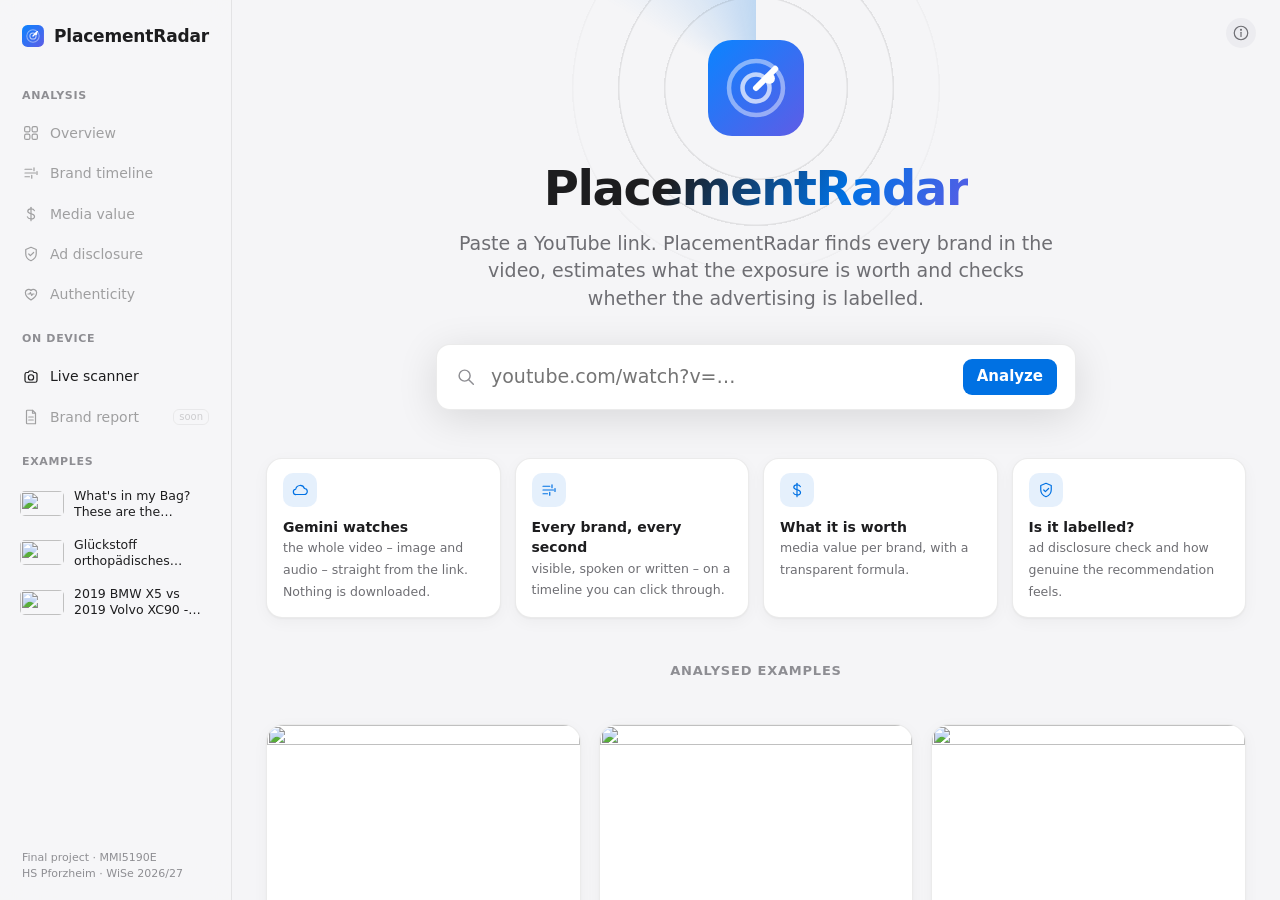
==== public/index.html @ dd7102fe "PlacementRadar: video dashboard, live scanner v1, Cloudflare Worker, docs" ====
<!doctype html>
<html lang="en">
<head>
  <meta charset="utf-8">
  <meta name="viewport" content="width=device-width, initial-scale=1">
  <title>PlacementRadar</title>
  <meta name="description" content="Finds every brand in a YouTube video, estimates its media value, checks the advertising disclosure and rates how genuine the recommendation feels.">
  <link rel="icon" href="img/favicon.svg" type="image/svg+xml">
  <link rel="stylesheet" href="css/app.css">
</head>
<body>
  <!--
    PlacementRadar – final project, MMI5190E "The New Frontiers of AI" (Prof. Pin Luarn), HS Pforzheim, WiSe 2026/27.
    Structure:  sidebar (navigation, recent analyses)  |  main (toolbar + current view)
    All views are rendered by js/app.js. See README.md for architecture and data flow.
  -->
  <div class="app">
    <aside class="sidebar" id="sidebar"></aside>
    <main id="main"></main>
  </div>
  <script type="module" src="js/app.js"></script>
</body>
</html>
---- public/css/app.css ----
/* PlacementRadar — design system (see UI_KONZEPT.md)
   Native-Mac feel: system font (SF Pro on Apple devices), calm greys, white cards, one blue accent,
   traffic-light colours only for the disclosure verdict. Light by default, dark follows the system. */

:root {
  --bg: #f5f5f7; --bg-elev: #ffffff; --bg-sunken: #ececf0; --sidebar: rgba(246, 246, 248, .78);
  --text: #1d1d1f; --text-2: #6e6e73; --text-3: #8e8e93; --line: rgba(0, 0, 0, .08); --line-2: rgba(0, 0, 0, .14);
  --accent: #0071e3; --accent-soft: rgba(0, 113, 227, .1);
  --green: #34c759; --orange: #ff9f0a; --red: #ff3b30; --grey: #8e8e93;
  --shadow: 0 1px 2px rgba(0, 0, 0, .04), 0 4px 16px rgba(0, 0, 0, .04);
  --shadow-lift: 0 8px 40px rgba(0, 0, 0, .12);
  --r-card: 18px; --r-ctl: 10px;
  --spring: cubic-bezier(.2, .8, .2, 1);
  --font: -apple-system, BlinkMacSystemFont, "SF Pro Text", "Helvetica Neue", system-ui, sans-serif;
  color-scheme: light dark;
}
@media (prefers-color-scheme: dark) {
  :root:not([data-theme="light"]) {
    --bg: #000000; --bg-elev: #1c1c1e; --bg-sunken: #2c2c2e; --sidebar: rgba(28, 28, 30, .72);
    --text: #f5f5f7; --text-2: #a1a1a6; --text-3: #8e8e93; --line: rgba(255, 255, 255, .08); --line-2: rgba(255, 255, 255, .16);
    --accent: #0a84ff; --accent-soft: rgba(10, 132, 255, .16);
    --shadow: 0 1px 2px rgba(0, 0, 0, .3); --shadow-lift: 0 8px 40px rgba(0, 0, 0, .5);
  }
}
:root[data-theme="dark"] {
  --bg: #000000; --bg-elev: #1c1c1e; --bg-sunken: #2c2c2e; --sidebar: rgba(28, 28, 30, .72);
  --text: #f5f5f7; --text-2: #a1a1a6; --text-3: #8e8e93; --line: rgba(255, 255, 255, .08); --line-2: rgba(255, 255, 255, .16);
  --accent: #0a84ff; --accent-soft: rgba(10, 132, 255, .16);
}

* { box-sizing: border-box; }
html, body { margin: 0; height: 100%; }
body { background: var(--bg); color: var(--text); font: 15px/1.45 var(--font); -webkit-font-smoothing: antialiased; }
button, input { font: inherit; color: inherit; }
a { color: var(--accent); text-decoration: none; }
.num { font-variant-numeric: tabular-nums; }
.icon { width: 18px; height: 18px; stroke: currentColor; fill: none; stroke-width: 1.6; stroke-linecap: round; stroke-linejoin: round; flex: none; }
@media (prefers-reduced-motion: reduce) { * { animation: none !important; transition: none !important; } }

/* ---------- shell: sidebar + main ---------- */
.app { display: grid; grid-template-columns: 232px 1fr; height: 100vh; }
.sidebar { background: var(--sidebar); backdrop-filter: blur(24px) saturate(180%); -webkit-backdrop-filter: blur(24px) saturate(180%);
  border-right: 1px solid var(--line); padding: 18px 12px; display: flex; flex-direction: column; gap: 6px; overflow-y: auto; }
.brandmark { display: flex; align-items: center; gap: 10px; padding: 4px 10px 18px; font-weight: 700; font-size: 17px; letter-spacing: -.01em; cursor: pointer; }
.brandmark svg { width: 28px; height: 28px; }
.nav-label { font-size: 11px; font-weight: 600; color: var(--text-3); text-transform: uppercase; letter-spacing: .06em; padding: 14px 10px 6px; }
.nav-item { display: flex; align-items: center; gap: 10px; padding: 7px 10px; border-radius: 8px; color: var(--text); cursor: pointer; border: 0; background: none; width: 100%; text-align: left; font-size: 14px; }
.nav-item:hover { background: var(--line); }
.nav-item.active { background: var(--accent-soft); color: var(--accent); font-weight: 600; }
.nav-item[disabled] { opacity: .4; cursor: default; }
.nav-item .soon { margin-left: auto; font-size: 10px; border: 1px solid var(--line-2); border-radius: 6px; padding: 0 5px; color: var(--text-3); }
.recent { display: flex; gap: 10px; align-items: center; padding: 6px 8px; border-radius: 8px; cursor: pointer; }
.recent:hover { background: var(--line); }
.recent img { width: 44px; height: 25px; object-fit: cover; border-radius: 5px; }
.recent span { font-size: 12.5px; line-height: 1.25; display: -webkit-box; -webkit-line-clamp: 2; -webkit-box-orient: vertical; overflow: hidden; }
.sidebar .foot { margin-top: auto; font-size: 11px; color: var(--text-3); padding: 12px 10px 0; }

main { overflow-y: auto; position: relative; }
.toolbar { position: sticky; top: 0; z-index: 20; display: flex; align-items: center; gap: 14px; padding: 12px 28px; min-height: 56px;
  background: color-mix(in srgb, var(--bg) 72%, transparent); backdrop-filter: blur(20px) saturate(180%); -webkit-backdrop-filter: blur(20px) saturate(180%);
  border-bottom: 1px solid var(--line); }
.toolbar h1 { font-size: 15px; font-weight: 600; margin: 0; white-space: nowrap; overflow: hidden; text-overflow: ellipsis; flex: 1; }
.toolbar .sub { font-size: 12px; color: var(--text-2); font-weight: 400; }
.badge { display: inline-flex; align-items: center; gap: 6px; font-size: 12px; padding: 3px 9px; border-radius: 999px; background: var(--bg-sunken); color: var(--text-2); white-space: nowrap; }
.badge .dot { width: 7px; height: 7px; border-radius: 50%; background: var(--accent); }
.content { padding: 24px 28px 48px; max-width: 1320px; }

/* ---------- start screen ---------- */
.start { min-height: calc(100vh - 56px); display: flex; flex-direction: column; align-items: center; justify-content: center; padding: 40px 28px 60px; text-align: center; }
.start h2 { font-size: 48px; letter-spacing: -.03em; margin: 18px 0 6px; font-weight: 700; }
.start p.lead { font-size: 19px; color: var(--text-2); margin: 0 0 32px; max-width: 620px; }
.spotlight { width: min(640px, 100%); display: flex; align-items: center; gap: 12px; background: var(--bg-elev); border-radius: 14px; padding: 14px 18px;
  box-shadow: var(--shadow-lift); border: 1px solid var(--line); }
.spotlight input { flex: 1; border: 0; outline: 0; background: none; font-size: 19px; }
.spotlight .icon { width: 22px; height: 22px; color: var(--text-3); }
.spotlight button { border: 0; background: var(--accent); color: #fff; border-radius: 9px; padding: 7px 14px; font-weight: 600; cursor: pointer; }
.hint { font-size: 13px; color: var(--text-3); margin-top: 12px; min-height: 18px; }
.demos { display: grid; grid-template-columns: repeat(3, minmax(0, 1fr)); gap: 18px; width: min(980px, 100%); margin-top: 44px; text-align: left; }
.demo { background: var(--bg-elev); border-radius: var(--r-card); overflow: hidden; box-shadow: var(--shadow); cursor: pointer; transition: transform .3s var(--spring), box-shadow .3s var(--spring); border: 1px solid var(--line); }
.demo:hover { transform: translateY(-3px); box-shadow: var(--shadow-lift); }
.demo img { width: 100%; aspect-ratio: 16/9; object-fit: cover; display: block; }
.demo .body { padding: 12px 14px 14px; }
.demo .t { font-weight: 600; font-size: 14px; line-height: 1.3; display: -webkit-box; -webkit-line-clamp: 2; -webkit-box-orient: vertical; overflow: hidden; }
.demo .m { font-size: 12px; color: var(--text-2); margin-top: 6px; display: flex; gap: 8px; align-items: center; }
.section-title { font-size: 13px; color: var(--text-3); font-weight: 600; text-transform: uppercase; letter-spacing: .06em; margin: 44px 0 0; }

/* ---------- cards + KPI tiles ---------- */
.card { background: var(--bg-elev); border-radius: var(--r-card); box-shadow: var(--shadow); border: 1px solid var(--line); padding: 18px 20px; }
.card h3 { margin: 0 0 12px; font-size: 13px; font-weight: 600; color: var(--text-2); display: flex; align-items: center; gap: 8px; }
.card h3 .right { margin-left: auto; font-weight: 400; color: var(--text-3); }
.grid-top { display: grid; grid-template-columns: minmax(0, 1.55fr) minmax(0, 1fr); gap: 20px; align-items: stretch; }
.kpis { display: grid; grid-template-columns: 1fr 1fr; gap: 14px; }
.kpi { background: var(--bg-elev); border-radius: var(--r-card); box-shadow: var(--shadow); border: 1px solid var(--line); padding: 16px 18px; display: flex; flex-direction: column; justify-content: space-between; min-height: 116px; }
.kpi .label { font-size: 12.5px; color: var(--text-2); display: flex; align-items: center; gap: 6px; }
.kpi .value { font-size: 34px; font-weight: 700; letter-spacing: -.02em; line-height: 1.1; margin-top: 8px; }
.kpi .foot { font-size: 12px; color: var(--text-3); margin-top: 4px; }
.kpi.wide { grid-column: span 2; }
.pill { display: inline-flex; align-items: center; gap: 8px; font-weight: 600; font-size: 15px; padding: 6px 12px; border-radius: 999px; background: var(--bg-sunken); }
.pill .dot { width: 10px; height: 10px; border-radius: 50%; }
.lvl-green .dot { background: var(--green); } .lvl-orange .dot { background: var(--orange); } .lvl-red .dot { background: var(--red); } .lvl-none .dot { background: var(--grey); }

/* ---------- player + Pause & Find ---------- */
.player { position: relative; border-radius: var(--r-card); overflow: hidden; background: #000; aspect-ratio: 16/9; box-shadow: var(--shadow); }
.player .yt-host { position: absolute; inset: 0; }
.player .yt, .player iframe { position: absolute; inset: 0; width: 100%; height: 100%; border: 0; }
.player .poster { position: absolute; inset: 0; width: 100%; height: 100%; object-fit: cover; }
.player .veil { position: absolute; inset: 0; background: rgba(0, 0, 0, .18); opacity: 0; transition: opacity .3s var(--spring); pointer-events: none; }
.player.paused .veil { opacity: 1; }
.find { position: absolute; top: 12px; left: 12px; max-height: calc(100% - 70px); width: 250px; background: rgba(255, 255, 255, .78); color: #1d1d1f;
  backdrop-filter: blur(24px) saturate(180%); -webkit-backdrop-filter: blur(24px) saturate(180%); border-radius: 14px; padding: 12px;
  transform: translateX(-280px); transition: transform .35s var(--spring); overflow-y: auto; box-shadow: var(--shadow-lift); z-index: 3; }
.player.paused .find { transform: none; }
.find h4 { margin: 2px 4px 10px; font-size: 12px; text-transform: uppercase; letter-spacing: .06em; color: #6e6e73; display: flex; align-items: center; gap: 6px; }
.find .item { display: flex; gap: 10px; align-items: center; padding: 8px; border-radius: 10px; background: rgba(255, 255, 255, .7); margin-bottom: 6px; }
.find .item:hover, .find .item.hot { background: #fff; }
.find .item .t { font-weight: 600; font-size: 13.5px; line-height: 1.2; }
.find .item .p { font-size: 11.5px; color: #6e6e73; overflow: hidden; text-overflow: ellipsis; white-space: nowrap; max-width: 130px; }
.find .item a { margin-left: auto; font-size: 11px; font-weight: 600; padding: 3px 8px; border-radius: 999px; background: rgba(0, 113, 227, .1); color: #0071e3; white-space: nowrap; }
.find .empty { font-size: 13px; color: #6e6e73; padding: 6px 4px; }
.glow { position: absolute; width: 26px; height: 26px; margin: -13px 0 0 -13px; border-radius: 50%; background: radial-gradient(circle, rgba(255,255,255,.95) 0 28%, rgba(10,132,255,.55) 45%, rgba(10,132,255,0) 72%);
  opacity: 0; transition: opacity .3s, transform .3s var(--spring); pointer-events: none; z-index: 2; animation: pulse 2.2s ease-in-out infinite; }
.player.paused .glow { opacity: 1; }
.glow.hot { transform: scale(1.6); }
@keyframes pulse { 50% { box-shadow: 0 0 0 10px rgba(10,132,255,.12); } }
.mono { width: 30px; height: 30px; border-radius: 50%; display: grid; place-items: center; color: #fff; font-weight: 700; font-size: 13px; flex: none; }

/* ---------- timeline ---------- */
.tl { position: relative; }
.tl-row { display: grid; grid-template-columns: 150px 1fr; align-items: center; gap: 12px; height: 30px; }
.tl-row .name { font-size: 13px; font-weight: 500; white-space: nowrap; overflow: hidden; text-overflow: ellipsis; display: flex; align-items: center; gap: 8px; }
.tl-row .name i { width: 8px; height: 8px; border-radius: 50%; flex: none; }
.lane { position: relative; height: 16px; background: var(--bg-sunken); border-radius: 8px; }
.seg { position: absolute; top: 2px; height: 12px; border-radius: 6px; cursor: pointer; min-width: 5px; transition: transform .2s var(--spring), filter .2s; }
.seg:hover { transform: scaleY(1.35); filter: brightness(1.08); }
.seg.audio { background: transparent !important; border: 2px solid currentColor; }
.seg.text { background-image: radial-gradient(currentColor 1.2px, transparent 1.4px) !important; background-color: transparent !important; background-size: 5px 5px; }
.tl-flags { position: relative; height: 22px; margin-left: 162px; }
.flag { position: absolute; top: 2px; transform: translateX(-50%); font-size: 11px; font-weight: 600; color: var(--orange); cursor: pointer; display: flex; align-items: center; gap: 3px; white-space: nowrap; }
.playhead { position: absolute; top: 0; bottom: 0; width: 2px; background: var(--accent); border-radius: 1px; pointer-events: none; box-shadow: 0 0 0 3px var(--accent-soft); transition: left .25s linear; }
.axis { display: flex; justify-content: space-between; margin-left: 162px; font-size: 11px; color: var(--text-3); margin-top: 6px; }
.legend { display: flex; gap: 14px; font-size: 12px; color: var(--text-2); align-items: center; }
.legend span { display: inline-flex; align-items: center; gap: 6px; }
.legend b { display: inline-block; width: 18px; height: 8px; border-radius: 4px; background: var(--text-2); }
.legend b.audio { background: none; border: 1.5px solid var(--text-2); }
.legend b.text { background: radial-gradient(var(--text-2) 1px, transparent 1.3px); background-size: 4px 4px; }
.tip { position: fixed; z-index: 50; max-width: 300px; background: var(--bg-elev); border: 1px solid var(--line-2); border-radius: 12px; padding: 10px 12px; font-size: 12.5px; box-shadow: var(--shadow-lift); pointer-events: none; }
.tip b { display: block; margin-bottom: 2px; }

/* ---------- lists (grouped, inset – like iOS settings) ---------- */
.list { background: var(--bg-elev); border-radius: var(--r-card); border: 1px solid var(--line); box-shadow: var(--shadow); overflow: hidden; }
.row { display: grid; grid-template-columns: 30px minmax(0, 1.2fr) minmax(0, 1fr) 90px 20px; gap: 14px; align-items: center; padding: 12px 18px; border-top: 1px solid var(--line); cursor: pointer; }
.row:first-child { border-top: 0; }
.row:hover { background: var(--bg-sunken); }
.row .t { font-weight: 600; font-size: 14px; } .row .p { font-size: 12px; color: var(--text-2); white-space: nowrap; overflow: hidden; text-overflow: ellipsis; }
.bar { height: 6px; border-radius: 3px; background: var(--bg-sunken); overflow: hidden; }
.bar i { display: block; height: 100%; border-radius: 3px; background: var(--accent); transform-origin: left; animation: grow .9s var(--spring) both; }
@keyframes grow { from { transform: scaleX(0); } }
.row .eur { text-align: right; font-weight: 600; }
.chev { color: var(--text-3); }

/* ---------- controls ---------- */
.seg-ctl { display: inline-flex; background: var(--bg-sunken); border-radius: 9px; padding: 2px; gap: 2px; }
.seg-ctl button { border: 0; background: none; padding: 5px 12px; border-radius: 7px; font-size: 13px; cursor: pointer; color: var(--text-2); }
.seg-ctl button.on { background: var(--bg-elev); color: var(--text); box-shadow: 0 1px 3px rgba(0,0,0,.12); font-weight: 600; }
.slider { display: grid; grid-template-columns: 140px 1fr 70px; gap: 12px; align-items: center; font-size: 13px; }
input[type=range] { -webkit-appearance: none; appearance: none; height: 4px; background: var(--bg-sunken); border-radius: 2px; outline: 0; }
input[type=range]::-webkit-slider-thumb { -webkit-appearance: none; width: 22px; height: 22px; border-radius: 50%; background: #fff; box-shadow: 0 1px 4px rgba(0,0,0,.3); cursor: pointer; }
input[type=range]::-moz-range-thumb { width: 22px; height: 22px; border-radius: 50%; background: #fff; border: 0; box-shadow: 0 1px 4px rgba(0,0,0,.3); }
.btn { border: 0; border-radius: 999px; padding: 7px 14px; background: var(--bg-sunken); cursor: pointer; font-weight: 600; font-size: 13px; display: inline-flex; gap: 6px; align-items: center; }
.btn.primary { background: var(--accent); color: #fff; }

/* ---------- sheet (detail modal) ---------- */
.scrim { position: fixed; inset: 0; background: rgba(0,0,0,.28); z-index: 60; display: grid; place-items: center; animation: fade .25s both; }
.sheet { width: min(560px, 92vw); max-height: 86vh; overflow: auto; background: var(--bg-elev); border-radius: 20px; box-shadow: var(--shadow-lift); padding: 22px 24px; animation: rise .35s var(--spring) both; }
.sheet h2 { margin: 0 0 4px; font-size: 22px; letter-spacing: -.01em; }
@keyframes fade { from { opacity: 0; } } @keyframes rise { from { transform: translateY(24px) scale(.98); opacity: 0; } }
.factor { display: grid; grid-template-columns: 150px 1fr 64px; gap: 12px; align-items: center; font-size: 13px; padding: 7px 0; }
.formula { font: 12.5px/1.6 ui-monospace, SFMono-Regular, Menlo, monospace; background: var(--bg-sunken); border-radius: 10px; padding: 10px 12px; color: var(--text-2); margin-top: 14px; }

/* ---------- disclosure ---------- */
.verdict { display: grid; grid-template-columns: 84px 1fr; gap: 20px; align-items: center; }
.light { width: 84px; height: 84px; border-radius: 50%; display: grid; place-items: center; }
.light i { width: 40px; height: 40px; border-radius: 50%; }
.lvl-green .light { background: rgba(52,199,89,.14); } .lvl-green .light i { background: var(--green); box-shadow: 0 0 24px rgba(52,199,89,.6); }
.lvl-orange .light { background: rgba(255,159,10,.14); } .lvl-orange .light i { background: var(--orange); box-shadow: 0 0 24px rgba(255,159,10,.6); }
.lvl-red .light { background: rgba(255,59,48,.14); } .lvl-red .light i { background: var(--red); box-shadow: 0 0 24px rgba(255,59,48,.6); }
.lvl-none .light { background: var(--bg-sunken); } .lvl-none .light i { background: var(--grey); }
.verdict h2 { margin: 0; font-size: 28px; letter-spacing: -.02em; } .verdict p { margin: 4px 0 0; color: var(--text-2); }
.check { display: grid; grid-template-columns: 22px 150px 1fr; gap: 10px; padding: 10px 0; border-top: 1px solid var(--line); align-items: center; font-size: 14px; }
.check:first-child { border-top: 0; }
.ok { color: var(--green); } .no { color: var(--text-3); }
.finding { display: flex; gap: 10px; align-items: flex-start; padding: 8px 0; font-size: 14px; }
.time { font-variant-numeric: tabular-nums; font-size: 12px; font-weight: 600; color: var(--accent); background: var(--accent-soft); border-radius: 6px; padding: 1px 6px; cursor: pointer; border: 0; }
.legal { font-size: 12px; color: var(--text-3); margin-top: 16px; }

/* ---------- authenticity ---------- */
.auth-card { display: grid; grid-template-columns: 200px 1fr; gap: 26px; align-items: start; }
.gauge text { font-family: var(--font); }
.subs .factor { grid-template-columns: 120px 1fr 40px; cursor: pointer; border-radius: 8px; padding: 7px 6px; }
.subs .factor:hover { background: var(--bg-sunken); }
.evidence { font-size: 12.5px; color: var(--text-2); padding: 0 6px 8px 138px; display: none; }
.factor.open + .evidence { display: block; }

.cols-2 { display: grid; grid-template-columns: 1fr 1fr; gap: 20px; }
.stack { display: grid; gap: 20px; }
.muted { color: var(--text-2); } .small { font-size: 12.5px; }
.empty-state { text-align: center; color: var(--text-2); padding: 60px 20px; }
.progress { width: min(560px, 100%); margin: 30px auto; }
.step { display: flex; gap: 12px; align-items: center; padding: 10px 0; font-size: 15px; color: var(--text-3); }
.step.on { color: var(--text); font-weight: 600; } .step.done { color: var(--text-2); }
.spinner { width: 18px; height: 18px; border-radius: 50%; border: 2px solid var(--line-2); border-top-color: var(--accent); animation: spin .9s linear infinite; }
@keyframes spin { to { transform: rotate(360deg); } }
.skeleton { background: linear-gradient(90deg, var(--bg-sunken) 25%, var(--bg-elev) 50%, var(--bg-sunken) 75%); background-size: 200% 100%; animation: shimmer 1.4s infinite; border-radius: 8px; }
@keyframes shimmer { to { background-position: -200% 0; } }

/* ---------- responsive ---------- */
@media (max-width: 1100px) { .grid-top { grid-template-columns: 1fr; } .demos { grid-template-columns: 1fr 1fr; } }
@media (max-width: 760px) {
  .app { grid-template-columns: 1fr; } .sidebar { display: none; } .content { padding: 16px; } .toolbar { padding: 10px 16px; }
  .demos, .cols-2, .auth-card { grid-template-columns: 1fr; } .start h2 { font-size: 34px; } .tl-row { grid-template-columns: 90px 1fr; }
  .tl-flags, .axis { margin-left: 102px; } .row { grid-template-columns: 30px 1fr 70px 16px; } .row .barcell { display: none; }
}

/* ---------- start screen: radar hero + "how it works" ---------- */
.hero-mark { position: relative; width: 96px; height: 96px; }
.hero-mark > div { position: relative; z-index: 1; width: 96px; height: 96px; }
.hero-mark::before { content: ""; position: absolute; inset: -150px; border-radius: 50%; z-index: 0; pointer-events: none;
  background: conic-gradient(from 0deg, transparent 0 300deg, color-mix(in srgb, var(--accent) 22%, transparent) 360deg);
  -webkit-mask: radial-gradient(circle, #000 0 60%, transparent 70%); mask: radial-gradient(circle, #000 0 60%, transparent 70%);
  animation: sweep 6s linear infinite; }
.hero-mark::after { content: ""; position: absolute; inset: -150px; border-radius: 50%; z-index: 0; pointer-events: none;
  background: repeating-radial-gradient(circle, transparent 0 44px, var(--line) 45px 46px); -webkit-mask: radial-gradient(circle, #000 0 55%, transparent 70%); mask: radial-gradient(circle, #000 0 55%, transparent 70%); }
@keyframes sweep { to { transform: rotate(360deg); } }
.start h2 { background: linear-gradient(120deg, var(--text) 30%, var(--accent) 70%, #5e5ce6); -webkit-background-clip: text; background-clip: text; color: transparent; position: relative; z-index: 1; }
.start p.lead, .spotlight { position: relative; z-index: 1; }
.how { display: grid; grid-template-columns: repeat(4, minmax(0, 1fr)); gap: 14px; width: min(980px, 100%); margin-top: 18px; text-align: left; }
.how .step-card { background: var(--bg-elev); border: 1px solid var(--line); border-radius: 16px; padding: 14px 16px; box-shadow: var(--shadow); }
.how .step-card .ic { width: 34px; height: 34px; border-radius: 10px; display: grid; place-items: center; background: var(--accent-soft); color: var(--accent); margin-bottom: 10px; }
.how .step-card b { display: block; font-size: 14px; } .how .step-card span { font-size: 12.5px; color: var(--text-2); }
.demo .yt-link { margin-left: auto; color: var(--text-3); display: inline-flex; } .demo .yt-link:hover { color: var(--accent); }
.icon-btn { border: 0; background: var(--bg-sunken); width: 30px; height: 30px; border-radius: 50%; display: inline-grid; place-items: center; cursor: pointer; color: var(--text-2); flex: none; }
.icon-btn:hover { color: var(--accent); }
.toolbar a.badge:hover { color: var(--accent); }

/* ---------- info sheet ---------- */
.info h2 { font-size: 24px; } .info p { color: var(--text-2); }
.engines { display: grid; gap: 10px; margin: 14px 0; }
.engines > div { display: grid; grid-template-columns: 38px 1fr; gap: 12px; align-items: start; padding: 12px; border-radius: 12px; background: var(--bg-sunken); }
.engines .ic { width: 38px; height: 38px; border-radius: 10px; display: grid; place-items: center; color: #fff; }
.engines b { display: block; } .engines span { font-size: 13px; color: var(--text-2); }

/* ---------- live scanner ---------- */
.live { display: grid; grid-template-columns: minmax(0, 1fr) 340px; gap: 20px; align-items: start; max-width: none; }
.stage { position: relative; background: #0b0b0d; border-radius: 22px; overflow: hidden; aspect-ratio: 16/9; box-shadow: var(--shadow-lift); }
.stage video, .stage > canvas#cam { position: absolute; inset: 0; width: 100%; height: 100%; object-fit: contain; }
.stage #ov { position: absolute; inset: 0; width: 100%; height: 100%; object-fit: contain; cursor: pointer; }
.stage-empty { position: absolute; inset: 0; display: grid; place-content: center; justify-items: center; text-align: center; color: #f5f5f7; padding: 24px; gap: 6px; }
.stage-empty[hidden] { display: none; }
.stage-empty h2 { margin: 6px 0 0; font-size: 26px; letter-spacing: -.02em; } .stage-empty p { color: #a1a1a6; max-width: 460px; margin: 0; }
.cam-ico { width: 64px; height: 64px; border-radius: 50%; display: grid; place-items: center; background: rgba(255,255,255,.08); }
.cam-ico .icon { width: 30px; height: 30px; }
.row-btns { display: flex; gap: 10px; flex-wrap: wrap; justify-content: center; margin-top: 12px; }
.live-side .row-btns { justify-content: flex-start; }
.cascade { display: grid; gap: 8px; }
.cascade > div { display: grid; grid-template-columns: 24px 1fr; column-gap: 10px; font-size: 13.5px; }
.cascade > div span:last-child { grid-column: 2; font-size: 12px; color: var(--text-2); }
.eng { width: 22px; height: 22px; border-radius: 50%; display: grid; place-items: center; font-size: 11px; font-weight: 700; color: #fff; grid-row: span 2; }
.e-device { background: #30d158; } .e-cloud { background: #0a84ff; }
.seen { display: grid; gap: 10px; }
.seen-card { display: grid; grid-template-columns: 44px 1fr; gap: 12px; align-items: center; padding: 12px 14px; }
.seen-card img { width: 44px; height: 44px; object-fit: contain; border-radius: 8px; background: #fff; }
.eng-badge { display: inline-flex; gap: 5px; align-items: center; font-size: 11px; font-weight: 600; padding: 2px 8px; border-radius: 999px; margin-top: 6px; color: #fff; }
.eng-badge .icon { width: 12px; height: 12px; }
.ell { white-space: nowrap; overflow: hidden; text-overflow: ellipsis; }
@media (max-width: 1100px) { .live { grid-template-columns: 1fr; } .how { grid-template-columns: 1fr 1fr; } }
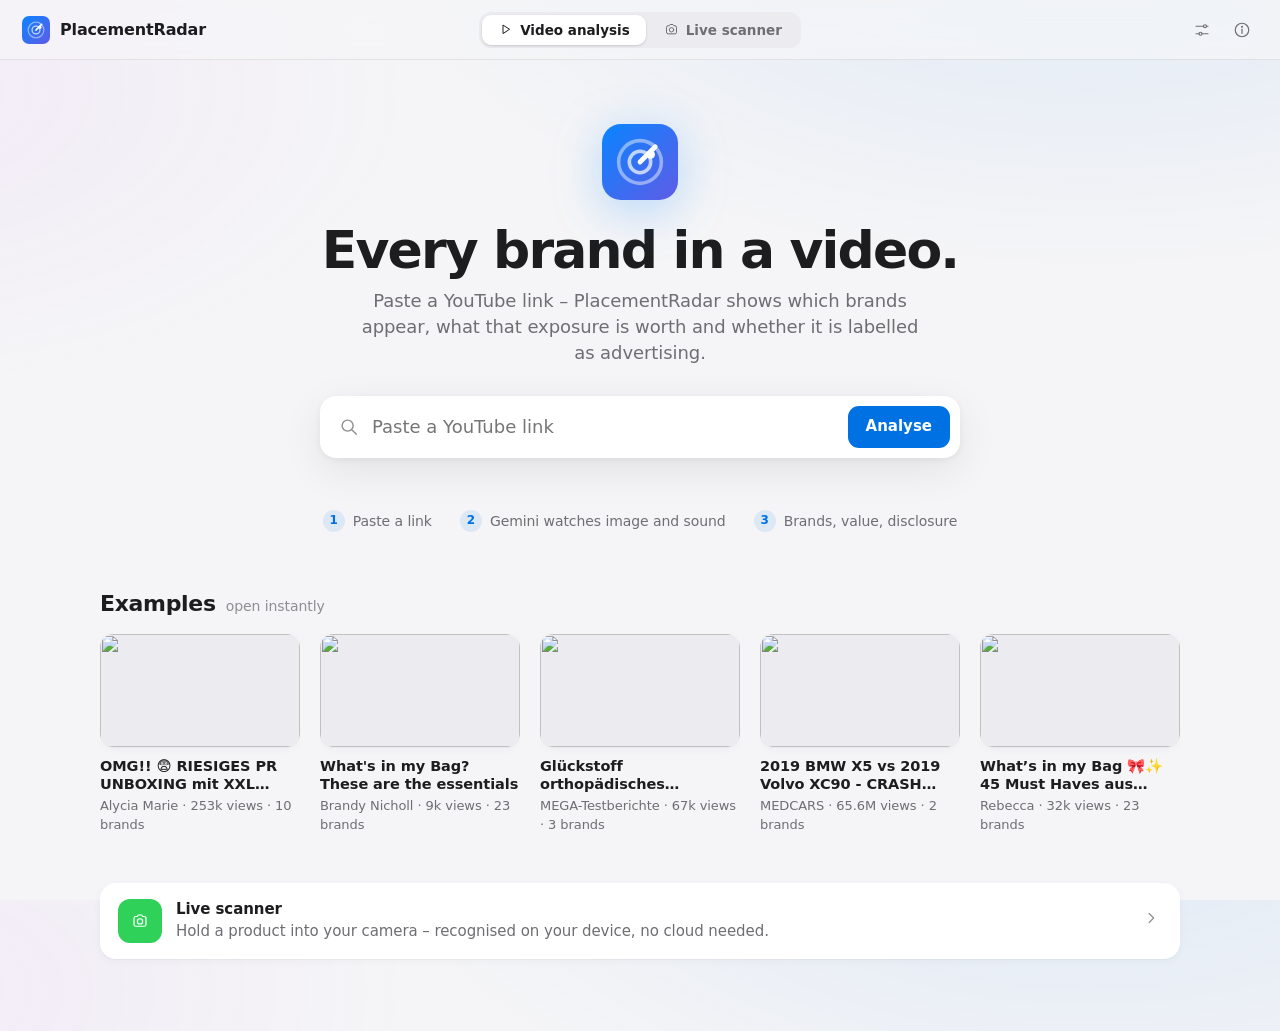
==== commit d0c5d37f: "UI rebuild: glass top bar with Video/Camera switch (no sidebar), video hero with blurred backdrop an" ====
--- a/public/index.html
+++ b/public/index.html
@@ -11,13 +11,11 @@
 <body>
   <!--
     PlacementRadar – final project, MMI5190E "The New Frontiers of AI" (Prof. Pin Luarn), HS Pforzheim, WiSe 2026/27.
-    Structure:  sidebar (navigation, recent analyses)  |  main (toolbar + current view)
+    Structure:  glass top bar (logo · Video / Camera switch · settings)  over  main (current page)
     All views are rendered by js/app.js. See README.md for architecture and data flow.
   -->
-  <div class="app">
-    <aside class="sidebar" id="sidebar"></aside>
-    <main id="main"></main>
-  </div>
+  <header class="topbar" id="topbar"></header>
+  <main id="main"></main>
   <script type="module" src="js/app.js"></script>
 </body>
 </html>
--- a/public/css/app.css
+++ b/public/css/app.css
@@ -273,3 +273,339 @@
 .eng-badge .icon { width: 12px; height: 12px; }
 .ell { white-space: nowrap; overflow: hidden; text-overflow: ellipsis; }
 @media (max-width: 1100px) { .live { grid-template-columns: 1fr; } .how { grid-template-columns: 1fr 1fr; } }
+
+/* ---------- waiting screen (new analysis) ---------- */
+.player.waiting .poster { filter: saturate(.6) brightness(.72); }
+.player.waiting::after { content: ""; position: absolute; inset: 0; pointer-events: none;
+  background: repeating-linear-gradient(0deg, rgba(255,255,255,.05) 0 1px, transparent 1px 4px); }
+.scanline { position: absolute; left: 0; right: 0; height: 34%; top: -34%; pointer-events: none;
+  background: linear-gradient(180deg, transparent, color-mix(in srgb, var(--accent) 38%, transparent) 85%, rgba(255,255,255,.75) 100%);
+  animation: scan 3.2s cubic-bezier(.45,.05,.55,.95) infinite; }
+.player.stopped .scanline { display: none; }
+@keyframes scan { to { top: 100%; } }
+.wait-cap { position: absolute; left: 0; right: 0; bottom: 0; padding: 40px 18px 14px; color: #fff; background: linear-gradient(transparent, rgba(0,0,0,.72)); z-index: 2; }
+.wait-cap .t { font-weight: 600; font-size: 16px; line-height: 1.3; display: -webkit-box; -webkit-line-clamp: 2; -webkit-box-orient: vertical; overflow: hidden; }
+.wait-cap .m { font-size: 12.5px; color: rgba(255,255,255,.75); margin-top: 3px; }
+.wait-status { margin-top: 12px; padding: 10px 12px; border-radius: 10px; background: var(--accent-soft); color: var(--text); font-size: 13.5px; }
+.wait-log { margin-top: 10px; max-height: 120px; overflow-y: auto; display: grid; gap: 4px; }
+.wait-log > div { display: grid; grid-template-columns: 42px 1fr; gap: 8px; font-size: 12px; color: var(--text-2); }
+.wait-log .num { color: var(--text-3); }
+.live-dot { animation: blink 1.4s ease-in-out infinite; }
+@keyframes blink { 50% { opacity: .25; } }
+.approx { color: var(--text-3); font-weight: 400; }
+.recent.active { background: var(--accent-soft); }
+.recent-grid { grid-template-columns: repeat(4, minmax(0, 1fr)); margin-top: 18px; }
+.recent-grid .t { font-size: 13px; }
+@media (max-width: 1100px) { .recent-grid { grid-template-columns: 1fr 1fr; } }
+
+/* ---------- brand report (screen: A4 sheet + side panel; print: the sheet only) ---------- */
+.report-wrap { display: grid; grid-template-columns: minmax(0, 820px) 320px; gap: 24px; align-items: start; }
+.report { background: var(--bg-elev); border: 1px solid var(--line); border-radius: 6px; box-shadow: var(--shadow-lift); padding: 36px 42px 30px; }
+.report h4 { font-size: 11px; text-transform: uppercase; letter-spacing: .07em; color: var(--text-3); margin: 22px 0 8px; }
+.rp-head { display: flex; justify-content: space-between; align-items: center; padding-bottom: 14px; border-bottom: 1px solid var(--line); }
+.rp-logo { display: flex; gap: 10px; align-items: center; font-weight: 600; font-size: 13px; color: var(--text-2); }
+.rp-logo svg { width: 24px; height: 24px; }
+.rp-brand { display: grid; grid-template-columns: auto 1fr auto; gap: 14px; align-items: center; margin-top: 20px; }
+.rp-brand .mono { width: 48px; height: 48px; font-size: 20px; }
+.rp-brand h2 { margin: 0; font-size: 30px; letter-spacing: -.02em; }
+.rp-rank { text-align: right; font-size: 13px; } .rp-rank b { font-size: 22px; }
+.rp-video { display: grid; grid-template-columns: 120px 1fr; gap: 14px; align-items: center; margin-top: 16px; padding: 12px; border-radius: 12px; background: var(--bg-sunken); font-size: 14px; }
+.rp-video img { width: 120px; aspect-ratio: 16/9; object-fit: cover; border-radius: 8px; }
+.rp-kpis { display: grid; grid-template-columns: repeat(4, 1fr); gap: 10px; margin-top: 16px; }
+.rp-kpis > div { border: 1px solid var(--line); border-radius: 12px; padding: 12px 14px; display: grid; gap: 2px; }
+.rp-kpis span { font-size: 12px; color: var(--text-2); }
+.rp-kpis b { font-size: 26px; letter-spacing: -.02em; } .rp-kpis small { font-size: 13px; color: var(--text-3); font-weight: 500; }
+.rp-kpis i { font-style: normal; font-size: 11.5px; color: var(--text-3); }
+.rp-lane .lane { height: 18px; }
+.rp-table { width: 100%; border-collapse: collapse; font-size: 13px; }
+.rp-table td { padding: 7px 8px 7px 0; border-top: 1px solid var(--line); vertical-align: top; }
+.rp-table td:first-child { width: 58px; } .rp-table td:nth-child(2) { width: 190px; color: var(--text-2); }
+.rp-two { display: grid; grid-template-columns: 1fr 1fr; gap: 24px; }
+.rp-auth { display: grid; grid-template-columns: 56px 1fr; gap: 12px; align-items: start; }
+.rp-auth > b { font-size: 34px; line-height: 1; letter-spacing: -.02em; }
+.report-side { display: grid; gap: 16px; position: sticky; top: 80px; }
+.select { width: 100%; padding: 8px 10px; border-radius: var(--r-ctl); border: 1px solid var(--line-2); background: var(--bg-elev); }
+.mail { width: 100%; resize: vertical; border: 1px solid var(--line-2); border-radius: var(--r-ctl); padding: 10px 12px; background: var(--bg-sunken); color: var(--text); font: 12.5px/1.5 var(--font); }
+@media (max-width: 1240px) { .report-wrap { grid-template-columns: 1fr; } .report-side { position: static; grid-template-columns: 1fr 1fr; } }
+@media (max-width: 760px) { .report { padding: 20px 16px; } .rp-kpis { grid-template-columns: 1fr 1fr; } .rp-two, .report-side { grid-template-columns: 1fr; }
+  .rp-brand { grid-template-columns: auto 1fr; } .rp-rank { grid-column: span 2; text-align: left; } .rp-table td:nth-child(2) { width: auto; } }
+
+@media print {
+  @page { size: A4; margin: 12mm; }
+  :root { --bg: #fff; --bg-elev: #fff; --bg-sunken: #f2f2f5; --text: #1d1d1f; --text-2: #55555a; --text-3: #7a7a80; --line: rgba(0,0,0,.12); }
+  html, body { height: auto; background: #fff; color: #1d1d1f; font-size: 12px; }
+  .app { display: block; height: auto; } .sidebar, .toolbar, .report-side, .icon-btn, .tip { display: none !important; }
+  main { overflow: visible; } .content { padding: 0; max-width: none; }
+  .report-wrap { display: block; } .report { border: 0; box-shadow: none; padding: 0; border-radius: 0; }
+  .report * { -webkit-print-color-adjust: exact; print-color-adjust: exact; }
+  .bar i { animation: none; } .rp-table tr { break-inside: avoid; }
+}
+@media print { /* A4 is narrower than the phone breakpoint → restore the desktop grid and tighten it to one page */
+  .report h4 { margin: 14px 0 6px; }
+  .rp-brand { grid-template-columns: auto 1fr auto; margin-top: 14px; } .rp-rank { grid-column: auto; text-align: right; }
+  .rp-kpis { grid-template-columns: repeat(4, 1fr); } .rp-kpis b { font-size: 22px; }
+  .rp-two { grid-template-columns: 1fr 1fr; } .rp-table td:nth-child(2) { width: 170px; }
+  .rp-brand h2 { font-size: 26px; } .rp-video { margin-top: 12px; }
+}
+@media print { .rp-table tr:nth-child(n+7) { display: none; } .rp-table td { padding: 5px 8px 5px 0; } .report .legal { margin-top: 8px; } .rp-kpis > div { padding: 10px 12px; } }
+@media (max-width: 760px) { .toolbar .badge { display: none; } }
+
+/* =================================================================================================
+   Redesign 21 Nov – "simpler, more like an Apple app" (rules: UI_KONZEPT.md, "Überarbeitung 21.11.")
+   hierarchy by de-emphasis · no borders on cards · one big number per page · details on demand
+   ================================================================================================= */
+:root { --r-card: 16px; --shadow: 0 1px 1px rgba(0,0,0,.03), 0 2px 10px rgba(0,0,0,.035); }
+body { font-size: 15px; letter-spacing: -0.005em; }
+.card, .kpi, .list, .demo, .how .step-card { border: 0; }
+.card h3 { color: var(--text); font-size: 15px; font-weight: 600; }
+.card h3 .icon { display: none; }
+
+/* sidebar: macOS source list */
+.app { grid-template-columns: 248px 1fr; }
+.sidebar { padding: 14px 10px; gap: 1px; border-right: 1px solid var(--line); }
+.brandmark { padding: 6px 10px 16px; font-size: 16px; }
+.brandmark svg { width: 26px; height: 26px; }
+.nav-label { text-transform: none; letter-spacing: 0; font-size: 12px; font-weight: 600; color: var(--text-3); padding: 18px 10px 4px; }
+.nav-item { padding: 6px 10px; font-size: 13.5px; border-radius: 7px; gap: 9px; }
+.nav-item .icon { width: 17px; height: 17px; color: var(--accent); }
+.nav-item.active { background: var(--line-2); color: var(--text); font-weight: 600; }
+:root:not([data-theme="dark"]) .nav-item.active { background: rgba(0,0,0,.075); }
+.nav-item.lib img { width: 28px; height: 21px; object-fit: cover; border-radius: 4px; flex: none; }
+.nav-item.lib span { overflow: hidden; text-overflow: ellipsis; white-space: nowrap; font-size: 13px; }
+.side-foot { margin-top: auto; padding-top: 14px; display: grid; gap: 1px; }
+.side-foot .icon { color: var(--text-2); }
+
+/* toolbar: small window title + actions; big title lives in the page */
+.toolbar { padding: 10px 28px; min-height: 52px; gap: 10px; }
+.toolbar h1 { font-size: 13px; font-weight: 600; color: var(--text-2); }
+.toolbar.plain { background: transparent; border-bottom: 0; backdrop-filter: none; -webkit-backdrop-filter: none; position: absolute; right: 0; left: auto; top: 0; }
+.toolbar .spacer { flex: 1; }
+.tb-actions { display: inline-flex; gap: 8px; align-items: center; margin-left: auto; }
+.icon-btn { background: transparent; width: 32px; height: 32px; }
+.icon-btn:hover { background: var(--bg-sunken); color: var(--text); }
+.usage-pill { display: inline-flex; gap: 6px; align-items: center; border: 0; cursor: pointer; font: 600 12px var(--font); color: var(--text-2); background: var(--bg-sunken); border-radius: 999px; padding: 6px 11px; }
+.usage-pill .icon { width: 14px; height: 14px; color: #30d158; }
+.usage-pill:hover { color: var(--text); }
+
+/* page head: iOS "large title" */
+.content { padding: 8px 32px 56px; }
+.page-head { display: flex; align-items: flex-end; gap: 20px; margin: 10px 0 22px; }
+.large-title { font-size: 30px; line-height: 1.15; letter-spacing: -.022em; font-weight: 700; margin: 0; display: -webkit-box; -webkit-line-clamp: 2; -webkit-box-orient: vertical; overflow: hidden; }
+.page-head .meta { color: var(--text-2); font-size: 14px; margin-top: 6px; }
+.page-head .tech { color: var(--text-3); }
+.page-head .btn { margin-left: auto; flex: none; }
+.btn { background: var(--bg-sunken); color: var(--text); font-weight: 600; }
+.btn:hover { filter: brightness(.97); }
+.btn.primary:hover { filter: brightness(1.08); }
+
+/* start */
+.start { justify-content: flex-start; padding: 72px 32px 64px; gap: 0; }
+.start .hero { display: flex; flex-direction: column; align-items: center; width: 100%; }
+.app-icon { width: 76px; height: 76px; filter: drop-shadow(0 10px 24px rgba(10,132,255,.28)); }
+.app-icon svg { width: 100%; height: 100%; }
+.start h1 { font-size: 46px; letter-spacing: -.035em; line-height: 1.08; margin: 22px 0 10px; font-weight: 700; }
+.start p.lead { font-size: 18px; max-width: 580px; margin: 0 0 30px; }
+.spotlight { border: 0; border-radius: 16px; padding: 10px 10px 10px 18px; box-shadow: 0 2px 6px rgba(0,0,0,.05), 0 12px 40px rgba(0,0,0,.08); }
+.spotlight input { font-size: 18px; padding: 6px 0; }
+.spotlight button { border-radius: 11px; padding: 10px 18px; font-size: 15px; }
+.steps { list-style: none; display: flex; gap: 28px; padding: 0; margin: 22px 0 0; color: var(--text-2); font-size: 14px; flex-wrap: wrap; justify-content: center; }
+.steps li { display: inline-flex; align-items: center; gap: 8px; }
+.steps b { width: 22px; height: 22px; border-radius: 50%; display: inline-grid; place-items: center; background: var(--accent-soft); color: var(--accent); font-size: 12px; }
+.shelf { width: min(1080px, 100%); margin-top: 56px; text-align: left; }
+.shelf-head { display: flex; align-items: baseline; gap: 10px; margin-bottom: 14px; }
+.shelf-head h2 { font-size: 22px; letter-spacing: -.015em; margin: 0; }
+.shelf-head span { color: var(--text-3); font-size: 14px; }
+.shelf-row { display: grid; grid-template-columns: repeat(auto-fill, minmax(230px, 1fr)); gap: 22px; }
+.shelf-row.small { grid-template-columns: repeat(auto-fill, minmax(190px, 1fr)); }
+.demo { background: none; box-shadow: none; border-radius: 0; cursor: pointer; transition: none; }
+.demo:hover { transform: none; box-shadow: none; }
+.demo .thumb { border-radius: 14px; overflow: hidden; box-shadow: var(--shadow); aspect-ratio: 16/9; background: var(--bg-sunken); }
+.demo .thumb img { width: 100%; height: 100%; object-fit: cover; transition: transform .5s var(--spring); }
+.demo:hover .thumb img { transform: scale(1.04); }
+.demo .t { font-weight: 600; font-size: 14.5px; line-height: 1.3; margin-top: 10px; display: -webkit-box; -webkit-line-clamp: 2; -webkit-box-orient: vertical; overflow: hidden; }
+.demo .m { font-size: 13px; color: var(--text-2); margin-top: 3px; }
+.tool-card { width: min(1080px, 100%); margin-top: 48px; display: grid; grid-template-columns: 44px 1fr 20px; gap: 14px; align-items: center; text-align: left;
+  background: var(--bg-elev); border-radius: var(--r-card); padding: 16px 18px; color: var(--text); box-shadow: var(--shadow); }
+.tool-card:hover { background: color-mix(in srgb, var(--bg-elev) 92%, var(--accent)); }
+.tc-ic { width: 44px; height: 44px; border-radius: 12px; display: grid; place-items: center; background: #30d158; color: #fff; }
+.tool-card .chev { color: var(--text-3); }
+
+/* overview: player + one big number + grouped list */
+.ov-grid { display: grid; grid-template-columns: minmax(0, 1.6fr) minmax(300px, 1fr); gap: 24px; align-items: start; }
+.summary { display: grid; gap: 14px; }
+.hero-metric { display: grid; gap: 2px; padding: 4px 4px 6px; }
+.hero-metric .label { font-size: 13px; color: var(--text-2); font-weight: 500; }
+.hero-metric .big { font-size: 52px; font-weight: 700; letter-spacing: -.035em; line-height: 1.05; }
+.hero-metric .sub { font-size: 13px; color: var(--text-3); }
+.glist { background: var(--bg-elev); border-radius: var(--r-card); box-shadow: var(--shadow); overflow: hidden; }
+.grow { width: 100%; display: grid; grid-template-columns: 1fr auto 16px; grid-template-rows: auto auto; column-gap: 10px; align-items: center; text-align: left;
+  border: 0; background: none; padding: 12px 14px 12px 16px; cursor: pointer; border-top: 1px solid var(--line); }
+.grow:first-child { border-top: 0; }
+.grow:hover { background: var(--bg-sunken); }
+.grow > span:first-child { font-size: 14px; color: var(--text); }
+.grow > b { font-size: 15px; font-weight: 600; justify-self: end; display: inline-flex; align-items: center; gap: 7px; }
+.grow .muted-b { color: var(--text-2); font-weight: 500; }
+.grow .g-sub { grid-column: 1; font-size: 12px; color: var(--text-3); }
+.grow .g-sub:empty { display: none; }
+.grow > .icon { grid-row: 1 / span 2; grid-column: 3; width: 15px; height: 15px; color: var(--text-3); }
+.status .dot { width: 9px; height: 9px; border-radius: 50%; display: inline-block; }
+.status.lvl-green .dot { background: var(--green); } .status.lvl-orange .dot { background: var(--orange); } .status.lvl-red .dot { background: var(--red); } .status.lvl-none .dot { background: var(--grey); }
+.sect { margin-top: 30px; }
+.sect-head { display: flex; align-items: center; gap: 14px; margin: 0 2px 10px; }
+.sect-head h3 { font-size: 17px; margin: 0; letter-spacing: -.01em; }
+.sect-head .legend { margin-left: auto; }
+.link { border: 0; background: none; color: var(--accent); font: 500 13.5px var(--font); cursor: pointer; padding: 0; }
+.legend { color: var(--text-3); }
+.player { border-radius: var(--r-card); }
+
+/* settings + usage sheets */
+.sheet h2 { font-size: 22px; margin: 0 0 14px; }
+.set-group { background: var(--bg-sunken); border-radius: 12px; margin-top: 12px; overflow: hidden; }
+.set-row { display: flex; align-items: center; justify-content: space-between; gap: 16px; padding: 12px 14px; border-top: 1px solid var(--line); cursor: default; }
+.set-row:first-child { border-top: 0; }
+.set-row > span:first-child { font-size: 14.5px; font-weight: 500; }
+.set-row small { display: block; font-size: 12px; color: var(--text-2); font-weight: 400; margin-top: 2px; max-width: 380px; }
+.set-row.col { flex-direction: column; align-items: stretch; }
+.field { border: 0; border-radius: 9px; padding: 8px 10px; background: var(--bg-elev); font-size: 14px; outline: 0; }
+.field:focus { box-shadow: 0 0 0 3px var(--accent-soft); }
+.switch { -webkit-appearance: none; appearance: none; width: 44px; height: 26px; border-radius: 13px; background: var(--line-2); position: relative; cursor: pointer; flex: none; transition: background .25s; }
+.switch::after { content: ""; position: absolute; top: 2px; left: 2px; width: 22px; height: 22px; border-radius: 50%; background: #fff; box-shadow: 0 1px 3px rgba(0,0,0,.25); transition: transform .25s var(--spring); }
+.switch:checked { background: #30d158; } .switch:checked::after { transform: translateX(18px); }
+.u-row { display: grid; grid-template-columns: minmax(0, 1fr) 120px 84px; gap: 12px; align-items: center; padding: 9px 0; border-top: 1px solid var(--line); font-size: 13.5px; }
+.u-row:first-child { border-top: 0; }
+.u-row small { display: block; color: var(--text-3); font-size: 11.5px; font-weight: 400; }
+.u-row .num { text-align: right; font-weight: 600; }
+.sheet .sect-head { margin-top: 18px; }
+.sheet .card { padding: 6px 14px; box-shadow: none; background: var(--bg-sunken); }
+
+@media (max-width: 1100px) { .ov-grid { grid-template-columns: 1fr; } }
+@media (max-width: 760px) { .content { padding: 8px 16px 40px; } .start { padding: 56px 16px; } .start h1 { font-size: 34px; } .large-title { font-size: 24px; }
+  .page-head { flex-direction: column; align-items: flex-start; } .page-head .btn { margin-left: 0; } .hero-metric .big { font-size: 42px; } .u-row { grid-template-columns: 1fr 70px; } .u-row .bar { display: none; } }
+.start .shelf-head h2 { background: none; -webkit-background-clip: initial; background-clip: initial; color: var(--text); }
+.shelf-row { grid-template-columns: repeat(auto-fill, minmax(190px, 1fr)); gap: 20px; }
+
+/* =================================================================================================
+   Neubau 21 Nov (2) – no sidebar: glass top bar with mode switch, video hero with blurred backdrop,
+   products first, (i) explanations on every number. Layers: backdrop → glass → cards → popovers.
+   ================================================================================================= */
+html { scroll-behavior: smooth; }
+body { min-height: 100vh; background:
+  radial-gradient(1200px 600px at 85% -10%, color-mix(in srgb, var(--accent) 9%, transparent), transparent 60%),
+  radial-gradient(900px 500px at -10% 10%, color-mix(in srgb, #bf5af2 7%, transparent), transparent 60%), var(--bg); }
+main { overflow: visible; min-height: calc(100vh - 60px); }
+
+/* ---------- top bar ---------- */
+.topbar { position: sticky; top: 0; z-index: 40; height: 60px; display: grid; grid-template-columns: 1fr auto 1fr; align-items: center; padding: 0 22px;
+  background: color-mix(in srgb, var(--bg) 70%, transparent); backdrop-filter: blur(22px) saturate(180%); -webkit-backdrop-filter: blur(22px) saturate(180%);
+  border-bottom: 1px solid var(--line); }
+.tb-brand { display: inline-flex; align-items: center; gap: 10px; border: 0; background: none; cursor: pointer; font: 700 16px var(--font); color: var(--text); letter-spacing: -.01em; justify-self: start; padding: 0; }
+.tb-brand svg { width: 28px; height: 28px; }
+.mode-switch { display: inline-flex; gap: 2px; padding: 3px; border-radius: 12px; background: var(--bg-sunken); }
+.mode-switch button { display: inline-flex; align-items: center; gap: 7px; border: 0; background: none; cursor: pointer; padding: 7px 16px; border-radius: 9px; font: 600 13.5px var(--font); color: var(--text-2); }
+.mode-switch button .icon { width: 15px; height: 15px; }
+.mode-switch button.on { background: var(--bg-elev); color: var(--text); box-shadow: 0 1px 3px rgba(0,0,0,.12), 0 1px 1px rgba(0,0,0,.04); }
+.topbar .tb-actions { justify-self: end; }
+
+/* sub pages that still bring their own header (live scanner, new analysis) */
+main > .toolbar { position: static; background: none; backdrop-filter: none; -webkit-backdrop-filter: none; border: 0; padding: 22px 32px 0; min-height: 0; }
+main > .toolbar h1 { font-size: 26px; color: var(--text); letter-spacing: -.02em; font-weight: 700; }
+main > .toolbar h1 .sub { font-size: 15px; font-weight: 500; }
+
+/* ---------- start ---------- */
+.start { padding: 64px 32px 72px; }
+.start h1 { font-size: 52px; }
+
+/* ---------- video hero: blurred thumbnail backdrop (Apple TV / Music style) ---------- */
+.v-hero { position: relative; overflow: hidden; padding: 30px 32px 0; isolation: isolate; }
+.v-hero-bg { position: absolute; inset: -60px; background-size: cover; background-position: center; filter: blur(60px) saturate(160%); opacity: .55; z-index: -2; transform: scale(1.1); }
+.v-hero::after { content: ""; position: absolute; inset: 0; z-index: -1; background: linear-gradient(180deg, color-mix(in srgb, var(--bg) 35%, transparent), var(--bg) 96%); }
+.v-hero-in { display: grid; grid-template-columns: 168px minmax(0, 1fr) auto; gap: 22px; align-items: end; max-width: 1320px; }
+.v-thumb { width: 168px; aspect-ratio: 16/9; object-fit: cover; border-radius: 12px; box-shadow: 0 10px 30px rgba(0,0,0,.25); }
+.eyebrow { font-size: 12px; font-weight: 600; color: var(--text-2); text-transform: uppercase; letter-spacing: .07em; }
+.v-text h1 { font-size: 30px; letter-spacing: -.025em; line-height: 1.15; margin: 4px 0 6px; display: -webkit-box; -webkit-line-clamp: 2; -webkit-box-orient: vertical; overflow: hidden; }
+.v-text .meta { color: var(--text-2); font-size: 14px; } .v-text .tech { color: var(--text-3); }
+.btn.glass { background: color-mix(in srgb, var(--bg-elev) 60%, transparent); backdrop-filter: blur(14px); -webkit-backdrop-filter: blur(14px); box-shadow: 0 1px 2px rgba(0,0,0,.08); }
+.tabs { display: flex; gap: 4px; margin-top: 22px; overflow-x: auto; scrollbar-width: none; max-width: 1320px; }
+.tabs button { border: 0; background: none; cursor: pointer; padding: 10px 14px; font: 600 14px var(--font); color: var(--text-2); border-bottom: 2px solid transparent; white-space: nowrap; }
+.tabs button:hover { color: var(--text); }
+.tabs button.on { color: var(--text); border-bottom-color: var(--accent); }
+.v-hero + .content { padding-top: 26px; }
+
+/* ---------- watch row: player + "Right now" (nothing covers the video) ---------- */
+.watch { display: grid; grid-template-columns: minmax(0, 1fr) 320px; gap: 22px; align-items: stretch; }
+.player { box-shadow: 0 12px 40px rgba(0,0,0,.18); }
+.player .find { display: none !important; }
+.player .veil { display: none; }
+.now { display: flex; flex-direction: column; padding: 16px; min-height: 0; }
+.now-head { display: flex; align-items: center; gap: 8px; font-size: 15px; margin-bottom: 10px; }
+.now-time { margin-left: auto; color: var(--text-2); font-weight: 600; font-size: 13px; }
+.pulse { width: 8px; height: 8px; border-radius: 50%; background: #30d158; box-shadow: 0 0 0 0 rgba(48,209,88,.5); animation: ping 2s infinite; }
+@keyframes ping { 70% { box-shadow: 0 0 0 8px rgba(48,209,88,0); } 100% { box-shadow: 0 0 0 0 rgba(48,209,88,0); } }
+.now-list { display: grid; gap: 8px; overflow-y: auto; align-content: start; flex: 1; }
+.now-item { display: grid; grid-template-columns: 36px minmax(0, 1fr) auto; gap: 10px; align-items: center; padding: 8px; border-radius: 12px; background: var(--bg-sunken); animation: rise .35s var(--spring) both; }
+.ni-text b { display: block; font-size: 14px; } .ni-text span { display: block; font-size: 12px; color: var(--text-2); white-space: nowrap; overflow: hidden; text-overflow: ellipsis; }
+.now-item a { font-size: 11.5px; font-weight: 600; padding: 4px 9px; border-radius: 999px; background: var(--accent-soft); white-space: nowrap; }
+.now-empty { color: var(--text-2); font-size: 14px; padding: 10px 2px; line-height: 1.5; } .now-empty span { color: var(--text-3); font-size: 13px; }
+
+/* ---------- logo tiles ---------- */
+.logo { width: 48px; height: 48px; border-radius: 12px; display: grid; place-items: center; flex: none; font-weight: 700; font-size: 19px; color: #fff;
+  background: linear-gradient(140deg, var(--c), color-mix(in srgb, var(--c) 60%, #000)); box-shadow: inset 0 0 0 1px rgba(255,255,255,.08); overflow: hidden; }
+.logo.sm { width: 36px; height: 36px; border-radius: 10px; font-size: 15px; }
+.logo.has-logo { background: #fff; box-shadow: inset 0 0 0 1px rgba(0,0,0,.06); padding: 6px; }
+.logo img { width: 100%; height: 100%; object-fit: contain; }
+
+/* ---------- stats row with (i) ---------- */
+.stats { display: grid; grid-template-columns: repeat(5, minmax(0, 1fr)); gap: 14px; margin-top: 22px; }
+.stat { text-align: left; border: 0; cursor: pointer; background: var(--bg-elev); border-radius: var(--r-card); box-shadow: var(--shadow); padding: 14px 16px; display: grid; gap: 4px; align-content: start; color: var(--text); transition: transform .25s var(--spring), box-shadow .25s; }
+.stat:hover { transform: translateY(-2px); box-shadow: 0 6px 24px rgba(0,0,0,.08); }
+.s-label { display: flex; align-items: center; gap: 6px; font-size: 12.5px; color: var(--text-2); font-weight: 500; }
+.stat > b { font-size: 26px; font-weight: 700; letter-spacing: -.02em; line-height: 1.15; }
+.stat > b.status { font-size: 16px; display: flex; align-items: center; gap: 8px; min-height: 30px; }
+.s-sub { font-size: 12px; color: var(--text-3); line-height: 1.35; display: -webkit-box; -webkit-line-clamp: 2; -webkit-box-orient: vertical; overflow: hidden; }
+
+.info { position: relative; display: inline-grid; place-items: center; width: 15px; height: 15px; border-radius: 50%; font: 700 10px/1 Georgia, serif; font-style: italic;
+  color: var(--text-3); box-shadow: inset 0 0 0 1.2px currentColor; cursor: help; flex: none; text-transform: none; letter-spacing: 0; }
+.info:hover, .info:focus { color: var(--accent); outline: 0; }
+.info::after { content: attr(data-info); position: absolute; left: 50%; bottom: calc(100% + 10px); transform: translate(-50%, 4px); width: 260px; padding: 10px 12px; border-radius: 12px;
+  background: color-mix(in srgb, var(--bg-elev) 88%, transparent); backdrop-filter: blur(18px) saturate(180%); -webkit-backdrop-filter: blur(18px) saturate(180%);
+  color: var(--text); font: 400 12.5px/1.45 var(--font); font-style: normal; text-align: left; box-shadow: 0 10px 40px rgba(0,0,0,.18), inset 0 0 0 1px var(--line);
+  opacity: 0; pointer-events: none; transition: opacity .18s, transform .18s var(--spring); z-index: 60; white-space: normal; }
+.info:hover::after, .info:focus::after { opacity: 1; transform: translate(-50%, 0); }
+.now .info::after { left: auto; right: -8px; transform: translateY(4px); }
+.now .info:hover::after, .now .info:focus::after { transform: none; }
+
+/* ---------- product grid ---------- */
+.sect-head h3 .count { font-size: 13px; font-weight: 600; color: var(--text-2); background: var(--bg-sunken); border-radius: 999px; padding: 2px 8px; margin-left: 4px; vertical-align: 2px; }
+.sect-head .seg-ctl { margin-left: auto; }
+.pgrid { display: grid; grid-template-columns: repeat(auto-fill, minmax(250px, 1fr)); gap: 16px; }
+.pcard { background: var(--bg-elev); border-radius: 18px; box-shadow: var(--shadow); padding: 16px; display: grid; gap: 12px; cursor: pointer; outline: 0;
+  transition: transform .28s var(--spring), box-shadow .28s; position: relative; }
+.pcard:hover, .pcard:focus-visible { transform: translateY(-3px); box-shadow: 0 10px 34px rgba(0,0,0,.1); }
+.pcard.live { box-shadow: 0 0 0 2px #30d158, 0 10px 34px rgba(48,209,88,.18); }
+.pc-top { display: flex; align-items: center; gap: 12px; min-width: 0; }
+.pc-name { min-width: 0; flex: 1; } .pc-name b { display: block; font-size: 15.5px; letter-spacing: -.01em; white-space: nowrap; overflow: hidden; text-overflow: ellipsis; }
+.pc-name span { display: block; font-size: 12.5px; color: var(--text-2); white-space: nowrap; overflow: hidden; text-overflow: ellipsis; }
+.tag { font-size: 11px; font-weight: 700; padding: 3px 8px; border-radius: 999px; background: rgba(255,159,10,.16); color: #c77700; flex: none; }
+.tag.soft { background: var(--accent-soft); color: var(--accent); }
+.pc-lane { position: relative; height: 8px; border-radius: 4px; background: var(--bg-sunken); overflow: hidden; }
+.pc-lane i { position: absolute; top: 0; bottom: 0; border-radius: 4px; min-width: 3px; }
+.pc-lane i.audio { background: transparent !important; box-shadow: inset 0 0 0 1.5px currentColor; }
+.pc-lane i.text { opacity: .55; }
+.pc-facts { display: flex; gap: 14px; font-size: 12.5px; color: var(--text-2); flex-wrap: wrap; } .pc-facts b { color: var(--text); }
+.pc-jumps { display: flex; gap: 6px; flex-wrap: wrap; align-items: center; }
+.pc-jumps .more { font-size: 12px; color: var(--text-3); }
+.time:hover { background: var(--accent); color: #fff; }
+
+/* timeline: axis labels never get selected when clicking around */
+.tl, .axis, .tl-flags { user-select: none; -webkit-user-select: none; }
+
+@media (max-width: 1180px) { .stats { grid-template-columns: repeat(3, minmax(0, 1fr)); } }
+@media (max-width: 980px) { .watch { grid-template-columns: 1fr; } .now { max-height: 260px; } .v-hero-in { grid-template-columns: 1fr; } .v-thumb { display: none; } }
+@media (max-width: 700px) { .topbar { grid-template-columns: auto 1fr; } .mode-switch { justify-self: end; } .mode-switch span, .tb-brand span, .topbar .tb-actions { display: none; }
+  .stats { grid-template-columns: 1fr 1fr; } .v-hero { padding: 20px 16px 0; } .v-text h1 { font-size: 22px; } }
+@media print { .topbar, .v-hero .tabs, .v-hero .btn { display: none !important; } }
+.content, .v-hero-in, .tabs { margin-inline: auto; max-width: 1320px; }
+.v-hero { padding-inline: max(32px, calc((100% - 1320px) / 2)); }
+.v-hero-in, .tabs { max-width: none; }
+.content { padding-inline: 32px; box-sizing: content-box; }
+.now-item { animation: none; }
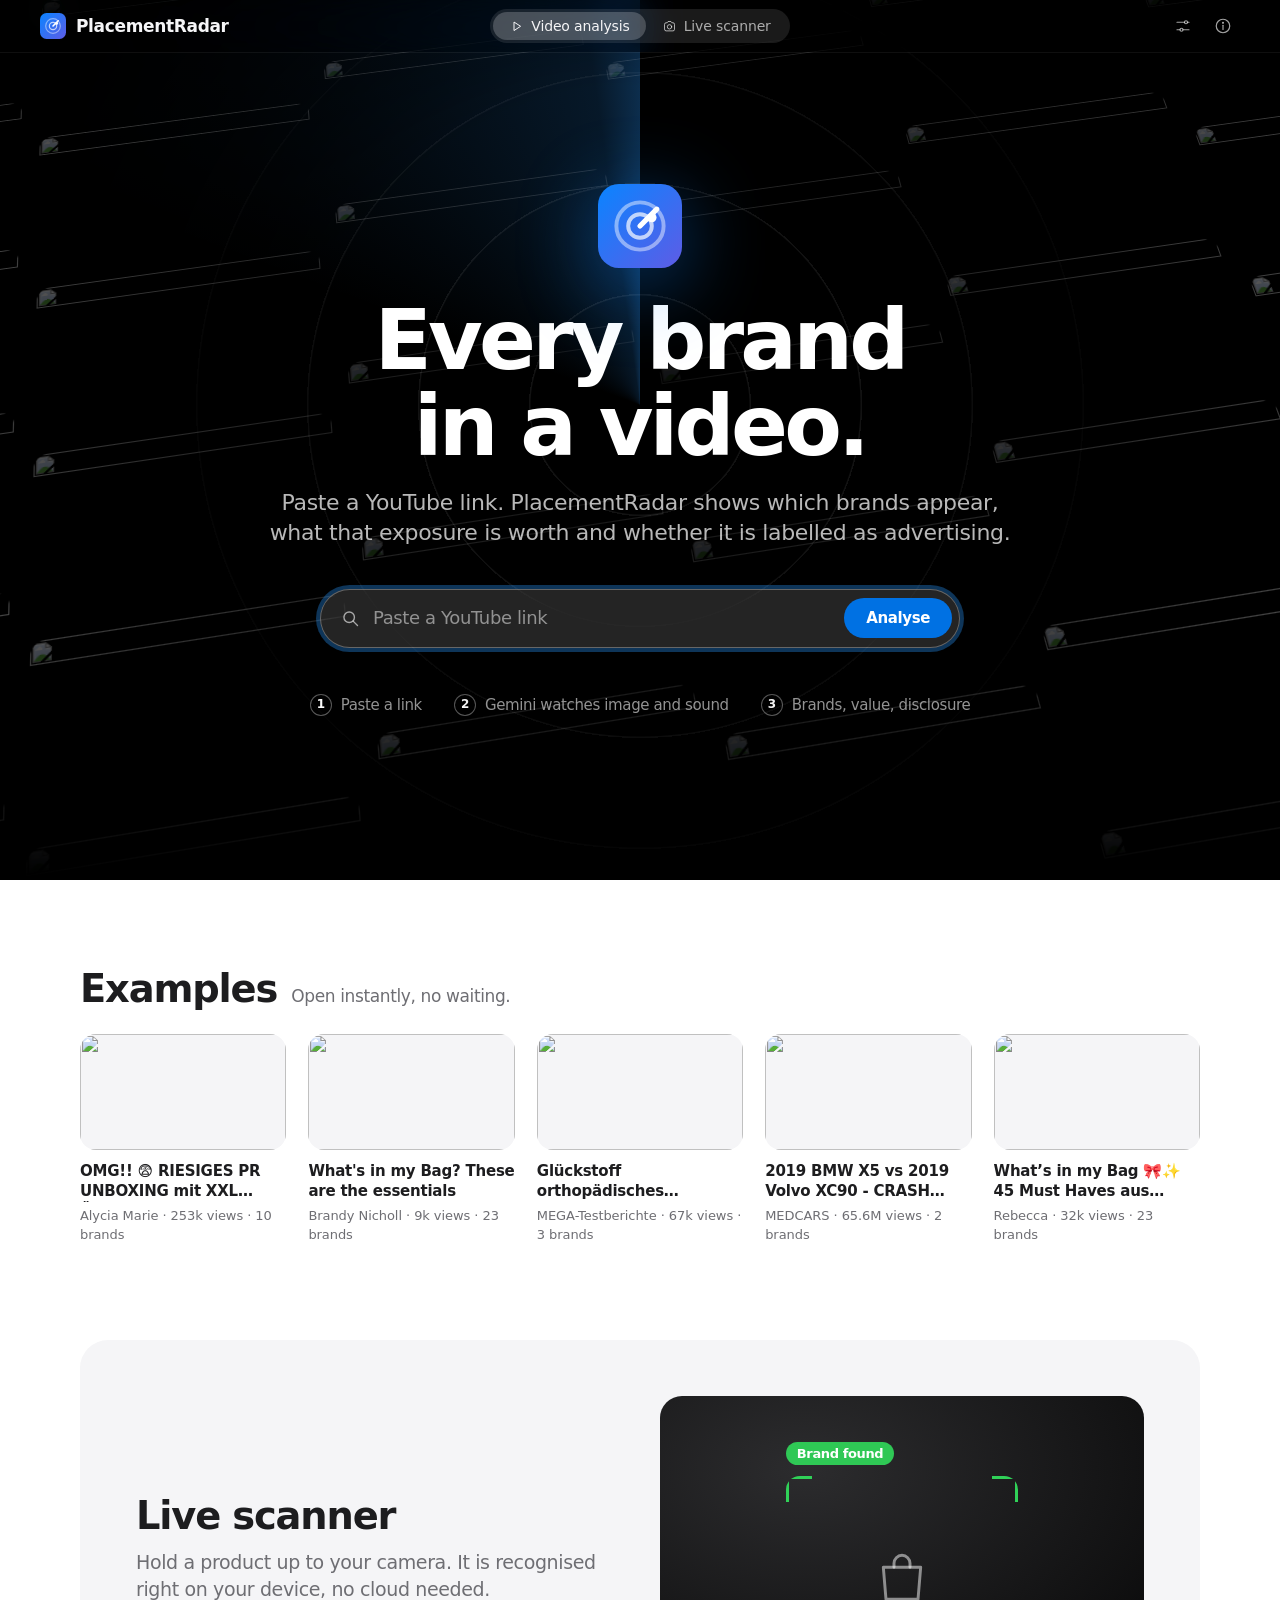
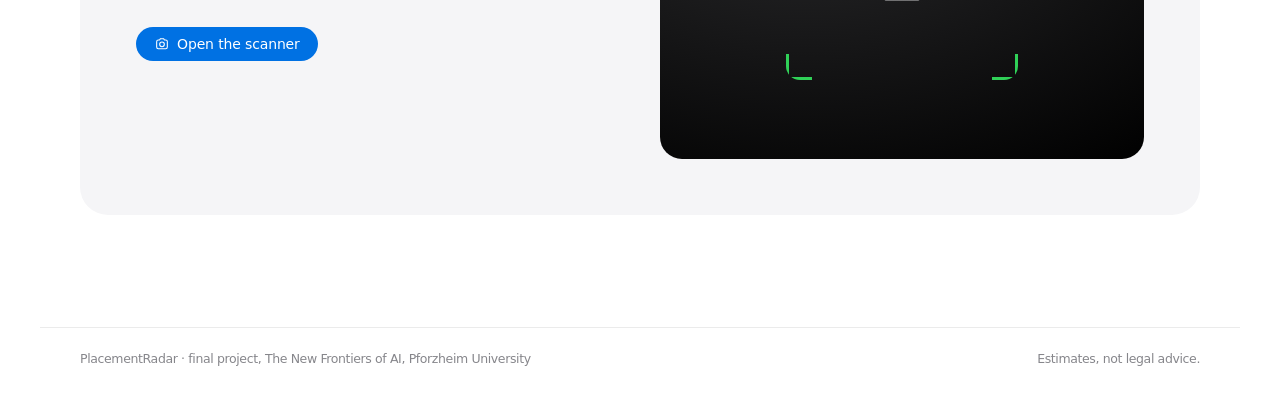
==== commit f1c1963a: "Design rebuild: black stage with imagery on every page (drifting wall of video thumbnails + radar sw" ====
--- a/public/index.html
+++ b/public/index.html
@@ -16,6 +16,7 @@
   -->
   <header class="topbar" id="topbar"></header>
   <main id="main"></main>
+  <footer class="site-foot"><span>PlacementRadar · final project, The New Frontiers of AI, Pforzheim University</span><span>Estimates, not legal advice.</span></footer>
   <script type="module" src="js/app.js"></script>
 </body>
 </html>
--- a/public/css/app.css
+++ b/public/css/app.css
@@ -1,611 +1,608 @@
-/* PlacementRadar — design system (see UI_KONZEPT.md)
-   Native-Mac feel: system font (SF Pro on Apple devices), calm greys, white cards, one blue accent,
-   traffic-light colours only for the disclosure verdict. Light by default, dark follows the system. */
-
+/* PlacementRadar — design system (rewritten 21 Nov 2026, see UI_KONZEPT.md "Design-Neubau")
+   Idea: "stage + calm". Every page opens on a black stage with real imagery (wall of video thumbnails,
+   the blurred video poster, the camera), followed by a calm content area of flat grey tiles.
+   Layers: 0 stage (image) → 1 glass (menu bar, tabs, search) → 2 tiles (flat) → 3 sheets/popovers (glass + shadow). */
+
+/* ------------------------------------------------------------------------------------------------
+   Tokens
+   ------------------------------------------------------------------------------------------------ */
 :root {
-  --bg: #f5f5f7; --bg-elev: #ffffff; --bg-sunken: #ececf0; --sidebar: rgba(246, 246, 248, .78);
-  --text: #1d1d1f; --text-2: #6e6e73; --text-3: #8e8e93; --line: rgba(0, 0, 0, .08); --line-2: rgba(0, 0, 0, .14);
-  --accent: #0071e3; --accent-soft: rgba(0, 113, 227, .1);
+  --bg: #ffffff; --tile: #f5f5f7; --tile-2: #e8e8ed; --bg-elev: #ffffff; --bg-sunken: #e8e8ed;
+  --text: #1d1d1f; --text-2: #6e6e73; --text-3: #86868b; --line: rgba(0, 0, 0, .08); --line-2: rgba(0, 0, 0, .14);
+  --accent: #0071e3; --link: #0066cc; --accent-soft: rgba(0, 113, 227, .1);
   --green: #34c759; --orange: #ff9f0a; --red: #ff3b30; --grey: #8e8e93;
-  --shadow: 0 1px 2px rgba(0, 0, 0, .04), 0 4px 16px rgba(0, 0, 0, .04);
-  --shadow-lift: 0 8px 40px rgba(0, 0, 0, .12);
-  --r-card: 18px; --r-ctl: 10px;
+  --glass: rgba(255, 255, 255, .72); --sheet: rgba(255, 255, 255, .86);
+  --lift: 0 24px 80px rgba(0, 0, 0, .18), 0 2px 8px rgba(0, 0, 0, .06);
+  --r-xl: 28px; --r-lg: 22px; --r-md: 16px; --r-sm: 11px;
   --spring: cubic-bezier(.2, .8, .2, 1);
   --font: -apple-system, BlinkMacSystemFont, "SF Pro Text", "Helvetica Neue", system-ui, sans-serif;
-  color-scheme: light dark;
+  --font-d: -apple-system, BlinkMacSystemFont, "SF Pro Display", "Helvetica Neue", system-ui, sans-serif;
+  --max: 1200px; --gut: clamp(16px, 4vw, 40px); --nav: 52px;
+  color-scheme: light;
 }
 @media (prefers-color-scheme: dark) {
   :root:not([data-theme="light"]) {
-    --bg: #000000; --bg-elev: #1c1c1e; --bg-sunken: #2c2c2e; --sidebar: rgba(28, 28, 30, .72);
-    --text: #f5f5f7; --text-2: #a1a1a6; --text-3: #8e8e93; --line: rgba(255, 255, 255, .08); --line-2: rgba(255, 255, 255, .16);
-    --accent: #0a84ff; --accent-soft: rgba(10, 132, 255, .16);
-    --shadow: 0 1px 2px rgba(0, 0, 0, .3); --shadow-lift: 0 8px 40px rgba(0, 0, 0, .5);
+    --bg: #000000; --tile: #1c1c1e; --tile-2: #2c2c2e; --bg-elev: #1c1c1e; --bg-sunken: #2c2c2e;
+    --text: #f5f5f7; --text-2: #a1a1a6; --text-3: #86868b; --line: rgba(255, 255, 255, .09); --line-2: rgba(255, 255, 255, .16);
+    --accent: #0a84ff; --link: #2997ff; --accent-soft: rgba(41, 151, 255, .16);
+    --glass: rgba(22, 22, 23, .72); --sheet: rgba(36, 36, 38, .86); --lift: 0 24px 80px rgba(0, 0, 0, .6);
+    color-scheme: dark;
   }
 }
 :root[data-theme="dark"] {
-  --bg: #000000; --bg-elev: #1c1c1e; --bg-sunken: #2c2c2e; --sidebar: rgba(28, 28, 30, .72);
-  --text: #f5f5f7; --text-2: #a1a1a6; --text-3: #8e8e93; --line: rgba(255, 255, 255, .08); --line-2: rgba(255, 255, 255, .16);
-  --accent: #0a84ff; --accent-soft: rgba(10, 132, 255, .16);
+  --bg: #000000; --tile: #1c1c1e; --tile-2: #2c2c2e; --bg-elev: #1c1c1e; --bg-sunken: #2c2c2e;
+  --text: #f5f5f7; --text-2: #a1a1a6; --text-3: #86868b; --line: rgba(255, 255, 255, .09); --line-2: rgba(255, 255, 255, .16);
+  --accent: #0a84ff; --link: #2997ff; --accent-soft: rgba(41, 151, 255, .16);
+  --glass: rgba(22, 22, 23, .72); --sheet: rgba(36, 36, 38, .86); --lift: 0 24px 80px rgba(0, 0, 0, .6);
+  color-scheme: dark;
 }
 
+/* ------------------------------------------------------------------------------------------------
+   Base
+   ------------------------------------------------------------------------------------------------ */
 * { box-sizing: border-box; }
-html, body { margin: 0; height: 100%; }
-body { background: var(--bg); color: var(--text); font: 15px/1.45 var(--font); -webkit-font-smoothing: antialiased; }
-button, input { font: inherit; color: inherit; }
-a { color: var(--accent); text-decoration: none; }
+html { scroll-behavior: smooth; -webkit-text-size-adjust: 100%; }
+html, body { margin: 0; }
+body { background: var(--bg); color: var(--text); font: 17px/1.47 var(--font); letter-spacing: -.022em; -webkit-font-smoothing: antialiased; min-height: 100vh; overflow-x: hidden; }
+button, input, select, textarea { font: inherit; color: inherit; letter-spacing: inherit; }
+a { color: var(--link); text-decoration: none; }
+a:hover { text-decoration: underline; }
+:focus-visible { outline: 2px solid var(--accent); outline-offset: 2px; border-radius: 6px; }
+[hidden] { display: none !important; }
 .num { font-variant-numeric: tabular-nums; }
 .icon { width: 18px; height: 18px; stroke: currentColor; fill: none; stroke-width: 1.6; stroke-linecap: round; stroke-linejoin: round; flex: none; }
-@media (prefers-reduced-motion: reduce) { * { animation: none !important; transition: none !important; } }
-
-/* ---------- shell: sidebar + main ---------- */
-.app { display: grid; grid-template-columns: 232px 1fr; height: 100vh; }
-.sidebar { background: var(--sidebar); backdrop-filter: blur(24px) saturate(180%); -webkit-backdrop-filter: blur(24px) saturate(180%);
-  border-right: 1px solid var(--line); padding: 18px 12px; display: flex; flex-direction: column; gap: 6px; overflow-y: auto; }
-.brandmark { display: flex; align-items: center; gap: 10px; padding: 4px 10px 18px; font-weight: 700; font-size: 17px; letter-spacing: -.01em; cursor: pointer; }
-.brandmark svg { width: 28px; height: 28px; }
-.nav-label { font-size: 11px; font-weight: 600; color: var(--text-3); text-transform: uppercase; letter-spacing: .06em; padding: 14px 10px 6px; }
-.nav-item { display: flex; align-items: center; gap: 10px; padding: 7px 10px; border-radius: 8px; color: var(--text); cursor: pointer; border: 0; background: none; width: 100%; text-align: left; font-size: 14px; }
-.nav-item:hover { background: var(--line); }
-.nav-item.active { background: var(--accent-soft); color: var(--accent); font-weight: 600; }
-.nav-item[disabled] { opacity: .4; cursor: default; }
-.nav-item .soon { margin-left: auto; font-size: 10px; border: 1px solid var(--line-2); border-radius: 6px; padding: 0 5px; color: var(--text-3); }
-.recent { display: flex; gap: 10px; align-items: center; padding: 6px 8px; border-radius: 8px; cursor: pointer; }
-.recent:hover { background: var(--line); }
-.recent img { width: 44px; height: 25px; object-fit: cover; border-radius: 5px; }
-.recent span { font-size: 12.5px; line-height: 1.25; display: -webkit-box; -webkit-line-clamp: 2; -webkit-box-orient: vertical; overflow: hidden; }
-.sidebar .foot { margin-top: auto; font-size: 11px; color: var(--text-3); padding: 12px 10px 0; }
-
-main { overflow-y: auto; position: relative; }
-.toolbar { position: sticky; top: 0; z-index: 20; display: flex; align-items: center; gap: 14px; padding: 12px 28px; min-height: 56px;
-  background: color-mix(in srgb, var(--bg) 72%, transparent); backdrop-filter: blur(20px) saturate(180%); -webkit-backdrop-filter: blur(20px) saturate(180%);
-  border-bottom: 1px solid var(--line); }
-.toolbar h1 { font-size: 15px; font-weight: 600; margin: 0; white-space: nowrap; overflow: hidden; text-overflow: ellipsis; flex: 1; }
-.toolbar .sub { font-size: 12px; color: var(--text-2); font-weight: 400; }
-.badge { display: inline-flex; align-items: center; gap: 6px; font-size: 12px; padding: 3px 9px; border-radius: 999px; background: var(--bg-sunken); color: var(--text-2); white-space: nowrap; }
-.badge .dot { width: 7px; height: 7px; border-radius: 50%; background: var(--accent); }
-.content { padding: 24px 28px 48px; max-width: 1320px; }
-
-/* ---------- start screen ---------- */
-.start { min-height: calc(100vh - 56px); display: flex; flex-direction: column; align-items: center; justify-content: center; padding: 40px 28px 60px; text-align: center; }
-.start h2 { font-size: 48px; letter-spacing: -.03em; margin: 18px 0 6px; font-weight: 700; }
-.start p.lead { font-size: 19px; color: var(--text-2); margin: 0 0 32px; max-width: 620px; }
-.spotlight { width: min(640px, 100%); display: flex; align-items: center; gap: 12px; background: var(--bg-elev); border-radius: 14px; padding: 14px 18px;
-  box-shadow: var(--shadow-lift); border: 1px solid var(--line); }
-.spotlight input { flex: 1; border: 0; outline: 0; background: none; font-size: 19px; }
-.spotlight .icon { width: 22px; height: 22px; color: var(--text-3); }
-.spotlight button { border: 0; background: var(--accent); color: #fff; border-radius: 9px; padding: 7px 14px; font-weight: 600; cursor: pointer; }
-.hint { font-size: 13px; color: var(--text-3); margin-top: 12px; min-height: 18px; }
-.demos { display: grid; grid-template-columns: repeat(3, minmax(0, 1fr)); gap: 18px; width: min(980px, 100%); margin-top: 44px; text-align: left; }
-.demo { background: var(--bg-elev); border-radius: var(--r-card); overflow: hidden; box-shadow: var(--shadow); cursor: pointer; transition: transform .3s var(--spring), box-shadow .3s var(--spring); border: 1px solid var(--line); }
-.demo:hover { transform: translateY(-3px); box-shadow: var(--shadow-lift); }
-.demo img { width: 100%; aspect-ratio: 16/9; object-fit: cover; display: block; }
-.demo .body { padding: 12px 14px 14px; }
-.demo .t { font-weight: 600; font-size: 14px; line-height: 1.3; display: -webkit-box; -webkit-line-clamp: 2; -webkit-box-orient: vertical; overflow: hidden; }
-.demo .m { font-size: 12px; color: var(--text-2); margin-top: 6px; display: flex; gap: 8px; align-items: center; }
-.section-title { font-size: 13px; color: var(--text-3); font-weight: 600; text-transform: uppercase; letter-spacing: .06em; margin: 44px 0 0; }
-
-/* ---------- cards + KPI tiles ---------- */
-.card { background: var(--bg-elev); border-radius: var(--r-card); box-shadow: var(--shadow); border: 1px solid var(--line); padding: 18px 20px; }
-.card h3 { margin: 0 0 12px; font-size: 13px; font-weight: 600; color: var(--text-2); display: flex; align-items: center; gap: 8px; }
-.card h3 .right { margin-left: auto; font-weight: 400; color: var(--text-3); }
+.muted { color: var(--text-2); } .small { font-size: 13px; letter-spacing: -.01em; }
+.ell { white-space: nowrap; overflow: hidden; text-overflow: ellipsis; }
+@media (prefers-reduced-motion: reduce) { *, *::before, *::after { animation: none !important; transition: none !important; } html { scroll-behavior: auto; } }
+
+main { position: relative; margin-top: calc(-1 * var(--nav)); min-height: 100vh; }
+.content { max-width: var(--max); margin: 0 auto; padding: 40px var(--gut) 96px; }
+
+/* ------------------------------------------------------------------------------------------------
+   Menu bar (glass). Dark while it sits on a stage, page tone once scrolled past (app.js → .on-stage)
+   ------------------------------------------------------------------------------------------------ */
+.topbar { position: sticky; top: 0; z-index: 40; height: var(--nav); display: grid; grid-template-columns: 1fr auto 1fr; align-items: center;
+  padding: 0 var(--gut); background: var(--glass); backdrop-filter: blur(20px) saturate(180%); -webkit-backdrop-filter: blur(20px) saturate(180%);
+  box-shadow: 0 1px 0 var(--line); transition: background .4s ease, color .4s ease, box-shadow .4s ease; color: var(--text); }
+.topbar.on-stage { background: rgba(0, 0, 0, .28); color: #f5f5f7; box-shadow: 0 1px 0 rgba(255, 255, 255, .06);
+  --tb-seg: rgba(255, 255, 255, .1); --tb-on: rgba(255, 255, 255, .2); --tb-2: rgba(255, 255, 255, .64); }
+.tb-brand { display: inline-flex; align-items: center; gap: 10px; border: 0; background: none; cursor: pointer; font: 600 17px var(--font-d); letter-spacing: -.02em; color: inherit; justify-self: start; padding: 0; }
+.tb-brand svg { width: 26px; height: 26px; }
+.mode-switch { position: relative; display: inline-flex; padding: 3px; border-radius: 999px; background: var(--tb-seg, rgba(118, 118, 128, .12)); }
+.mode-switch button { display: inline-flex; align-items: center; gap: 7px; border: 0; background: none; cursor: pointer; padding: 6px 16px; border-radius: 999px;
+  font: 500 14px var(--font); letter-spacing: -.01em; color: var(--tb-2, var(--text-2)); transition: color .25s, background .3s var(--spring); }
+.mode-switch button .icon { width: 15px; height: 15px; }
+.mode-switch button:hover { color: inherit; }
+.mode-switch button.on { background: var(--tb-on, var(--bg-elev)); color: inherit; box-shadow: 0 1px 4px rgba(0, 0, 0, .12); }
+.topbar:not(.on-stage) .mode-switch button.on { color: var(--text); }
+.tb-actions { display: inline-flex; gap: 6px; align-items: center; justify-self: end; }
+.icon-btn { border: 0; background: transparent; width: 34px; height: 34px; border-radius: 50%; display: inline-grid; place-items: center; cursor: pointer; color: var(--tb-2, var(--text-2)); flex: none; transition: background .2s, color .2s; }
+.icon-btn:hover { background: var(--tb-seg, var(--tile)); color: inherit; }
+.usage-pill { display: inline-flex; gap: 6px; align-items: center; border: 0; cursor: pointer; font: 500 12.5px var(--font); letter-spacing: -.005em; color: var(--tb-2, var(--text-2));
+  background: var(--tb-seg, var(--tile)); border-radius: 999px; padding: 6px 12px; }
+.usage-pill .icon { width: 14px; height: 14px; color: #30d158; }
+.usage-pill:hover { color: inherit; }
+
+/* ------------------------------------------------------------------------------------------------
+   Stage (black band with imagery) — shared by start, video, waiting and live pages
+   ------------------------------------------------------------------------------------------------ */
+.stage-band, .v-hero { position: relative; isolation: isolate; overflow: hidden; background: #000; color: #f5f5f7; --text: #f5f5f7; --text-2: rgba(255, 255, 255, .66); --text-3: rgba(255, 255, 255, .48); --link: #2997ff; }
+.v-hero { padding: calc(var(--nav) + 56px) var(--gut) 0; }
+.v-hero-bg { position: absolute; inset: -80px; z-index: -2; background-size: cover; background-position: center; filter: blur(70px) saturate(190%) brightness(.95); transform: scale(1.15); }
+.v-hero::after { content: ""; position: absolute; inset: 0; z-index: -1; pointer-events: none;
+  background: radial-gradient(120% 90% at 20% 0%, rgba(0, 0, 0, 0), rgba(0, 0, 0, .4) 70%), linear-gradient(180deg, rgba(0, 0, 0, .05), rgba(0, 0, 0, .55)); }
+.v-hero-in { max-width: var(--max); margin: 0 auto; display: grid; grid-template-columns: 240px minmax(0, 1fr) auto; gap: 32px; align-items: end; }
+.v-thumb { width: 240px; aspect-ratio: 16/9; object-fit: cover; border-radius: 14px; box-shadow: 0 30px 60px rgba(0, 0, 0, .5), 0 0 0 1px rgba(255, 255, 255, .08); display: block; }
+.v-text { min-width: 0; }
+.v-text h1 { font: 700 clamp(28px, 3.4vw, 44px)/1.08 var(--font-d); letter-spacing: -.03em; margin: 0 0 12px; display: -webkit-box; -webkit-line-clamp: 2; -webkit-box-orient: vertical; overflow: hidden; text-wrap: balance; }
+.v-text .meta { color: var(--text-2); font-size: 15px; letter-spacing: -.01em; }
+.v-text .tech { color: var(--text-3); }
+.eyebrow { display: none; }
+.tabs { max-width: var(--max); margin: 40px auto 0; padding-bottom: 22px; display: flex; gap: 4px; overflow-x: auto; scrollbar-width: none; }
+.tabs::-webkit-scrollbar { display: none; }
+.tabs button { flex: none; border: 0; cursor: pointer; padding: 8px 16px; border-radius: 999px; font: 500 14px var(--font); letter-spacing: -.01em; color: rgba(255, 255, 255, .72); background: transparent; transition: background .25s, color .25s; }
+.tabs button:hover { color: #fff; background: rgba(255, 255, 255, .08); }
+.tabs button.on { color: #000; background: rgba(255, 255, 255, .92); }
+
+/* buttons */
+.btn { border: 0; border-radius: 999px; padding: 9px 18px; background: var(--tile); color: var(--text); cursor: pointer; font: 500 14px var(--font); letter-spacing: -.01em;
+  display: inline-flex; gap: 7px; align-items: center; justify-content: center; transition: background .2s, filter .2s, transform .15s; white-space: nowrap; text-decoration: none; }
+.btn:hover { background: var(--tile-2); text-decoration: none; }
+.btn:active { transform: scale(.98); }
+.btn .icon { width: 16px; height: 16px; }
+.btn.primary { background: var(--accent); color: #fff; }
+.btn.primary:hover { filter: brightness(1.1); background: var(--accent); }
+.btn.glass { background: rgba(255, 255, 255, .14); color: #fff; backdrop-filter: blur(16px); -webkit-backdrop-filter: blur(16px); box-shadow: inset 0 0 0 1px rgba(255, 255, 255, .14); }
+.btn.glass:hover { background: rgba(255, 255, 255, .24); }
+.btn[disabled] { opacity: .45; cursor: default; }
+.link { border: 0; background: none; color: var(--link); font: 500 14px var(--font); cursor: pointer; padding: 0; }
+
+/* ------------------------------------------------------------------------------------------------
+   Start: wall of video thumbnails + radar sweep
+   ------------------------------------------------------------------------------------------------ */
+.start-stage { min-height: min(880px, 100vh); display: grid; place-items: center; padding: calc(var(--nav) + 64px) var(--gut) 96px; text-align: center; }
+.wall { position: absolute; inset: -20% -15%; z-index: -3; display: grid; grid-template-columns: repeat(6, 1fr); gap: 18px;
+  transform: perspective(1400px) rotateX(24deg) rotateZ(-9deg) scale(1.08); transform-origin: 50% 40%; opacity: .5; }
+.wall-col { display: grid; gap: 18px; align-content: start; animation: drift 90s linear infinite alternate; }
+.wall-col:nth-child(even) { animation-direction: alternate-reverse; margin-top: -120px; }
+.wall-col img { width: 100%; aspect-ratio: 16/9; object-fit: cover; border-radius: 12px; display: block; filter: saturate(.9); }
+@keyframes drift { from { transform: translateY(0); } to { transform: translateY(-38%); } }
+.start-stage::before { content: ""; position: absolute; inset: 0; z-index: -2; pointer-events: none;
+  background: radial-gradient(60% 55% at 50% 46%, rgba(0, 0, 0, .86), rgba(0, 0, 0, .55) 60%, rgba(0, 0, 0, .2)), linear-gradient(180deg, rgba(0, 0, 0, .55), transparent 25%, transparent 70%, #000); }
+.sweep { position: absolute; left: 50%; top: 46%; width: 1500px; height: 1500px; margin: -750px 0 0 -750px; z-index: -1; pointer-events: none; border-radius: 50%;
+  background: conic-gradient(from 0deg, transparent 0 290deg, rgba(41, 151, 255, .16) 352deg, rgba(41, 151, 255, .3) 360deg);
+  -webkit-mask: radial-gradient(circle, #000 0 30%, transparent 62%); mask: radial-gradient(circle, #000 0 30%, transparent 62%); animation: spin 9s linear infinite; mix-blend-mode: screen; }
+.rings { position: absolute; left: 50%; top: 46%; width: 1100px; height: 1100px; margin: -550px 0 0 -550px; z-index: -1; pointer-events: none; border-radius: 50%;
+  background: repeating-radial-gradient(circle, transparent 0 109px, rgba(255, 255, 255, .07) 110px 111px);
+  -webkit-mask: radial-gradient(circle, #000 0 30%, transparent 68%); mask: radial-gradient(circle, #000 0 30%, transparent 68%); }
+.hero { display: flex; flex-direction: column; align-items: center; max-width: 860px; }
+.app-icon { width: 84px; height: 84px; filter: drop-shadow(0 16px 40px rgba(10, 132, 255, .45)); }
+.app-icon svg { width: 100%; height: 100%; display: block; }
+.hero h1 { font: 700 clamp(44px, 7vw, 84px)/1.02 var(--font-d); letter-spacing: -.045em; margin: 30px 0 18px; color: #fff; text-wrap: balance; }
+.hero .lead { font-size: clamp(18px, 1.8vw, 22px); line-height: 1.4; letter-spacing: -.015em; color: rgba(255, 255, 255, .72); margin: 0 0 40px; max-width: 34em; text-wrap: pretty; }
+.spotlight { width: min(640px, 100%); display: flex; align-items: center; gap: 12px; padding: 8px 8px 8px 20px; border-radius: 999px;
+  background: rgba(255, 255, 255, .1); backdrop-filter: blur(24px) saturate(180%); -webkit-backdrop-filter: blur(24px) saturate(180%);
+  box-shadow: inset 0 0 0 1px rgba(255, 255, 255, .16), 0 20px 60px rgba(0, 0, 0, .4); transition: box-shadow .25s, background .25s; }
+.spotlight:focus-within { background: rgba(255, 255, 255, .14); box-shadow: inset 0 0 0 1px rgba(255, 255, 255, .3), 0 0 0 4px rgba(41, 151, 255, .35), 0 20px 60px rgba(0, 0, 0, .4); }
+.spotlight .icon { width: 21px; height: 21px; color: rgba(255, 255, 255, .6); }
+.spotlight input { flex: 1; min-width: 0; border: 0; outline: 0; background: none; font-size: 18px; color: #fff; padding: 8px 0; }
+.spotlight input::placeholder { color: rgba(255, 255, 255, .5); }
+.spotlight button { border: 0; background: var(--accent); color: #fff; border-radius: 999px; padding: 11px 22px; font: 600 15px var(--font); cursor: pointer; transition: filter .2s; }
+.spotlight button:hover { filter: brightness(1.12); }
+.hint { font-size: 14px; color: #ff8a80; margin-top: 12px; min-height: 20px; }
+.steps { list-style: none; display: flex; gap: 32px; padding: 0; margin: 14px 0 0; color: rgba(255, 255, 255, .6); font-size: 15px; flex-wrap: wrap; justify-content: center; }
+.steps li { display: inline-flex; align-items: center; gap: 9px; }
+.steps b { width: 22px; height: 22px; border-radius: 50%; display: inline-grid; place-items: center; font-size: 12px; color: #fff; box-shadow: inset 0 0 0 1px rgba(255, 255, 255, .35); }
+
+.start-body { max-width: var(--max); margin: 0 auto; padding: 88px var(--gut) 112px; }
+.shelf + .shelf { margin-top: 72px; }
+.shelf-head { display: flex; align-items: baseline; gap: 14px; margin-bottom: 24px; }
+.shelf-head h2 { font: 700 clamp(28px, 3vw, 40px)/1.1 var(--font-d); letter-spacing: -.03em; margin: 0; }
+.shelf-head span { color: var(--text-2); font-size: 17px; }
+.shelf-row { display: grid; grid-template-columns: repeat(auto-fill, minmax(196px, 1fr)); gap: 28px 22px; }
+.shelf-row.small { grid-template-columns: repeat(auto-fill, minmax(180px, 1fr)); }
+.demo { cursor: pointer; min-width: 0; }
+.demo .thumb { border-radius: var(--r-md); overflow: hidden; aspect-ratio: 16/9; background: var(--tile); }
+.demo .thumb img { width: 100%; height: 100%; object-fit: cover; display: block; transition: transform .6s var(--spring); }
+.demo:hover .thumb img { transform: scale(1.05); }
+.demo .t { font-weight: 600; font-size: 15px; line-height: 1.33; letter-spacing: -.015em; margin-top: 12px; display: -webkit-box; -webkit-line-clamp: 2; -webkit-box-orient: vertical; overflow: hidden; }
+.demo .m { font-size: 13px; color: var(--text-2); margin-top: 4px; letter-spacing: -.005em; }
+.tool-card { margin-top: 96px; display: grid; grid-template-columns: minmax(0, 1fr) minmax(0, 1fr); align-items: center; gap: 40px; overflow: hidden;
+  background: var(--tile); border-radius: var(--r-xl); padding: 56px; color: var(--text); text-decoration: none; position: relative; }
+.tool-card:hover { text-decoration: none; }
+.tool-card h3 { font: 700 clamp(28px, 3vw, 40px)/1.1 var(--font-d); letter-spacing: -.03em; margin: 0 0 12px; }
+.tool-card p { color: var(--text-2); margin: 0 0 24px; font-size: 19px; line-height: 1.42; max-width: 26em; }
+.tool-card .tc-art { position: relative; aspect-ratio: 4/3; border-radius: var(--r-lg); background: radial-gradient(120% 100% at 30% 20%, #2c2c2e, #000); overflow: hidden; }
+.tc-art::before { content: ""; position: absolute; inset: 22% 26%; border-radius: 14px;
+  background: linear-gradient(#30d158, #30d158) left top / 26px 3px no-repeat, linear-gradient(#30d158, #30d158) left top / 3px 26px no-repeat,
+    linear-gradient(#30d158, #30d158) right top / 26px 3px no-repeat, linear-gradient(#30d158, #30d158) right top / 3px 26px no-repeat,
+    linear-gradient(#30d158, #30d158) left bottom / 26px 3px no-repeat, linear-gradient(#30d158, #30d158) left bottom / 3px 26px no-repeat,
+    linear-gradient(#30d158, #30d158) right bottom / 26px 3px no-repeat, linear-gradient(#30d158, #30d158) right bottom / 3px 26px no-repeat; }
+.tc-art .tc-label { position: absolute; left: 26%; top: calc(22% - 34px); background: rgba(48, 209, 88, .95); color: #fff; font: 600 13px var(--font); padding: 4px 11px; border-radius: 999px; }
+.tc-art .tc-ic { position: absolute; inset: 0; display: grid; place-items: center; color: rgba(255, 255, 255, .5); }
+.tc-art .tc-ic .icon { width: 64px; height: 64px; stroke-width: 1.1; }
+
+/* ------------------------------------------------------------------------------------------------
+   Tiles, sections, generic cards
+   ------------------------------------------------------------------------------------------------ */
+.card { background: var(--tile); border-radius: var(--r-lg); padding: 24px 26px; }
+.card h3 { margin: 0 0 14px; font: 600 19px/1.25 var(--font-d); letter-spacing: -.02em; display: flex; align-items: center; gap: 10px; color: var(--text); }
+.card h3 > .icon { display: none; }
+.card h3 .right { margin-left: auto; font: 400 13px var(--font); color: var(--text-3); }
+.sect { margin-top: 64px; }
+.sect-head { display: flex; align-items: center; gap: 14px; margin: 0 0 20px; flex-wrap: wrap; }
+.sect-head h3 { font: 700 28px/1.15 var(--font-d); letter-spacing: -.028em; margin: 0; }
+.sect-head h3 .count { font: 500 17px var(--font); color: var(--text-3); margin-left: 6px; letter-spacing: 0; }
+.sect-head .seg-ctl, .sect-head .legend { margin-left: auto; }
+.cols-2 { display: grid; grid-template-columns: 1fr 1fr; gap: 20px; }
+.stack { display: grid; gap: 20px; align-content: start; }
 .grid-top { display: grid; grid-template-columns: minmax(0, 1.55fr) minmax(0, 1fr); gap: 20px; align-items: stretch; }
-.kpis { display: grid; grid-template-columns: 1fr 1fr; gap: 14px; }
-.kpi { background: var(--bg-elev); border-radius: var(--r-card); box-shadow: var(--shadow); border: 1px solid var(--line); padding: 16px 18px; display: flex; flex-direction: column; justify-content: space-between; min-height: 116px; }
-.kpi .label { font-size: 12.5px; color: var(--text-2); display: flex; align-items: center; gap: 6px; }
-.kpi .value { font-size: 34px; font-weight: 700; letter-spacing: -.02em; line-height: 1.1; margin-top: 8px; }
-.kpi .foot { font-size: 12px; color: var(--text-3); margin-top: 4px; }
-.kpi.wide { grid-column: span 2; }
-.pill { display: inline-flex; align-items: center; gap: 8px; font-weight: 600; font-size: 15px; padding: 6px 12px; border-radius: 999px; background: var(--bg-sunken); }
-.pill .dot { width: 10px; height: 10px; border-radius: 50%; }
+.nav-label { font: 600 13px var(--font); color: var(--text-3); padding: 0 4px 10px; letter-spacing: -.005em; }
+.empty-state { text-align: center; color: var(--text-2); padding: 80px 20px; background: var(--tile); border-radius: var(--r-lg); }
+.legal { font-size: 13px; line-height: 1.5; color: var(--text-3); margin: 40px 0 0; max-width: 72em; letter-spacing: -.005em; }
+.page-intro { margin: 0 0 32px; }
+.page-intro h2 { font: 700 clamp(30px, 3.4vw, 44px)/1.08 var(--font-d); letter-spacing: -.035em; margin: 0 0 8px; }
+.page-intro p { margin: 0; color: var(--text-2); font-size: 19px; max-width: 40em; }
+
+.kpi { background: var(--tile); border-radius: var(--r-lg); padding: 26px 28px; display: grid; gap: 6px; }
+.kpi .label { font-size: 15px; color: var(--text-2); display: flex; align-items: center; gap: 6px; }
+.kpi .label .icon { display: none; }
+.kpi .value { font: 700 clamp(40px, 5vw, 64px)/1.02 var(--font-d); letter-spacing: -.045em; }
+.kpi .foot { font-size: 14px; color: var(--text-3); }
+.badge { display: inline-flex; align-items: center; gap: 7px; font-size: 13px; padding: 6px 12px; border-radius: 999px; background: rgba(255, 255, 255, .1); color: var(--text-2); white-space: nowrap; }
+.badge .icon { width: 14px; height: 14px; }
+.badge .dot { width: 7px; height: 7px; border-radius: 50%; background: #30d158; }
+.pill { display: inline-flex; align-items: center; gap: 8px; font-weight: 600; font-size: 15px; padding: 6px 13px; border-radius: 999px; background: var(--tile-2); }
+.pill .dot, .status .dot { width: 9px; height: 9px; border-radius: 50%; display: inline-block; flex: none; }
 .lvl-green .dot { background: var(--green); } .lvl-orange .dot { background: var(--orange); } .lvl-red .dot { background: var(--red); } .lvl-none .dot { background: var(--grey); }
 
-/* ---------- player + Pause & Find ---------- */
-.player { position: relative; border-radius: var(--r-card); overflow: hidden; background: #000; aspect-ratio: 16/9; box-shadow: var(--shadow); }
+/* ------------------------------------------------------------------------------------------------
+   Player + "Right now"
+   ------------------------------------------------------------------------------------------------ */
+.player { position: relative; border-radius: var(--r-lg); overflow: hidden; background: #000; aspect-ratio: 16/9; box-shadow: 0 30px 70px -20px rgba(0, 0, 0, .35); }
 .player .yt-host { position: absolute; inset: 0; }
 .player .yt, .player iframe { position: absolute; inset: 0; width: 100%; height: 100%; border: 0; }
 .player .poster { position: absolute; inset: 0; width: 100%; height: 100%; object-fit: cover; }
-.player .veil { position: absolute; inset: 0; background: rgba(0, 0, 0, .18); opacity: 0; transition: opacity .3s var(--spring); pointer-events: none; }
-.player.paused .veil { opacity: 1; }
-.find { position: absolute; top: 12px; left: 12px; max-height: calc(100% - 70px); width: 250px; background: rgba(255, 255, 255, .78); color: #1d1d1f;
-  backdrop-filter: blur(24px) saturate(180%); -webkit-backdrop-filter: blur(24px) saturate(180%); border-radius: 14px; padding: 12px;
-  transform: translateX(-280px); transition: transform .35s var(--spring); overflow-y: auto; box-shadow: var(--shadow-lift); z-index: 3; }
-.player.paused .find { transform: none; }
-.find h4 { margin: 2px 4px 10px; font-size: 12px; text-transform: uppercase; letter-spacing: .06em; color: #6e6e73; display: flex; align-items: center; gap: 6px; }
-.find .item { display: flex; gap: 10px; align-items: center; padding: 8px; border-radius: 10px; background: rgba(255, 255, 255, .7); margin-bottom: 6px; }
-.find .item:hover, .find .item.hot { background: #fff; }
-.find .item .t { font-weight: 600; font-size: 13.5px; line-height: 1.2; }
-.find .item .p { font-size: 11.5px; color: #6e6e73; overflow: hidden; text-overflow: ellipsis; white-space: nowrap; max-width: 130px; }
-.find .item a { margin-left: auto; font-size: 11px; font-weight: 600; padding: 3px 8px; border-radius: 999px; background: rgba(0, 113, 227, .1); color: #0071e3; white-space: nowrap; }
-.find .empty { font-size: 13px; color: #6e6e73; padding: 6px 4px; }
-.glow { position: absolute; width: 26px; height: 26px; margin: -13px 0 0 -13px; border-radius: 50%; background: radial-gradient(circle, rgba(255,255,255,.95) 0 28%, rgba(10,132,255,.55) 45%, rgba(10,132,255,0) 72%);
-  opacity: 0; transition: opacity .3s, transform .3s var(--spring); pointer-events: none; z-index: 2; animation: pulse 2.2s ease-in-out infinite; }
+.player .find, .player .veil { display: none !important; }
+.glow { position: absolute; width: 26px; height: 26px; margin: -13px 0 0 -13px; border-radius: 50%; pointer-events: none; z-index: 2; opacity: 0;
+  background: radial-gradient(circle, rgba(255, 255, 255, .95) 0 28%, rgba(10, 132, 255, .55) 45%, rgba(10, 132, 255, 0) 72%); transition: opacity .3s; animation: pulse 2.2s ease-in-out infinite; }
 .player.paused .glow { opacity: 1; }
-.glow.hot { transform: scale(1.6); }
-@keyframes pulse { 50% { box-shadow: 0 0 0 10px rgba(10,132,255,.12); } }
-.mono { width: 30px; height: 30px; border-radius: 50%; display: grid; place-items: center; color: #fff; font-weight: 700; font-size: 13px; flex: none; }
-
-/* ---------- timeline ---------- */
-.tl { position: relative; }
-.tl-row { display: grid; grid-template-columns: 150px 1fr; align-items: center; gap: 12px; height: 30px; }
-.tl-row .name { font-size: 13px; font-weight: 500; white-space: nowrap; overflow: hidden; text-overflow: ellipsis; display: flex; align-items: center; gap: 8px; }
+@keyframes pulse { 50% { box-shadow: 0 0 0 10px rgba(10, 132, 255, .12); } }
+
+.watch { display: grid; grid-template-columns: minmax(0, 1fr) 340px; gap: 20px; align-items: stretch; }
+.now { display: flex; flex-direction: column; padding: 20px; min-height: 0; background: var(--tile); border-radius: var(--r-lg); }
+.now-head { display: flex; align-items: center; gap: 9px; font: 600 17px var(--font-d); letter-spacing: -.02em; margin-bottom: 12px; }
+.now-time { margin-left: auto; color: var(--text-2); font: 500 14px var(--font); }
+.pulse { width: 8px; height: 8px; border-radius: 50%; background: #30d158; animation: ping 2s infinite; }
+@keyframes ping { 0% { box-shadow: 0 0 0 0 rgba(48, 209, 88, .5); } 70%, 100% { box-shadow: 0 0 0 8px rgba(48, 209, 88, 0); } }
+.now-list { display: grid; gap: 8px; overflow-y: auto; align-content: start; flex: 1; min-height: 0; }
+.now-sub { display: flex; align-items: center; gap: 6px; font-size: 13px; font-weight: 500; color: var(--text-3); margin: 8px 2px 2px; }
+.now-sub .icon { width: 14px; height: 14px; }
+.now-item { display: grid; grid-template-columns: 38px minmax(0, 1fr) auto; gap: 12px; align-items: center; padding: 10px; border-radius: 14px; background: var(--bg); }
+.now-item.said { background: transparent; box-shadow: inset 0 0 0 1px var(--line-2); }
+.ni-text b { display: block; font-size: 15px; letter-spacing: -.015em; } .ni-text span { display: block; font-size: 13px; color: var(--text-2); white-space: nowrap; overflow: hidden; text-overflow: ellipsis; }
+.now-item a { font-size: 12.5px; font-weight: 500; padding: 5px 11px; border-radius: 999px; background: var(--accent-soft); white-space: nowrap; }
+.now-item a:hover { text-decoration: none; filter: brightness(1.1); }
+.now-empty { color: var(--text-2); font-size: 15px; padding: 8px 2px; line-height: 1.5; } .now-empty span { color: var(--text-3); font-size: 14px; }
+
+/* logo tiles */
+.logo { width: 48px; height: 48px; border-radius: 13px; display: grid; place-items: center; flex: none; font: 600 19px var(--font-d); color: #fff;
+  background: linear-gradient(140deg, var(--c), color-mix(in srgb, var(--c) 62%, #000)); overflow: hidden; }
+.logo.sm { width: 38px; height: 38px; border-radius: 11px; font-size: 15px; }
+.logo.has-logo { background: #fff; box-shadow: inset 0 0 0 1px rgba(0, 0, 0, .06); padding: 7px; }
+.logo img { width: 100%; height: 100%; object-fit: contain; }
+.mono { width: 32px; height: 32px; border-radius: 50%; display: grid; place-items: center; color: #fff; font-weight: 600; font-size: 14px; flex: none; }
+
+/* stats row */
+.stats { display: grid; grid-template-columns: repeat(5, minmax(0, 1fr)); gap: 14px; margin-top: 20px; }
+.stat { text-align: left; border: 0; cursor: pointer; background: var(--tile); border-radius: var(--r-lg); padding: 20px 22px; display: grid; gap: 6px; align-content: start; color: var(--text); transition: background .2s, transform .25s var(--spring); }
+.stat:hover { background: var(--tile-2); }
+.stat:active { transform: scale(.99); }
+.s-label { display: flex; align-items: center; gap: 6px; font-size: 14px; color: var(--text-2); letter-spacing: -.01em; }
+.stat > b { font: 700 34px/1.08 var(--font-d); letter-spacing: -.035em; }
+.stat > b.status { font: 600 18px/1.2 var(--font-d); letter-spacing: -.02em; display: flex; align-items: center; gap: 9px; min-height: 37px; }
+.s-sub { font-size: 13px; color: var(--text-3); line-height: 1.38; letter-spacing: -.005em; display: -webkit-box; -webkit-line-clamp: 2; -webkit-box-orient: vertical; overflow: hidden; }
+
+/* (i) explanation */
+.info { position: relative; display: inline-grid; place-items: center; width: 16px; height: 16px; border-radius: 50%; font: italic 700 10.5px/1 Georgia, serif;
+  color: var(--text-3); box-shadow: inset 0 0 0 1.2px currentColor; cursor: help; flex: none; letter-spacing: 0; }
+.info:hover, .info:focus { color: var(--accent); outline: 0; }
+.info::after { content: attr(data-info); position: absolute; left: 50%; bottom: calc(100% + 12px); transform: translate(-50%, 4px); width: 280px; padding: 12px 14px; border-radius: 14px;
+  background: var(--sheet); backdrop-filter: blur(24px) saturate(180%); -webkit-backdrop-filter: blur(24px) saturate(180%);
+  color: var(--text); font: 400 13px/1.45 var(--font); letter-spacing: -.005em; text-align: left; box-shadow: var(--lift), inset 0 0 0 1px var(--line);
+  opacity: 0; pointer-events: none; transition: opacity .18s, transform .18s var(--spring); z-index: 60; white-space: normal; }
+.info:hover::after, .info:focus::after { opacity: 1; transform: translate(-50%, 0); }
+.now .info::after { left: auto; right: -8px; transform: translateY(4px); }
+.now .info:hover::after, .now .info:focus::after { transform: none; }
+.stat:first-child .info::after { left: -10px; transform: translateY(4px); } .stat:first-child .info:hover::after, .stat:first-child .info:focus::after { transform: none; }
+.stat:last-child .info::after { left: auto; right: -10px; transform: translateY(4px); } .stat:last-child .info:hover::after, .stat:last-child .info:focus::after { transform: none; }
+
+/* segmented control */
+.seg-ctl { display: inline-flex; background: rgba(118, 118, 128, .12); border-radius: 999px; padding: 3px; gap: 2px; }
+.seg-ctl button { border: 0; background: none; padding: 6px 14px; border-radius: 999px; font: 500 13.5px var(--font); cursor: pointer; color: var(--text-2); transition: background .25s, color .25s; }
+.seg-ctl button.on { background: var(--bg-elev); color: var(--text); box-shadow: 0 1px 4px rgba(0, 0, 0, .12); }
+:root[data-theme="dark"] .seg-ctl button.on { background: #636366; }
+@media (prefers-color-scheme: dark) { :root:not([data-theme="light"]) .seg-ctl button.on { background: #636366; } }
+
+/* product grid */
+.pgrid { display: grid; grid-template-columns: repeat(auto-fill, minmax(260px, 1fr)); gap: 16px; }
+.pcard { background: var(--tile); border-radius: var(--r-lg); padding: 20px; display: grid; gap: 14px; cursor: pointer; outline: 0; position: relative; transition: background .2s, box-shadow .3s; }
+.pcard:hover, .pcard:focus-visible { background: var(--tile-2); }
+.pcard.live { box-shadow: 0 0 0 2px #30d158; }
+.pcard.said:not(.live) { box-shadow: 0 0 0 2px var(--accent); }
+.pc-top { display: flex; align-items: center; gap: 14px; min-width: 0; }
+.pc-name { min-width: 0; flex: 1; }
+.pc-name b { display: block; font: 600 17px/1.25 var(--font-d); letter-spacing: -.02em; white-space: nowrap; overflow: hidden; text-overflow: ellipsis; }
+.pc-name span { display: block; font-size: 13px; color: var(--text-2); white-space: nowrap; overflow: hidden; text-overflow: ellipsis; }
+.tag { font-size: 12px; font-weight: 600; padding: 3px 9px; border-radius: 999px; background: rgba(255, 159, 10, .16); color: #c26a00; flex: none; }
+:root[data-theme="dark"] .tag { color: #ffb340; } @media (prefers-color-scheme: dark) { :root:not([data-theme="light"]) .tag { color: #ffb340; } }
+.tag.soft { background: var(--accent-soft); color: var(--link); }
+.pc-lane { position: relative; height: 6px; border-radius: 3px; background: var(--line-2); overflow: hidden; }
+.pc-lane i { position: absolute; top: 0; bottom: 0; border-radius: 3px; min-width: 3px; }
+.pc-lane i.audio { background: transparent !important; box-shadow: inset 0 0 0 1.5px currentColor; }
+.pc-lane i.text { opacity: .55; }
+.pc-facts { display: flex; gap: 16px; font-size: 13px; color: var(--text-2); flex-wrap: wrap; } .pc-facts b { color: var(--text); font-weight: 600; }
+.pc-jumps { display: flex; gap: 6px; flex-wrap: wrap; align-items: center; }
+.pc-jumps .more { font-size: 13px; color: var(--text-3); }
+.time { font-variant-numeric: tabular-nums; font-size: 12.5px; font-weight: 600; color: var(--link); background: var(--accent-soft); border-radius: 999px; padding: 3px 9px; cursor: pointer; border: 0; display: inline-block; text-decoration: none; }
+.time:hover { background: var(--accent); color: #fff; text-decoration: none; }
+
+/* ------------------------------------------------------------------------------------------------
+   Timeline
+   ------------------------------------------------------------------------------------------------ */
+.tl { position: relative; user-select: none; -webkit-user-select: none; }
+.tl-row { display: grid; grid-template-columns: 150px 1fr; align-items: center; gap: 12px; height: 34px; }
+.tl-row .name { font-size: 14px; font-weight: 500; white-space: nowrap; overflow: hidden; text-overflow: ellipsis; display: flex; align-items: center; gap: 9px; }
 .tl-row .name i { width: 8px; height: 8px; border-radius: 50%; flex: none; }
-.lane { position: relative; height: 16px; background: var(--bg-sunken); border-radius: 8px; }
-.seg { position: absolute; top: 2px; height: 12px; border-radius: 6px; cursor: pointer; min-width: 5px; transition: transform .2s var(--spring), filter .2s; }
-.seg:hover { transform: scaleY(1.35); filter: brightness(1.08); }
+.lane { position: relative; height: 14px; background: var(--line); border-radius: 7px; }
+.seg { position: absolute; top: 2px; height: 10px; border-radius: 5px; cursor: pointer; min-width: 5px; transition: transform .2s var(--spring), filter .2s; }
+.seg:hover { transform: scaleY(1.5); filter: brightness(1.1); }
 .seg.audio { background: transparent !important; border: 2px solid currentColor; }
 .seg.text { background-image: radial-gradient(currentColor 1.2px, transparent 1.4px) !important; background-color: transparent !important; background-size: 5px 5px; }
-.tl-flags { position: relative; height: 22px; margin-left: 162px; }
-.flag { position: absolute; top: 2px; transform: translateX(-50%); font-size: 11px; font-weight: 600; color: var(--orange); cursor: pointer; display: flex; align-items: center; gap: 3px; white-space: nowrap; }
+.tl-flags { position: relative; height: 24px; margin-left: 162px; }
+.flag { position: absolute; top: 2px; transform: translateX(-50%); font-size: 12px; font-weight: 600; color: var(--orange); cursor: pointer; display: flex; align-items: center; gap: 3px; white-space: nowrap; }
+.flag .icon { width: 14px; height: 14px; }
 .playhead { position: absolute; top: 0; bottom: 0; width: 2px; background: var(--accent); border-radius: 1px; pointer-events: none; box-shadow: 0 0 0 3px var(--accent-soft); transition: left .25s linear; }
-.axis { display: flex; justify-content: space-between; margin-left: 162px; font-size: 11px; color: var(--text-3); margin-top: 6px; }
-.legend { display: flex; gap: 14px; font-size: 12px; color: var(--text-2); align-items: center; }
+.axis { display: flex; justify-content: space-between; margin-left: 162px; font-size: 12px; color: var(--text-3); margin-top: 8px; user-select: none; }
+.legend { display: flex; gap: 16px; font-size: 13px; color: var(--text-2); align-items: center; font-weight: 400; flex-wrap: wrap; }
 .legend span { display: inline-flex; align-items: center; gap: 6px; }
 .legend b { display: inline-block; width: 18px; height: 8px; border-radius: 4px; background: var(--text-2); }
 .legend b.audio { background: none; border: 1.5px solid var(--text-2); }
 .legend b.text { background: radial-gradient(var(--text-2) 1px, transparent 1.3px); background-size: 4px 4px; }
-.tip { position: fixed; z-index: 50; max-width: 300px; background: var(--bg-elev); border: 1px solid var(--line-2); border-radius: 12px; padding: 10px 12px; font-size: 12.5px; box-shadow: var(--shadow-lift); pointer-events: none; }
+.tip { position: fixed; z-index: 70; max-width: 300px; background: var(--sheet); backdrop-filter: blur(24px) saturate(180%); -webkit-backdrop-filter: blur(24px) saturate(180%);
+  border-radius: 14px; padding: 11px 13px; font-size: 13px; line-height: 1.45; box-shadow: var(--lift), inset 0 0 0 1px var(--line); pointer-events: none; }
 .tip b { display: block; margin-bottom: 2px; }
-
-/* ---------- lists (grouped, inset – like iOS settings) ---------- */
-.list { background: var(--bg-elev); border-radius: var(--r-card); border: 1px solid var(--line); box-shadow: var(--shadow); overflow: hidden; }
-.row { display: grid; grid-template-columns: 30px minmax(0, 1.2fr) minmax(0, 1fr) 90px 20px; gap: 14px; align-items: center; padding: 12px 18px; border-top: 1px solid var(--line); cursor: pointer; }
-.row:first-child { border-top: 0; }
-.row:hover { background: var(--bg-sunken); }
-.row .t { font-weight: 600; font-size: 14px; } .row .p { font-size: 12px; color: var(--text-2); white-space: nowrap; overflow: hidden; text-overflow: ellipsis; }
-.bar { height: 6px; border-radius: 3px; background: var(--bg-sunken); overflow: hidden; }
+.howto p { margin: 0 0 10px; } .howto p:last-child { margin: 0; }
+
+/* ------------------------------------------------------------------------------------------------
+   Lists, bars, sliders, media value
+   ------------------------------------------------------------------------------------------------ */
+.list { background: var(--tile); border-radius: var(--r-lg); overflow: hidden; }
+.row { display: grid; grid-template-columns: 38px minmax(0, 1.2fr) minmax(0, 1fr) 96px 16px; gap: 16px; align-items: center; padding: 14px 20px; cursor: pointer; position: relative; transition: background .15s; }
+.row + .row::before { content: ""; position: absolute; top: 0; left: 74px; right: 0; height: 1px; background: var(--line); }
+.row:hover { background: var(--tile-2); }
+.row .t { font-weight: 600; font-size: 15px; letter-spacing: -.015em; } .row .p { font-size: 13px; color: var(--text-2); white-space: nowrap; overflow: hidden; text-overflow: ellipsis; }
+.row .eur { text-align: right; font-weight: 600; }
+.chev { color: var(--text-3); display: inline-flex; } .chev .icon { width: 14px; height: 14px; }
+.bar { height: 6px; border-radius: 3px; background: var(--line-2); overflow: hidden; }
 .bar i { display: block; height: 100%; border-radius: 3px; background: var(--accent); transform-origin: left; animation: grow .9s var(--spring) both; }
 @keyframes grow { from { transform: scaleX(0); } }
-.row .eur { text-align: right; font-weight: 600; }
-.chev { color: var(--text-3); }
-
-/* ---------- controls ---------- */
-.seg-ctl { display: inline-flex; background: var(--bg-sunken); border-radius: 9px; padding: 2px; gap: 2px; }
-.seg-ctl button { border: 0; background: none; padding: 5px 12px; border-radius: 7px; font-size: 13px; cursor: pointer; color: var(--text-2); }
-.seg-ctl button.on { background: var(--bg-elev); color: var(--text); box-shadow: 0 1px 3px rgba(0,0,0,.12); font-weight: 600; }
-.slider { display: grid; grid-template-columns: 140px 1fr 70px; gap: 12px; align-items: center; font-size: 13px; }
-input[type=range] { -webkit-appearance: none; appearance: none; height: 4px; background: var(--bg-sunken); border-radius: 2px; outline: 0; }
-input[type=range]::-webkit-slider-thumb { -webkit-appearance: none; width: 22px; height: 22px; border-radius: 50%; background: #fff; box-shadow: 0 1px 4px rgba(0,0,0,.3); cursor: pointer; }
-input[type=range]::-moz-range-thumb { width: 22px; height: 22px; border-radius: 50%; background: #fff; border: 0; box-shadow: 0 1px 4px rgba(0,0,0,.3); }
-.btn { border: 0; border-radius: 999px; padding: 7px 14px; background: var(--bg-sunken); cursor: pointer; font-weight: 600; font-size: 13px; display: inline-flex; gap: 6px; align-items: center; }
-.btn.primary { background: var(--accent); color: #fff; }
-
-/* ---------- sheet (detail modal) ---------- */
-.scrim { position: fixed; inset: 0; background: rgba(0,0,0,.28); z-index: 60; display: grid; place-items: center; animation: fade .25s both; }
-.sheet { width: min(560px, 92vw); max-height: 86vh; overflow: auto; background: var(--bg-elev); border-radius: 20px; box-shadow: var(--shadow-lift); padding: 22px 24px; animation: rise .35s var(--spring) both; }
-.sheet h2 { margin: 0 0 4px; font-size: 22px; letter-spacing: -.01em; }
-@keyframes fade { from { opacity: 0; } } @keyframes rise { from { transform: translateY(24px) scale(.98); opacity: 0; } }
-.factor { display: grid; grid-template-columns: 150px 1fr 64px; gap: 12px; align-items: center; font-size: 13px; padding: 7px 0; }
-.formula { font: 12.5px/1.6 ui-monospace, SFMono-Regular, Menlo, monospace; background: var(--bg-sunken); border-radius: 10px; padding: 10px 12px; color: var(--text-2); margin-top: 14px; }
-
-/* ---------- disclosure ---------- */
-.verdict { display: grid; grid-template-columns: 84px 1fr; gap: 20px; align-items: center; }
-.light { width: 84px; height: 84px; border-radius: 50%; display: grid; place-items: center; }
-.light i { width: 40px; height: 40px; border-radius: 50%; }
-.lvl-green .light { background: rgba(52,199,89,.14); } .lvl-green .light i { background: var(--green); box-shadow: 0 0 24px rgba(52,199,89,.6); }
-.lvl-orange .light { background: rgba(255,159,10,.14); } .lvl-orange .light i { background: var(--orange); box-shadow: 0 0 24px rgba(255,159,10,.6); }
-.lvl-red .light { background: rgba(255,59,48,.14); } .lvl-red .light i { background: var(--red); box-shadow: 0 0 24px rgba(255,59,48,.6); }
-.lvl-none .light { background: var(--bg-sunken); } .lvl-none .light i { background: var(--grey); }
-.verdict h2 { margin: 0; font-size: 28px; letter-spacing: -.02em; } .verdict p { margin: 4px 0 0; color: var(--text-2); }
-.check { display: grid; grid-template-columns: 22px 150px 1fr; gap: 10px; padding: 10px 0; border-top: 1px solid var(--line); align-items: center; font-size: 14px; }
-.check:first-child { border-top: 0; }
+.slider { display: grid; grid-template-columns: 150px 1fr 64px; gap: 14px; align-items: center; font-size: 15px; }
+.slider b { text-align: right; }
+input[type=range] { -webkit-appearance: none; appearance: none; height: 4px; background: var(--line-2); border-radius: 2px; outline: 0; }
+input[type=range]::-webkit-slider-thumb { -webkit-appearance: none; width: 24px; height: 24px; border-radius: 50%; background: #fff; box-shadow: 0 1px 6px rgba(0, 0, 0, .3); cursor: pointer; }
+input[type=range]::-moz-range-thumb { width: 24px; height: 24px; border-radius: 50%; background: #fff; border: 0; box-shadow: 0 1px 6px rgba(0, 0, 0, .3); }
+.factor { display: grid; grid-template-columns: 150px 1fr 56px; gap: 14px; align-items: center; font-size: 14px; padding: 8px 0; }
+.factor .icon { width: 15px; height: 15px; vertical-align: -2px; margin-right: 4px; color: var(--text-2); }
+.factor > .num { text-align: right; font-weight: 600; }
+.formula { font: 13px/1.65 ui-monospace, "SF Mono", SFMono-Regular, Menlo, monospace; letter-spacing: 0; background: var(--bg); border-radius: 12px; padding: 12px 14px; color: var(--text-2); margin-top: 18px; }
+.sheet .formula { background: var(--bg-sunken); }
+
+/* ------------------------------------------------------------------------------------------------
+   Disclosure
+   ------------------------------------------------------------------------------------------------ */
+.verdict-card { padding: 40px 44px; }
+.verdict { display: grid; grid-template-columns: 96px 1fr; gap: 28px; align-items: center; }
+.light { width: 96px; height: 96px; border-radius: 50%; display: grid; place-items: center; }
+.light i { width: 44px; height: 44px; border-radius: 50%; }
+.lvl-green .light { background: rgba(52, 199, 89, .14); } .lvl-green .light i { background: var(--green); box-shadow: 0 0 32px rgba(52, 199, 89, .6); }
+.lvl-orange .light { background: rgba(255, 159, 10, .14); } .lvl-orange .light i { background: var(--orange); box-shadow: 0 0 32px rgba(255, 159, 10, .6); }
+.lvl-red .light { background: rgba(255, 59, 48, .14); } .lvl-red .light i { background: var(--red); box-shadow: 0 0 32px rgba(255, 59, 48, .6); }
+.lvl-none .light { background: var(--tile-2); } .lvl-none .light i { background: var(--grey); }
+.verdict h2 { margin: 0; font: 700 clamp(28px, 3.2vw, 40px)/1.1 var(--font-d); letter-spacing: -.035em; } .verdict p { margin: 8px 0 0; color: var(--text-2); font-size: 19px; }
+.check { display: grid; grid-template-columns: 22px 140px 1fr; gap: 12px; padding: 12px 0; border-top: 1px solid var(--line); align-items: center; font-size: 15px; }
+.check:first-of-type { border-top: 0; }
 .ok { color: var(--green); } .no { color: var(--text-3); }
-.finding { display: flex; gap: 10px; align-items: flex-start; padding: 8px 0; font-size: 14px; }
-.time { font-variant-numeric: tabular-nums; font-size: 12px; font-weight: 600; color: var(--accent); background: var(--accent-soft); border-radius: 6px; padding: 1px 6px; cursor: pointer; border: 0; }
-.legal { font-size: 12px; color: var(--text-3); margin-top: 16px; }
-
-/* ---------- authenticity ---------- */
-.auth-card { display: grid; grid-template-columns: 200px 1fr; gap: 26px; align-items: start; }
-.gauge text { font-family: var(--font); }
-.subs .factor { grid-template-columns: 120px 1fr 40px; cursor: pointer; border-radius: 8px; padding: 7px 6px; }
-.subs .factor:hover { background: var(--bg-sunken); }
-.evidence { font-size: 12.5px; color: var(--text-2); padding: 0 6px 8px 138px; display: none; }
+.finding { display: flex; gap: 12px; align-items: flex-start; padding: 9px 0; font-size: 15px; }
+.finding > .icon { width: 14px; height: 14px; margin-top: 4px; color: var(--text-3); }
+.finding .time { flex: none; margin-top: 1px; }
+
+/* ------------------------------------------------------------------------------------------------
+   Authenticity
+   ------------------------------------------------------------------------------------------------ */
+.auth-card { display: grid; grid-template-columns: 220px 1fr; gap: 36px; align-items: start; }
+.auth-card .brandline { text-align: center; margin-top: 6px; } .auth-card .brandline b { font: 600 19px var(--font-d); letter-spacing: -.02em; }
+.auth-card .verdict-text { margin: 0 0 16px; font-size: 19px; line-height: 1.42; letter-spacing: -.02em; }
+.gauge { display: block; margin: 0 auto; } .gauge text { font-family: var(--font-d); }
+.auth-list { display: grid; gap: 20px; }
+.subs .factor { grid-template-columns: 140px 1fr 40px; cursor: pointer; border-radius: 10px; padding: 8px 8px; }
+.subs .factor:hover { background: var(--tile-2); }
+.evidence { font-size: 14px; color: var(--text-2); padding: 0 8px 10px 162px; display: none; }
 .factor.open + .evidence { display: block; }
 
-.cols-2 { display: grid; grid-template-columns: 1fr 1fr; gap: 20px; }
-.stack { display: grid; gap: 20px; }
-.muted { color: var(--text-2); } .small { font-size: 12.5px; }
-.empty-state { text-align: center; color: var(--text-2); padding: 60px 20px; }
-.progress { width: min(560px, 100%); margin: 30px auto; }
-.step { display: flex; gap: 12px; align-items: center; padding: 10px 0; font-size: 15px; color: var(--text-3); }
-.step.on { color: var(--text); font-weight: 600; } .step.done { color: var(--text-2); }
-.spinner { width: 18px; height: 18px; border-radius: 50%; border: 2px solid var(--line-2); border-top-color: var(--accent); animation: spin .9s linear infinite; }
+/* ------------------------------------------------------------------------------------------------
+   Waiting screen (new analysis)
+   ------------------------------------------------------------------------------------------------ */
+.wait-stage { padding: calc(var(--nav) + 48px) var(--gut) 56px; }
+.wait-stage .grid-top { max-width: var(--max); margin: 0 auto; align-items: stretch; }
+.wait-head { max-width: var(--max); margin: 0 auto 28px; display: flex; align-items: center; gap: 16px; flex-wrap: wrap; }
+.wait-head h1 { font: 700 clamp(32px, 4vw, 48px)/1.05 var(--font-d); letter-spacing: -.04em; margin: 0; }
+.player.waiting .poster { filter: saturate(.7) brightness(.6); }
+.player.waiting::after { content: ""; position: absolute; inset: 0; pointer-events: none; background: repeating-linear-gradient(0deg, rgba(255, 255, 255, .04) 0 1px, transparent 1px 4px); }
+.scanline { position: absolute; left: 0; right: 0; height: 34%; top: -34%; pointer-events: none;
+  background: linear-gradient(180deg, transparent, rgba(41, 151, 255, .35) 85%, rgba(255, 255, 255, .8) 100%); animation: scan 3.2s cubic-bezier(.45, .05, .55, .95) infinite; }
+.player.stopped .scanline { display: none; }
+@keyframes scan { to { top: 100%; } }
+.wait-cap { position: absolute; left: 0; right: 0; bottom: 0; padding: 48px 22px 18px; color: #fff; background: linear-gradient(transparent, rgba(0, 0, 0, .75)); z-index: 2; }
+.wait-cap .t { font: 600 19px/1.3 var(--font-d); letter-spacing: -.02em; display: -webkit-box; -webkit-line-clamp: 2; -webkit-box-orient: vertical; overflow: hidden; }
+.wait-cap .m { font-size: 14px; color: rgba(255, 255, 255, .72); margin-top: 4px; }
+.wait-card { background: rgba(255, 255, 255, .08); backdrop-filter: blur(24px); -webkit-backdrop-filter: blur(24px); box-shadow: inset 0 0 0 1px rgba(255, 255, 255, .1); color: #f5f5f7; }
+.wait-card h3 { color: #fff; }
+.wait-card h3 .right { color: rgba(255, 255, 255, .6); font: 500 15px var(--font); }
+.wait-card .btn:not(.primary) { background: rgba(255, 255, 255, .14); color: #fff; }
+.wait-status { margin-top: 14px; padding: 12px 14px; border-radius: 12px; background: rgba(41, 151, 255, .18); font-size: 14px; }
+.wait-log { margin-top: 10px; max-height: 120px; overflow-y: auto; display: grid; gap: 4px; }
+.wait-log > div { display: grid; grid-template-columns: 44px 1fr; gap: 8px; font-size: 13px; color: rgba(255, 255, 255, .64); }
+.progress { margin: 0; }
+.step { display: flex; gap: 12px; align-items: center; padding: 9px 0; font-size: 15px; color: rgba(255, 255, 255, .45); }
+.step .icon { width: 18px; height: 18px; color: #30d158; }
+.step > span.icon { display: inline-block; width: 18px; height: 18px; border-radius: 50%; box-shadow: inset 0 0 0 1.5px rgba(255, 255, 255, .25); }
+.step.on { color: #fff; font-weight: 600; } .step.done { color: rgba(255, 255, 255, .72); }
+.spinner { width: 18px; height: 18px; border-radius: 50%; border: 2px solid rgba(127, 127, 127, .3); border-top-color: var(--accent); animation: spin .9s linear infinite; flex: none; }
 @keyframes spin { to { transform: rotate(360deg); } }
-.skeleton { background: linear-gradient(90deg, var(--bg-sunken) 25%, var(--bg-elev) 50%, var(--bg-sunken) 75%); background-size: 200% 100%; animation: shimmer 1.4s infinite; border-radius: 8px; }
+.live-dot { animation: blink 1.4s ease-in-out infinite; }
+@keyframes blink { 50% { opacity: .25; } }
+.skeleton { background: linear-gradient(90deg, var(--tile-2) 25%, var(--tile) 50%, var(--tile-2) 75%); background-size: 200% 100%; animation: shimmer 1.4s infinite; border-radius: 10px; }
 @keyframes shimmer { to { background-position: -200% 0; } }
-
-/* ---------- responsive ---------- */
-@media (max-width: 1100px) { .grid-top { grid-template-columns: 1fr; } .demos { grid-template-columns: 1fr 1fr; } }
-@media (max-width: 760px) {
-  .app { grid-template-columns: 1fr; } .sidebar { display: none; } .content { padding: 16px; } .toolbar { padding: 10px 16px; }
-  .demos, .cols-2, .auth-card { grid-template-columns: 1fr; } .start h2 { font-size: 34px; } .tl-row { grid-template-columns: 90px 1fr; }
-  .tl-flags, .axis { margin-left: 102px; } .row { grid-template-columns: 30px 1fr 70px 16px; } .row .barcell { display: none; }
-}
-
-/* ---------- start screen: radar hero + "how it works" ---------- */
-.hero-mark { position: relative; width: 96px; height: 96px; }
-.hero-mark > div { position: relative; z-index: 1; width: 96px; height: 96px; }
-.hero-mark::before { content: ""; position: absolute; inset: -150px; border-radius: 50%; z-index: 0; pointer-events: none;
-  background: conic-gradient(from 0deg, transparent 0 300deg, color-mix(in srgb, var(--accent) 22%, transparent) 360deg);
-  -webkit-mask: radial-gradient(circle, #000 0 60%, transparent 70%); mask: radial-gradient(circle, #000 0 60%, transparent 70%);
-  animation: sweep 6s linear infinite; }
-.hero-mark::after { content: ""; position: absolute; inset: -150px; border-radius: 50%; z-index: 0; pointer-events: none;
-  background: repeating-radial-gradient(circle, transparent 0 44px, var(--line) 45px 46px); -webkit-mask: radial-gradient(circle, #000 0 55%, transparent 70%); mask: radial-gradient(circle, #000 0 55%, transparent 70%); }
-@keyframes sweep { to { transform: rotate(360deg); } }
-.start h2 { background: linear-gradient(120deg, var(--text) 30%, var(--accent) 70%, #5e5ce6); -webkit-background-clip: text; background-clip: text; color: transparent; position: relative; z-index: 1; }
-.start p.lead, .spotlight { position: relative; z-index: 1; }
-.how { display: grid; grid-template-columns: repeat(4, minmax(0, 1fr)); gap: 14px; width: min(980px, 100%); margin-top: 18px; text-align: left; }
-.how .step-card { background: var(--bg-elev); border: 1px solid var(--line); border-radius: 16px; padding: 14px 16px; box-shadow: var(--shadow); }
-.how .step-card .ic { width: 34px; height: 34px; border-radius: 10px; display: grid; place-items: center; background: var(--accent-soft); color: var(--accent); margin-bottom: 10px; }
-.how .step-card b { display: block; font-size: 14px; } .how .step-card span { font-size: 12.5px; color: var(--text-2); }
-.demo .yt-link { margin-left: auto; color: var(--text-3); display: inline-flex; } .demo .yt-link:hover { color: var(--accent); }
-.icon-btn { border: 0; background: var(--bg-sunken); width: 30px; height: 30px; border-radius: 50%; display: inline-grid; place-items: center; cursor: pointer; color: var(--text-2); flex: none; }
-.icon-btn:hover { color: var(--accent); }
-.toolbar a.badge:hover { color: var(--accent); }
-
-/* ---------- info sheet ---------- */
-.info h2 { font-size: 24px; } .info p { color: var(--text-2); }
-.engines { display: grid; gap: 10px; margin: 14px 0; }
-.engines > div { display: grid; grid-template-columns: 38px 1fr; gap: 12px; align-items: start; padding: 12px; border-radius: 12px; background: var(--bg-sunken); }
-.engines .ic { width: 38px; height: 38px; border-radius: 10px; display: grid; place-items: center; color: #fff; }
-.engines b { display: block; } .engines span { font-size: 13px; color: var(--text-2); }
-
-/* ---------- live scanner ---------- */
-.live { display: grid; grid-template-columns: minmax(0, 1fr) 340px; gap: 20px; align-items: start; max-width: none; }
-.stage { position: relative; background: #0b0b0d; border-radius: 22px; overflow: hidden; aspect-ratio: 16/9; box-shadow: var(--shadow-lift); }
+.row-btns { display: flex; gap: 10px; flex-wrap: wrap; justify-content: center; margin-top: 14px; }
+
+/* ------------------------------------------------------------------------------------------------
+   Live scanner
+   ------------------------------------------------------------------------------------------------ */
+.live-stage { padding: calc(var(--nav) + 40px) var(--gut) 56px; }
+.live-stage .rings { top: 40%; opacity: .8; } .live-stage .sweep { top: 40%; opacity: .6; }
+.live-head { max-width: var(--max); margin: 0 auto 28px; display: flex; align-items: flex-end; gap: 20px; flex-wrap: wrap; }
+.live-head h1 { font: 700 clamp(32px, 4vw, 48px)/1.05 var(--font-d); letter-spacing: -.04em; margin: 0; }
+.live-head p { margin: 6px 0 0; color: var(--text-2); font-size: 19px; }
+.live-head .badge { margin-left: auto; }
+.live-grid { max-width: var(--max); margin: 0 auto; display: grid; grid-template-columns: minmax(0, 1fr) 340px; gap: 20px; align-items: start; }
+.stage { position: relative; background: #0d0d0f; border-radius: var(--r-lg); overflow: hidden; aspect-ratio: 16/9; box-shadow: 0 0 0 1px rgba(255, 255, 255, .08), 0 40px 80px -20px rgba(0, 0, 0, .8); }
 .stage video, .stage > canvas#cam { position: absolute; inset: 0; width: 100%; height: 100%; object-fit: contain; }
 .stage #ov { position: absolute; inset: 0; width: 100%; height: 100%; object-fit: contain; cursor: pointer; }
-.stage-empty { position: absolute; inset: 0; display: grid; place-content: center; justify-items: center; text-align: center; color: #f5f5f7; padding: 24px; gap: 6px; }
+.stage-empty { position: absolute; inset: 0; display: grid; place-content: center; justify-items: center; text-align: center; color: #f5f5f7; padding: 24px; gap: 8px; }
 .stage-empty[hidden] { display: none; }
-.stage-empty h2 { margin: 6px 0 0; font-size: 26px; letter-spacing: -.02em; } .stage-empty p { color: #a1a1a6; max-width: 460px; margin: 0; }
-.cam-ico { width: 64px; height: 64px; border-radius: 50%; display: grid; place-items: center; background: rgba(255,255,255,.08); }
-.cam-ico .icon { width: 30px; height: 30px; }
-.row-btns { display: flex; gap: 10px; flex-wrap: wrap; justify-content: center; margin-top: 12px; }
+.stage-empty h2 { margin: 10px 0 0; font: 700 28px/1.15 var(--font-d); letter-spacing: -.03em; } .stage-empty p { color: rgba(255, 255, 255, .62); max-width: 460px; margin: 0; font-size: 15px; }
+.stage-empty .btn:not(.primary) { background: rgba(255, 255, 255, .14); color: #fff; }
+.stage-empty .small { color: rgba(255, 255, 255, .5); }
+.cam-ico { width: 72px; height: 72px; border-radius: 50%; display: grid; place-items: center; background: rgba(255, 255, 255, .08); box-shadow: inset 0 0 0 1px rgba(255, 255, 255, .1); }
+.cam-ico .icon { width: 32px; height: 32px; stroke-width: 1.3; }
+.live-side { display: grid; gap: 14px; }
+.live-side .card { background: rgba(255, 255, 255, .08); backdrop-filter: blur(24px); -webkit-backdrop-filter: blur(24px); box-shadow: inset 0 0 0 1px rgba(255, 255, 255, .1); padding: 22px; }
 .live-side .row-btns { justify-content: flex-start; }
-.cascade { display: grid; gap: 8px; }
-.cascade > div { display: grid; grid-template-columns: 24px 1fr; column-gap: 10px; font-size: 13.5px; }
-.cascade > div span:last-child { grid-column: 2; font-size: 12px; color: var(--text-2); }
+.live-side .btn { background: rgba(255, 255, 255, .14); color: #fff; }
+.cascade { display: grid; gap: 12px; }
+.cascade > div { display: grid; grid-template-columns: 24px 1fr; column-gap: 12px; font-size: 15px; }
+.cascade > div span:last-child { grid-column: 2; font-size: 13px; color: var(--text-2); }
 .eng { width: 22px; height: 22px; border-radius: 50%; display: grid; place-items: center; font-size: 11px; font-weight: 700; color: #fff; grid-row: span 2; }
 .e-device { background: #30d158; } .e-cloud { background: #0a84ff; }
-.seen { display: grid; gap: 10px; }
-.seen-card { display: grid; grid-template-columns: 44px 1fr; gap: 12px; align-items: center; padding: 12px 14px; }
-.seen-card img { width: 44px; height: 44px; object-fit: contain; border-radius: 8px; background: #fff; }
-.eng-badge { display: inline-flex; gap: 5px; align-items: center; font-size: 11px; font-weight: 600; padding: 2px 8px; border-radius: 999px; margin-top: 6px; color: #fff; }
+.seen-wrap { max-width: var(--max); margin: 0 auto; }
+.seen-list { display: grid; grid-template-columns: repeat(auto-fill, minmax(260px, 1fr)); gap: 14px; }
+.seen-list > .card:only-child { grid-column: 1 / -1; color: var(--text-2); }
+.seen-card { display: grid; grid-template-columns: 48px 1fr; gap: 14px; align-items: center; padding: 16px 18px; }
+.seen-card img { width: 48px; height: 48px; object-fit: contain; border-radius: 10px; background: #fff; }
+.eng-badge { display: inline-flex; gap: 5px; align-items: center; font-size: 11.5px; font-weight: 600; padding: 3px 9px; border-radius: 999px; margin-top: 6px; color: #fff; }
 .eng-badge .icon { width: 12px; height: 12px; }
-.ell { white-space: nowrap; overflow: hidden; text-overflow: ellipsis; }
-@media (max-width: 1100px) { .live { grid-template-columns: 1fr; } .how { grid-template-columns: 1fr 1fr; } }
-
-/* ---------- waiting screen (new analysis) ---------- */
-.player.waiting .poster { filter: saturate(.6) brightness(.72); }
-.player.waiting::after { content: ""; position: absolute; inset: 0; pointer-events: none;
-  background: repeating-linear-gradient(0deg, rgba(255,255,255,.05) 0 1px, transparent 1px 4px); }
-.scanline { position: absolute; left: 0; right: 0; height: 34%; top: -34%; pointer-events: none;
-  background: linear-gradient(180deg, transparent, color-mix(in srgb, var(--accent) 38%, transparent) 85%, rgba(255,255,255,.75) 100%);
-  animation: scan 3.2s cubic-bezier(.45,.05,.55,.95) infinite; }
-.player.stopped .scanline { display: none; }
-@keyframes scan { to { top: 100%; } }
-.wait-cap { position: absolute; left: 0; right: 0; bottom: 0; padding: 40px 18px 14px; color: #fff; background: linear-gradient(transparent, rgba(0,0,0,.72)); z-index: 2; }
-.wait-cap .t { font-weight: 600; font-size: 16px; line-height: 1.3; display: -webkit-box; -webkit-line-clamp: 2; -webkit-box-orient: vertical; overflow: hidden; }
-.wait-cap .m { font-size: 12.5px; color: rgba(255,255,255,.75); margin-top: 3px; }
-.wait-status { margin-top: 12px; padding: 10px 12px; border-radius: 10px; background: var(--accent-soft); color: var(--text); font-size: 13.5px; }
-.wait-log { margin-top: 10px; max-height: 120px; overflow-y: auto; display: grid; gap: 4px; }
-.wait-log > div { display: grid; grid-template-columns: 42px 1fr; gap: 8px; font-size: 12px; color: var(--text-2); }
-.wait-log .num { color: var(--text-3); }
-.live-dot { animation: blink 1.4s ease-in-out infinite; }
-@keyframes blink { 50% { opacity: .25; } }
-.approx { color: var(--text-3); font-weight: 400; }
-.recent.active { background: var(--accent-soft); }
-.recent-grid { grid-template-columns: repeat(4, minmax(0, 1fr)); margin-top: 18px; }
-.recent-grid .t { font-size: 13px; }
-@media (max-width: 1100px) { .recent-grid { grid-template-columns: 1fr 1fr; } }
-
-/* ---------- brand report (screen: A4 sheet + side panel; print: the sheet only) ---------- */
-.report-wrap { display: grid; grid-template-columns: minmax(0, 820px) 320px; gap: 24px; align-items: start; }
-.report { background: var(--bg-elev); border: 1px solid var(--line); border-radius: 6px; box-shadow: var(--shadow-lift); padding: 36px 42px 30px; }
-.report h4 { font-size: 11px; text-transform: uppercase; letter-spacing: .07em; color: var(--text-3); margin: 22px 0 8px; }
-.rp-head { display: flex; justify-content: space-between; align-items: center; padding-bottom: 14px; border-bottom: 1px solid var(--line); }
+
+/* ------------------------------------------------------------------------------------------------
+   Sheets (settings, usage, about, brand detail)
+   ------------------------------------------------------------------------------------------------ */
+.scrim { position: fixed; inset: 0; background: rgba(0, 0, 0, .32); backdrop-filter: blur(8px); -webkit-backdrop-filter: blur(8px); z-index: 60; display: grid; place-items: center; padding: 16px; animation: fade .25s both; }
+.sheet { width: min(580px, 100%); max-height: 88vh; overflow: auto; background: var(--sheet); backdrop-filter: blur(40px) saturate(180%); -webkit-backdrop-filter: blur(40px) saturate(180%);
+  border-radius: var(--r-xl); box-shadow: var(--lift), inset 0 0 0 1px var(--line); padding: 28px 30px; animation: rise .4s var(--spring) both; }
+.sheet h2 { margin: 0 0 16px; font: 700 28px/1.15 var(--font-d); letter-spacing: -.03em; }
+.sheet .sect-head { margin: 24px 0 10px; } .sheet .sect-head h3 { font-size: 19px; letter-spacing: -.02em; }
+.sheet .card { padding: 6px 16px; background: var(--bg-sunken); border-radius: 14px; }
+.sheet .nav-label { padding: 18px 0 6px; }
+.sheet-head { display: flex; gap: 14px; align-items: center; }
+.sheet-head h2 { margin: 0; }
+.sheet-head .amount { margin-left: auto; text-align: right; } .sheet-head .amount b { display: block; font: 700 32px/1.05 var(--font-d); letter-spacing: -.04em; }
+.sheet-foot { display: flex; justify-content: flex-end; margin-top: 22px; }
+@keyframes fade { from { opacity: 0; } } @keyframes rise { from { transform: translateY(24px) scale(.98); opacity: 0; } }
+.set-group { background: var(--bg-sunken); border-radius: 14px; margin-top: 14px; overflow: hidden; }
+:root:not([data-theme="dark"]) .set-group { background: rgba(255, 255, 255, .7); box-shadow: inset 0 0 0 1px var(--line); }
+@media (prefers-color-scheme: dark) { :root:not([data-theme="light"]) .set-group { background: var(--bg-sunken); box-shadow: none; } }
+.set-row { display: flex; align-items: center; justify-content: space-between; gap: 16px; padding: 13px 16px; border-top: 1px solid var(--line); cursor: default; }
+.set-row:first-child { border-top: 0; }
+.set-row > span:first-child { font-size: 15px; font-weight: 500; }
+.set-row small { display: block; font-size: 13px; color: var(--text-2); font-weight: 400; margin-top: 2px; max-width: 380px; }
+.set-row.col { flex-direction: column; align-items: stretch; }
+.field { border: 0; border-radius: 10px; padding: 9px 12px; background: var(--bg-elev); font-size: 15px; outline: 0; box-shadow: inset 0 0 0 1px var(--line); }
+.field:focus { box-shadow: 0 0 0 3px var(--accent-soft), inset 0 0 0 1px var(--accent); }
+.switch { -webkit-appearance: none; appearance: none; width: 50px; height: 30px; border-radius: 15px; background: rgba(120, 120, 128, .32); position: relative; cursor: pointer; flex: none; transition: background .25s; }
+.switch::after { content: ""; position: absolute; top: 2px; left: 2px; width: 26px; height: 26px; border-radius: 50%; background: #fff; box-shadow: 0 2px 6px rgba(0, 0, 0, .2); transition: transform .25s var(--spring); }
+.switch:checked { background: #34c759; } .switch:checked::after { transform: translateX(20px); }
+.u-row { display: grid; grid-template-columns: minmax(0, 1fr) 120px 88px; gap: 12px; align-items: center; padding: 11px 0; border-top: 1px solid var(--line); font-size: 14px; }
+.u-row:first-child { border-top: 0; }
+.u-row small { display: block; color: var(--text-3); font-size: 12px; font-weight: 400; }
+.u-row .num { text-align: right; font-weight: 600; }
+.about p { color: var(--text-2); font-size: 15px; }
+.engines { display: grid; gap: 10px; margin: 18px 0; }
+.engines > div { display: grid; grid-template-columns: 40px 1fr; gap: 14px; align-items: start; padding: 14px; border-radius: 16px; background: var(--bg-sunken); }
+:root:not([data-theme="dark"]) .engines > div { background: rgba(255, 255, 255, .7); }
+@media (prefers-color-scheme: dark) { :root:not([data-theme="light"]) .engines > div { background: var(--bg-sunken); } }
+.engines .ic { width: 40px; height: 40px; border-radius: 11px; display: grid; place-items: center; color: #fff; }
+.engines b { display: block; font-size: 15px; } .engines span { font-size: 14px; color: var(--text-2); }
+
+/* ------------------------------------------------------------------------------------------------
+   Brand report (screen: A4 sheet + side panel; print: the sheet only)
+   ------------------------------------------------------------------------------------------------ */
+.report-wrap { display: grid; grid-template-columns: minmax(0, 1fr) 320px; gap: 28px; align-items: start; }
+.report { background: #fff; color: #1d1d1f; --text: #1d1d1f; --text-2: #6e6e73; --text-3: #86868b; --line: rgba(0, 0, 0, .08); --tile: #f5f5f7; --line-2: rgba(0, 0, 0, .12); --link: #0066cc; --accent-soft: rgba(0, 113, 227, .1);
+  border-radius: 8px; box-shadow: 0 1px 2px rgba(0, 0, 0, .06), 0 30px 80px -20px rgba(0, 0, 0, .25); padding: 44px 48px 36px; }
+.report h4 { font: 600 13px var(--font); color: var(--text-3); margin: 26px 0 10px; letter-spacing: -.005em; }
+.rp-head { display: flex; justify-content: space-between; align-items: center; padding-bottom: 16px; border-bottom: 1px solid var(--line); }
 .rp-logo { display: flex; gap: 10px; align-items: center; font-weight: 600; font-size: 13px; color: var(--text-2); }
 .rp-logo svg { width: 24px; height: 24px; }
-.rp-brand { display: grid; grid-template-columns: auto 1fr auto; gap: 14px; align-items: center; margin-top: 20px; }
-.rp-brand .mono { width: 48px; height: 48px; font-size: 20px; }
-.rp-brand h2 { margin: 0; font-size: 30px; letter-spacing: -.02em; }
-.rp-rank { text-align: right; font-size: 13px; } .rp-rank b { font-size: 22px; }
-.rp-video { display: grid; grid-template-columns: 120px 1fr; gap: 14px; align-items: center; margin-top: 16px; padding: 12px; border-radius: 12px; background: var(--bg-sunken); font-size: 14px; }
+.rp-brand { display: grid; grid-template-columns: auto 1fr auto; gap: 16px; align-items: center; margin-top: 24px; }
+.rp-brand .logo { width: 56px; height: 56px; }
+.rp-brand h2 { margin: 0; font: 700 34px/1.1 var(--font-d); letter-spacing: -.035em; }
+.rp-rank { text-align: right; font-size: 13px; } .rp-rank b { font: 700 24px var(--font-d); }
+.rp-video { display: grid; grid-template-columns: 120px 1fr; gap: 16px; align-items: center; margin-top: 18px; padding: 12px; border-radius: 14px; background: var(--tile); font-size: 14px; }
 .rp-video img { width: 120px; aspect-ratio: 16/9; object-fit: cover; border-radius: 8px; }
-.rp-kpis { display: grid; grid-template-columns: repeat(4, 1fr); gap: 10px; margin-top: 16px; }
-.rp-kpis > div { border: 1px solid var(--line); border-radius: 12px; padding: 12px 14px; display: grid; gap: 2px; }
+.rp-kpis { display: grid; grid-template-columns: repeat(4, 1fr); gap: 10px; margin-top: 18px; }
+.rp-kpis > div { background: var(--tile); border-radius: 14px; padding: 14px 16px; display: grid; gap: 2px; }
 .rp-kpis span { font-size: 12px; color: var(--text-2); }
-.rp-kpis b { font-size: 26px; letter-spacing: -.02em; } .rp-kpis small { font-size: 13px; color: var(--text-3); font-weight: 500; }
+.rp-kpis b { font: 700 26px var(--font-d); letter-spacing: -.03em; } .rp-kpis small { font-size: 13px; color: var(--text-3); font-weight: 500; }
 .rp-kpis i { font-style: normal; font-size: 11.5px; color: var(--text-3); }
-.rp-lane .lane { height: 18px; }
+.rp-lane .lane { height: 18px; } .rp-lane .seg { height: 14px; }
+.rp-lane .axis { margin-left: 0; }
 .rp-table { width: 100%; border-collapse: collapse; font-size: 13px; }
-.rp-table td { padding: 7px 8px 7px 0; border-top: 1px solid var(--line); vertical-align: top; }
-.rp-table td:first-child { width: 58px; } .rp-table td:nth-child(2) { width: 190px; color: var(--text-2); }
+.rp-table td { padding: 8px 10px 8px 0; border-top: 1px solid var(--line); vertical-align: top; }
+.rp-table td:first-child { width: 64px; } .rp-table td:nth-child(2) { width: 190px; color: var(--text-2); }
 .rp-two { display: grid; grid-template-columns: 1fr 1fr; gap: 24px; }
+.rp-two .pill { background: var(--tile); }
 .rp-auth { display: grid; grid-template-columns: 56px 1fr; gap: 12px; align-items: start; }
-.rp-auth > b { font-size: 34px; line-height: 1; letter-spacing: -.02em; }
-.report-side { display: grid; gap: 16px; position: sticky; top: 80px; }
-.select { width: 100%; padding: 8px 10px; border-radius: var(--r-ctl); border: 1px solid var(--line-2); background: var(--bg-elev); }
-.mail { width: 100%; resize: vertical; border: 1px solid var(--line-2); border-radius: var(--r-ctl); padding: 10px 12px; background: var(--bg-sunken); color: var(--text); font: 12.5px/1.5 var(--font); }
-@media (max-width: 1240px) { .report-wrap { grid-template-columns: 1fr; } .report-side { position: static; grid-template-columns: 1fr 1fr; } }
-@media (max-width: 760px) { .report { padding: 20px 16px; } .rp-kpis { grid-template-columns: 1fr 1fr; } .rp-two, .report-side { grid-template-columns: 1fr; }
-  .rp-brand { grid-template-columns: auto 1fr; } .rp-rank { grid-column: span 2; text-align: left; } .rp-table td:nth-child(2) { width: auto; } }
-
+.rp-auth > b { font: 700 36px/1 var(--font-d); letter-spacing: -.03em; }
+.report .formula { background: var(--tile); }
+.report-side { display: grid; gap: 16px; position: sticky; top: calc(var(--nav) + 20px); }
+.report-side .card { padding: 22px; }
+.select { width: 100%; padding: 10px 12px; border-radius: 12px; border: 0; background: var(--bg); box-shadow: inset 0 0 0 1px var(--line-2); font-size: 15px; }
+.mail { width: 100%; resize: vertical; border: 0; border-radius: 12px; padding: 12px 14px; background: var(--bg); box-shadow: inset 0 0 0 1px var(--line); color: var(--text); font: 13px/1.55 var(--font); letter-spacing: -.005em; }
+
+/* ------------------------------------------------------------------------------------------------
+   Footer
+   ------------------------------------------------------------------------------------------------ */
+.site-foot { max-width: var(--max); margin: 0 auto; padding: 22px var(--gut) 40px; border-top: 1px solid var(--line); color: var(--text-3); font-size: 12.5px; display: flex; gap: 16px; flex-wrap: wrap; justify-content: space-between; }
+
+/* ------------------------------------------------------------------------------------------------
+   Responsive
+   ------------------------------------------------------------------------------------------------ */
+@media (max-width: 1180px) { .stats { grid-template-columns: repeat(3, minmax(0, 1fr)); } .report-wrap { grid-template-columns: 1fr; } .report-side { position: static; grid-template-columns: 1fr 1fr; } }
+@media (max-width: 1000px) {
+  .watch, .grid-top, .live-grid { grid-template-columns: 1fr; } .now { max-height: 300px; }
+  .v-hero-in { grid-template-columns: 1fr auto; } .v-thumb { display: none; }
+  .tool-card { grid-template-columns: 1fr; padding: 36px; } .wall { grid-template-columns: repeat(4, 1fr); }
+}
+@media (max-width: 760px) {
+  :root { --nav: 48px; }
+  body { font-size: 16px; }
+  .topbar { grid-template-columns: auto 1fr auto; gap: 8px; }
+  .tb-brand span, .mode-switch button span, .usage-pill span { display: none; }
+  .mode-switch { justify-self: center; } .mode-switch button { padding: 6px 14px; }
+  .content { padding: 28px var(--gut) 64px; }
+  .start-stage { min-height: 0; padding-top: calc(var(--nav) + 48px); padding-bottom: 64px; }
+  .wall { grid-template-columns: repeat(3, 1fr); inset: -10% -40%; }
+  .hero .lead { margin-bottom: 28px; }
+  .spotlight { padding-left: 16px; } .spotlight input { font-size: 16px; } .spotlight button { padding: 10px 16px; }
+  .steps { gap: 10px 20px; font-size: 14px; }
+  .start-body { padding: 56px var(--gut) 72px; }
+  .shelf-row, .shelf-row.small { grid-template-columns: 1fr 1fr; gap: 22px 14px; }
+  .tool-card { padding: 28px 22px; margin-top: 64px; gap: 24px; }
+  .v-hero { padding-top: calc(var(--nav) + 32px); } .v-hero-in { grid-template-columns: 1fr; gap: 16px; } .v-hero-in .btn { justify-self: start; }
+  .tabs { margin-top: 24px; }
+  .stats { grid-template-columns: 1fr 1fr; } .stat > b { font-size: 28px; }
+  .cols-2, .auth-card { grid-template-columns: 1fr; } .auth-card { gap: 12px; }
+  .evidence { padding-left: 8px; }
+  .tl-row { grid-template-columns: 90px 1fr; } .tl-flags, .axis { margin-left: 102px; }
+  .row { grid-template-columns: 38px 1fr 80px 14px; padding: 12px 16px; } .row .barcell { display: none; }
+  .slider { grid-template-columns: 1fr 56px; } .slider > span { grid-column: 1 / -1; }
+  .factor { grid-template-columns: 110px 1fr 44px; }
+  .check { grid-template-columns: 22px 1fr; } .check > :last-child { grid-column: 2; }
+  .verdict-card { padding: 28px 22px; } .verdict { grid-template-columns: 64px 1fr; gap: 18px; } .light { width: 64px; height: 64px; } .light i { width: 30px; height: 30px; }
+  .report { padding: 22px 18px; } .rp-kpis { grid-template-columns: 1fr 1fr; } .rp-two, .report-side { grid-template-columns: 1fr; }
+  .rp-brand { grid-template-columns: auto 1fr; } .rp-rank { grid-column: span 2; text-align: left; } .rp-table td:nth-child(2) { width: auto; }
+  .sheet { padding: 22px 20px; } .u-row { grid-template-columns: 1fr 70px; } .u-row .bar { display: none; }
+  .live-head .badge { margin-left: 0; }
+  .stage { aspect-ratio: 3 / 4; } .stage-empty h2 { font-size: 24px; }
+  .stats .stat:last-child { grid-column: span 2; }
+  .info::after { width: 220px; }
+}
+
+/* ------------------------------------------------------------------------------------------------
+   Print (brand report → PDF)
+   ------------------------------------------------------------------------------------------------ */
 @media print {
   @page { size: A4; margin: 12mm; }
-  :root { --bg: #fff; --bg-elev: #fff; --bg-sunken: #f2f2f5; --text: #1d1d1f; --text-2: #55555a; --text-3: #7a7a80; --line: rgba(0,0,0,.12); }
-  html, body { height: auto; background: #fff; color: #1d1d1f; font-size: 12px; }
-  .app { display: block; height: auto; } .sidebar, .toolbar, .report-side, .icon-btn, .tip { display: none !important; }
-  main { overflow: visible; } .content { padding: 0; max-width: none; }
-  .report-wrap { display: block; } .report { border: 0; box-shadow: none; padding: 0; border-radius: 0; }
+  html, body { background: #fff !important; color: #1d1d1f; font-size: 12px; }
+  .topbar, .v-hero, .report-side, .icon-btn, .tip, .site-foot { display: none !important; }
+  main { margin: 0; min-height: 0; } .content { padding: 0; max-width: none; }
+  .report-wrap { display: block; } .report { box-shadow: none; padding: 0; border-radius: 0; }
   .report * { -webkit-print-color-adjust: exact; print-color-adjust: exact; }
   .bar i { animation: none; } .rp-table tr { break-inside: avoid; }
-}
-@media print { /* A4 is narrower than the phone breakpoint → restore the desktop grid and tighten it to one page */
   .report h4 { margin: 14px 0 6px; }
   .rp-brand { grid-template-columns: auto 1fr auto; margin-top: 14px; } .rp-rank { grid-column: auto; text-align: right; }
-  .rp-kpis { grid-template-columns: repeat(4, 1fr); } .rp-kpis b { font-size: 22px; }
+  .rp-kpis { grid-template-columns: repeat(4, 1fr); } .rp-kpis b { font-size: 22px; } .rp-kpis > div { padding: 10px 12px; }
   .rp-two { grid-template-columns: 1fr 1fr; } .rp-table td:nth-child(2) { width: 170px; }
   .rp-brand h2 { font-size: 26px; } .rp-video { margin-top: 12px; }
+  .rp-table tr:nth-child(n+7) { display: none; } .rp-table td { padding: 5px 8px 5px 0; } .report .legal { margin-top: 8px; }
 }
-@media print { .rp-table tr:nth-child(n+7) { display: none; } .rp-table td { padding: 5px 8px 5px 0; } .report .legal { margin-top: 8px; } .rp-kpis > div { padding: 10px 12px; } }
-@media (max-width: 760px) { .toolbar .badge { display: none; } }
-
-/* =================================================================================================
-   Redesign 21 Nov – "simpler, more like an Apple app" (rules: UI_KONZEPT.md, "Überarbeitung 21.11.")
-   hierarchy by de-emphasis · no borders on cards · one big number per page · details on demand
-   ================================================================================================= */
-:root { --r-card: 16px; --shadow: 0 1px 1px rgba(0,0,0,.03), 0 2px 10px rgba(0,0,0,.035); }
-body { font-size: 15px; letter-spacing: -0.005em; }
-.card, .kpi, .list, .demo, .how .step-card { border: 0; }
-.card h3 { color: var(--text); font-size: 15px; font-weight: 600; }
-.card h3 .icon { display: none; }
-
-/* sidebar: macOS source list */
-.app { grid-template-columns: 248px 1fr; }
-.sidebar { padding: 14px 10px; gap: 1px; border-right: 1px solid var(--line); }
-.brandmark { padding: 6px 10px 16px; font-size: 16px; }
-.brandmark svg { width: 26px; height: 26px; }
-.nav-label { text-transform: none; letter-spacing: 0; font-size: 12px; font-weight: 600; color: var(--text-3); padding: 18px 10px 4px; }
-.nav-item { padding: 6px 10px; font-size: 13.5px; border-radius: 7px; gap: 9px; }
-.nav-item .icon { width: 17px; height: 17px; color: var(--accent); }
-.nav-item.active { background: var(--line-2); color: var(--text); font-weight: 600; }
-:root:not([data-theme="dark"]) .nav-item.active { background: rgba(0,0,0,.075); }
-.nav-item.lib img { width: 28px; height: 21px; object-fit: cover; border-radius: 4px; flex: none; }
-.nav-item.lib span { overflow: hidden; text-overflow: ellipsis; white-space: nowrap; font-size: 13px; }
-.side-foot { margin-top: auto; padding-top: 14px; display: grid; gap: 1px; }
-.side-foot .icon { color: var(--text-2); }
-
-/* toolbar: small window title + actions; big title lives in the page */
-.toolbar { padding: 10px 28px; min-height: 52px; gap: 10px; }
-.toolbar h1 { font-size: 13px; font-weight: 600; color: var(--text-2); }
-.toolbar.plain { background: transparent; border-bottom: 0; backdrop-filter: none; -webkit-backdrop-filter: none; position: absolute; right: 0; left: auto; top: 0; }
-.toolbar .spacer { flex: 1; }
-.tb-actions { display: inline-flex; gap: 8px; align-items: center; margin-left: auto; }
-.icon-btn { background: transparent; width: 32px; height: 32px; }
-.icon-btn:hover { background: var(--bg-sunken); color: var(--text); }
-.usage-pill { display: inline-flex; gap: 6px; align-items: center; border: 0; cursor: pointer; font: 600 12px var(--font); color: var(--text-2); background: var(--bg-sunken); border-radius: 999px; padding: 6px 11px; }
-.usage-pill .icon { width: 14px; height: 14px; color: #30d158; }
-.usage-pill:hover { color: var(--text); }
-
-/* page head: iOS "large title" */
-.content { padding: 8px 32px 56px; }
-.page-head { display: flex; align-items: flex-end; gap: 20px; margin: 10px 0 22px; }
-.large-title { font-size: 30px; line-height: 1.15; letter-spacing: -.022em; font-weight: 700; margin: 0; display: -webkit-box; -webkit-line-clamp: 2; -webkit-box-orient: vertical; overflow: hidden; }
-.page-head .meta { color: var(--text-2); font-size: 14px; margin-top: 6px; }
-.page-head .tech { color: var(--text-3); }
-.page-head .btn { margin-left: auto; flex: none; }
-.btn { background: var(--bg-sunken); color: var(--text); font-weight: 600; }
-.btn:hover { filter: brightness(.97); }
-.btn.primary:hover { filter: brightness(1.08); }
-
-/* start */
-.start { justify-content: flex-start; padding: 72px 32px 64px; gap: 0; }
-.start .hero { display: flex; flex-direction: column; align-items: center; width: 100%; }
-.app-icon { width: 76px; height: 76px; filter: drop-shadow(0 10px 24px rgba(10,132,255,.28)); }
-.app-icon svg { width: 100%; height: 100%; }
-.start h1 { font-size: 46px; letter-spacing: -.035em; line-height: 1.08; margin: 22px 0 10px; font-weight: 700; }
-.start p.lead { font-size: 18px; max-width: 580px; margin: 0 0 30px; }
-.spotlight { border: 0; border-radius: 16px; padding: 10px 10px 10px 18px; box-shadow: 0 2px 6px rgba(0,0,0,.05), 0 12px 40px rgba(0,0,0,.08); }
-.spotlight input { font-size: 18px; padding: 6px 0; }
-.spotlight button { border-radius: 11px; padding: 10px 18px; font-size: 15px; }
-.steps { list-style: none; display: flex; gap: 28px; padding: 0; margin: 22px 0 0; color: var(--text-2); font-size: 14px; flex-wrap: wrap; justify-content: center; }
-.steps li { display: inline-flex; align-items: center; gap: 8px; }
-.steps b { width: 22px; height: 22px; border-radius: 50%; display: inline-grid; place-items: center; background: var(--accent-soft); color: var(--accent); font-size: 12px; }
-.shelf { width: min(1080px, 100%); margin-top: 56px; text-align: left; }
-.shelf-head { display: flex; align-items: baseline; gap: 10px; margin-bottom: 14px; }
-.shelf-head h2 { font-size: 22px; letter-spacing: -.015em; margin: 0; }
-.shelf-head span { color: var(--text-3); font-size: 14px; }
-.shelf-row { display: grid; grid-template-columns: repeat(auto-fill, minmax(230px, 1fr)); gap: 22px; }
-.shelf-row.small { grid-template-columns: repeat(auto-fill, minmax(190px, 1fr)); }
-.demo { background: none; box-shadow: none; border-radius: 0; cursor: pointer; transition: none; }
-.demo:hover { transform: none; box-shadow: none; }
-.demo .thumb { border-radius: 14px; overflow: hidden; box-shadow: var(--shadow); aspect-ratio: 16/9; background: var(--bg-sunken); }
-.demo .thumb img { width: 100%; height: 100%; object-fit: cover; transition: transform .5s var(--spring); }
-.demo:hover .thumb img { transform: scale(1.04); }
-.demo .t { font-weight: 600; font-size: 14.5px; line-height: 1.3; margin-top: 10px; display: -webkit-box; -webkit-line-clamp: 2; -webkit-box-orient: vertical; overflow: hidden; }
-.demo .m { font-size: 13px; color: var(--text-2); margin-top: 3px; }
-.tool-card { width: min(1080px, 100%); margin-top: 48px; display: grid; grid-template-columns: 44px 1fr 20px; gap: 14px; align-items: center; text-align: left;
-  background: var(--bg-elev); border-radius: var(--r-card); padding: 16px 18px; color: var(--text); box-shadow: var(--shadow); }
-.tool-card:hover { background: color-mix(in srgb, var(--bg-elev) 92%, var(--accent)); }
-.tc-ic { width: 44px; height: 44px; border-radius: 12px; display: grid; place-items: center; background: #30d158; color: #fff; }
-.tool-card .chev { color: var(--text-3); }
-
-/* overview: player + one big number + grouped list */
-.ov-grid { display: grid; grid-template-columns: minmax(0, 1.6fr) minmax(300px, 1fr); gap: 24px; align-items: start; }
-.summary { display: grid; gap: 14px; }
-.hero-metric { display: grid; gap: 2px; padding: 4px 4px 6px; }
-.hero-metric .label { font-size: 13px; color: var(--text-2); font-weight: 500; }
-.hero-metric .big { font-size: 52px; font-weight: 700; letter-spacing: -.035em; line-height: 1.05; }
-.hero-metric .sub { font-size: 13px; color: var(--text-3); }
-.glist { background: var(--bg-elev); border-radius: var(--r-card); box-shadow: var(--shadow); overflow: hidden; }
-.grow { width: 100%; display: grid; grid-template-columns: 1fr auto 16px; grid-template-rows: auto auto; column-gap: 10px; align-items: center; text-align: left;
-  border: 0; background: none; padding: 12px 14px 12px 16px; cursor: pointer; border-top: 1px solid var(--line); }
-.grow:first-child { border-top: 0; }
-.grow:hover { background: var(--bg-sunken); }
-.grow > span:first-child { font-size: 14px; color: var(--text); }
-.grow > b { font-size: 15px; font-weight: 600; justify-self: end; display: inline-flex; align-items: center; gap: 7px; }
-.grow .muted-b { color: var(--text-2); font-weight: 500; }
-.grow .g-sub { grid-column: 1; font-size: 12px; color: var(--text-3); }
-.grow .g-sub:empty { display: none; }
-.grow > .icon { grid-row: 1 / span 2; grid-column: 3; width: 15px; height: 15px; color: var(--text-3); }
-.status .dot { width: 9px; height: 9px; border-radius: 50%; display: inline-block; }
-.status.lvl-green .dot { background: var(--green); } .status.lvl-orange .dot { background: var(--orange); } .status.lvl-red .dot { background: var(--red); } .status.lvl-none .dot { background: var(--grey); }
-.sect { margin-top: 30px; }
-.sect-head { display: flex; align-items: center; gap: 14px; margin: 0 2px 10px; }
-.sect-head h3 { font-size: 17px; margin: 0; letter-spacing: -.01em; }
-.sect-head .legend { margin-left: auto; }
-.link { border: 0; background: none; color: var(--accent); font: 500 13.5px var(--font); cursor: pointer; padding: 0; }
-.legend { color: var(--text-3); }
-.player { border-radius: var(--r-card); }
-
-/* settings + usage sheets */
-.sheet h2 { font-size: 22px; margin: 0 0 14px; }
-.set-group { background: var(--bg-sunken); border-radius: 12px; margin-top: 12px; overflow: hidden; }
-.set-row { display: flex; align-items: center; justify-content: space-between; gap: 16px; padding: 12px 14px; border-top: 1px solid var(--line); cursor: default; }
-.set-row:first-child { border-top: 0; }
-.set-row > span:first-child { font-size: 14.5px; font-weight: 500; }
-.set-row small { display: block; font-size: 12px; color: var(--text-2); font-weight: 400; margin-top: 2px; max-width: 380px; }
-.set-row.col { flex-direction: column; align-items: stretch; }
-.field { border: 0; border-radius: 9px; padding: 8px 10px; background: var(--bg-elev); font-size: 14px; outline: 0; }
-.field:focus { box-shadow: 0 0 0 3px var(--accent-soft); }
-.switch { -webkit-appearance: none; appearance: none; width: 44px; height: 26px; border-radius: 13px; background: var(--line-2); position: relative; cursor: pointer; flex: none; transition: background .25s; }
-.switch::after { content: ""; position: absolute; top: 2px; left: 2px; width: 22px; height: 22px; border-radius: 50%; background: #fff; box-shadow: 0 1px 3px rgba(0,0,0,.25); transition: transform .25s var(--spring); }
-.switch:checked { background: #30d158; } .switch:checked::after { transform: translateX(18px); }
-.u-row { display: grid; grid-template-columns: minmax(0, 1fr) 120px 84px; gap: 12px; align-items: center; padding: 9px 0; border-top: 1px solid var(--line); font-size: 13.5px; }
-.u-row:first-child { border-top: 0; }
-.u-row small { display: block; color: var(--text-3); font-size: 11.5px; font-weight: 400; }
-.u-row .num { text-align: right; font-weight: 600; }
-.sheet .sect-head { margin-top: 18px; }
-.sheet .card { padding: 6px 14px; box-shadow: none; background: var(--bg-sunken); }
-
-@media (max-width: 1100px) { .ov-grid { grid-template-columns: 1fr; } }
-@media (max-width: 760px) { .content { padding: 8px 16px 40px; } .start { padding: 56px 16px; } .start h1 { font-size: 34px; } .large-title { font-size: 24px; }
-  .page-head { flex-direction: column; align-items: flex-start; } .page-head .btn { margin-left: 0; } .hero-metric .big { font-size: 42px; } .u-row { grid-template-columns: 1fr 70px; } .u-row .bar { display: none; } }
-.start .shelf-head h2 { background: none; -webkit-background-clip: initial; background-clip: initial; color: var(--text); }
-.shelf-row { grid-template-columns: repeat(auto-fill, minmax(190px, 1fr)); gap: 20px; }
-
-/* =================================================================================================
-   Neubau 21 Nov (2) – no sidebar: glass top bar with mode switch, video hero with blurred backdrop,
-   products first, (i) explanations on every number. Layers: backdrop → glass → cards → popovers.
-   ================================================================================================= */
-html { scroll-behavior: smooth; }
-body { min-height: 100vh; background:
-  radial-gradient(1200px 600px at 85% -10%, color-mix(in srgb, var(--accent) 9%, transparent), transparent 60%),
-  radial-gradient(900px 500px at -10% 10%, color-mix(in srgb, #bf5af2 7%, transparent), transparent 60%), var(--bg); }
-main { overflow: visible; min-height: calc(100vh - 60px); }
-
-/* ---------- top bar ---------- */
-.topbar { position: sticky; top: 0; z-index: 40; height: 60px; display: grid; grid-template-columns: 1fr auto 1fr; align-items: center; padding: 0 22px;
-  background: color-mix(in srgb, var(--bg) 70%, transparent); backdrop-filter: blur(22px) saturate(180%); -webkit-backdrop-filter: blur(22px) saturate(180%);
-  border-bottom: 1px solid var(--line); }
-.tb-brand { display: inline-flex; align-items: center; gap: 10px; border: 0; background: none; cursor: pointer; font: 700 16px var(--font); color: var(--text); letter-spacing: -.01em; justify-self: start; padding: 0; }
-.tb-brand svg { width: 28px; height: 28px; }
-.mode-switch { display: inline-flex; gap: 2px; padding: 3px; border-radius: 12px; background: var(--bg-sunken); }
-.mode-switch button { display: inline-flex; align-items: center; gap: 7px; border: 0; background: none; cursor: pointer; padding: 7px 16px; border-radius: 9px; font: 600 13.5px var(--font); color: var(--text-2); }
-.mode-switch button .icon { width: 15px; height: 15px; }
-.mode-switch button.on { background: var(--bg-elev); color: var(--text); box-shadow: 0 1px 3px rgba(0,0,0,.12), 0 1px 1px rgba(0,0,0,.04); }
-.topbar .tb-actions { justify-self: end; }
-
-/* sub pages that still bring their own header (live scanner, new analysis) */
-main > .toolbar { position: static; background: none; backdrop-filter: none; -webkit-backdrop-filter: none; border: 0; padding: 22px 32px 0; min-height: 0; }
-main > .toolbar h1 { font-size: 26px; color: var(--text); letter-spacing: -.02em; font-weight: 700; }
-main > .toolbar h1 .sub { font-size: 15px; font-weight: 500; }
-
-/* ---------- start ---------- */
-.start { padding: 64px 32px 72px; }
-.start h1 { font-size: 52px; }
-
-/* ---------- video hero: blurred thumbnail backdrop (Apple TV / Music style) ---------- */
-.v-hero { position: relative; overflow: hidden; padding: 30px 32px 0; isolation: isolate; }
-.v-hero-bg { position: absolute; inset: -60px; background-size: cover; background-position: center; filter: blur(60px) saturate(160%); opacity: .55; z-index: -2; transform: scale(1.1); }
-.v-hero::after { content: ""; position: absolute; inset: 0; z-index: -1; background: linear-gradient(180deg, color-mix(in srgb, var(--bg) 35%, transparent), var(--bg) 96%); }
-.v-hero-in { display: grid; grid-template-columns: 168px minmax(0, 1fr) auto; gap: 22px; align-items: end; max-width: 1320px; }
-.v-thumb { width: 168px; aspect-ratio: 16/9; object-fit: cover; border-radius: 12px; box-shadow: 0 10px 30px rgba(0,0,0,.25); }
-.eyebrow { font-size: 12px; font-weight: 600; color: var(--text-2); text-transform: uppercase; letter-spacing: .07em; }
-.v-text h1 { font-size: 30px; letter-spacing: -.025em; line-height: 1.15; margin: 4px 0 6px; display: -webkit-box; -webkit-line-clamp: 2; -webkit-box-orient: vertical; overflow: hidden; }
-.v-text .meta { color: var(--text-2); font-size: 14px; } .v-text .tech { color: var(--text-3); }
-.btn.glass { background: color-mix(in srgb, var(--bg-elev) 60%, transparent); backdrop-filter: blur(14px); -webkit-backdrop-filter: blur(14px); box-shadow: 0 1px 2px rgba(0,0,0,.08); }
-.tabs { display: flex; gap: 4px; margin-top: 22px; overflow-x: auto; scrollbar-width: none; max-width: 1320px; }
-.tabs button { border: 0; background: none; cursor: pointer; padding: 10px 14px; font: 600 14px var(--font); color: var(--text-2); border-bottom: 2px solid transparent; white-space: nowrap; }
-.tabs button:hover { color: var(--text); }
-.tabs button.on { color: var(--text); border-bottom-color: var(--accent); }
-.v-hero + .content { padding-top: 26px; }
-
-/* ---------- watch row: player + "Right now" (nothing covers the video) ---------- */
-.watch { display: grid; grid-template-columns: minmax(0, 1fr) 320px; gap: 22px; align-items: stretch; }
-.player { box-shadow: 0 12px 40px rgba(0,0,0,.18); }
-.player .find { display: none !important; }
-.player .veil { display: none; }
-.now { display: flex; flex-direction: column; padding: 16px; min-height: 0; }
-.now-head { display: flex; align-items: center; gap: 8px; font-size: 15px; margin-bottom: 10px; }
-.now-time { margin-left: auto; color: var(--text-2); font-weight: 600; font-size: 13px; }
-.pulse { width: 8px; height: 8px; border-radius: 50%; background: #30d158; box-shadow: 0 0 0 0 rgba(48,209,88,.5); animation: ping 2s infinite; }
-@keyframes ping { 70% { box-shadow: 0 0 0 8px rgba(48,209,88,0); } 100% { box-shadow: 0 0 0 0 rgba(48,209,88,0); } }
-.now-list { display: grid; gap: 8px; overflow-y: auto; align-content: start; flex: 1; }
-.now-item { display: grid; grid-template-columns: 36px minmax(0, 1fr) auto; gap: 10px; align-items: center; padding: 8px; border-radius: 12px; background: var(--bg-sunken); animation: rise .35s var(--spring) both; }
-.ni-text b { display: block; font-size: 14px; } .ni-text span { display: block; font-size: 12px; color: var(--text-2); white-space: nowrap; overflow: hidden; text-overflow: ellipsis; }
-.now-item a { font-size: 11.5px; font-weight: 600; padding: 4px 9px; border-radius: 999px; background: var(--accent-soft); white-space: nowrap; }
-.now-empty { color: var(--text-2); font-size: 14px; padding: 10px 2px; line-height: 1.5; } .now-empty span { color: var(--text-3); font-size: 13px; }
-
-/* ---------- logo tiles ---------- */
-.logo { width: 48px; height: 48px; border-radius: 12px; display: grid; place-items: center; flex: none; font-weight: 700; font-size: 19px; color: #fff;
-  background: linear-gradient(140deg, var(--c), color-mix(in srgb, var(--c) 60%, #000)); box-shadow: inset 0 0 0 1px rgba(255,255,255,.08); overflow: hidden; }
-.logo.sm { width: 36px; height: 36px; border-radius: 10px; font-size: 15px; }
-.logo.has-logo { background: #fff; box-shadow: inset 0 0 0 1px rgba(0,0,0,.06); padding: 6px; }
-.logo img { width: 100%; height: 100%; object-fit: contain; }
-
-/* ---------- stats row with (i) ---------- */
-.stats { display: grid; grid-template-columns: repeat(5, minmax(0, 1fr)); gap: 14px; margin-top: 22px; }
-.stat { text-align: left; border: 0; cursor: pointer; background: var(--bg-elev); border-radius: var(--r-card); box-shadow: var(--shadow); padding: 14px 16px; display: grid; gap: 4px; align-content: start; color: var(--text); transition: transform .25s var(--spring), box-shadow .25s; }
-.stat:hover { transform: translateY(-2px); box-shadow: 0 6px 24px rgba(0,0,0,.08); }
-.s-label { display: flex; align-items: center; gap: 6px; font-size: 12.5px; color: var(--text-2); font-weight: 500; }
-.stat > b { font-size: 26px; font-weight: 700; letter-spacing: -.02em; line-height: 1.15; }
-.stat > b.status { font-size: 16px; display: flex; align-items: center; gap: 8px; min-height: 30px; }
-.s-sub { font-size: 12px; color: var(--text-3); line-height: 1.35; display: -webkit-box; -webkit-line-clamp: 2; -webkit-box-orient: vertical; overflow: hidden; }
-
-.info { position: relative; display: inline-grid; place-items: center; width: 15px; height: 15px; border-radius: 50%; font: 700 10px/1 Georgia, serif; font-style: italic;
-  color: var(--text-3); box-shadow: inset 0 0 0 1.2px currentColor; cursor: help; flex: none; text-transform: none; letter-spacing: 0; }
-.info:hover, .info:focus { color: var(--accent); outline: 0; }
-.info::after { content: attr(data-info); position: absolute; left: 50%; bottom: calc(100% + 10px); transform: translate(-50%, 4px); width: 260px; padding: 10px 12px; border-radius: 12px;
-  background: color-mix(in srgb, var(--bg-elev) 88%, transparent); backdrop-filter: blur(18px) saturate(180%); -webkit-backdrop-filter: blur(18px) saturate(180%);
-  color: var(--text); font: 400 12.5px/1.45 var(--font); font-style: normal; text-align: left; box-shadow: 0 10px 40px rgba(0,0,0,.18), inset 0 0 0 1px var(--line);
-  opacity: 0; pointer-events: none; transition: opacity .18s, transform .18s var(--spring); z-index: 60; white-space: normal; }
-.info:hover::after, .info:focus::after { opacity: 1; transform: translate(-50%, 0); }
-.now .info::after { left: auto; right: -8px; transform: translateY(4px); }
-.now .info:hover::after, .now .info:focus::after { transform: none; }
-
-/* ---------- product grid ---------- */
-.sect-head h3 .count { font-size: 13px; font-weight: 600; color: var(--text-2); background: var(--bg-sunken); border-radius: 999px; padding: 2px 8px; margin-left: 4px; vertical-align: 2px; }
-.sect-head .seg-ctl { margin-left: auto; }
-.pgrid { display: grid; grid-template-columns: repeat(auto-fill, minmax(250px, 1fr)); gap: 16px; }
-.pcard { background: var(--bg-elev); border-radius: 18px; box-shadow: var(--shadow); padding: 16px; display: grid; gap: 12px; cursor: pointer; outline: 0;
-  transition: transform .28s var(--spring), box-shadow .28s; position: relative; }
-.pcard:hover, .pcard:focus-visible { transform: translateY(-3px); box-shadow: 0 10px 34px rgba(0,0,0,.1); }
-.pcard.live { box-shadow: 0 0 0 2px #30d158, 0 10px 34px rgba(48,209,88,.18); }
-.pc-top { display: flex; align-items: center; gap: 12px; min-width: 0; }
-.pc-name { min-width: 0; flex: 1; } .pc-name b { display: block; font-size: 15.5px; letter-spacing: -.01em; white-space: nowrap; overflow: hidden; text-overflow: ellipsis; }
-.pc-name span { display: block; font-size: 12.5px; color: var(--text-2); white-space: nowrap; overflow: hidden; text-overflow: ellipsis; }
-.tag { font-size: 11px; font-weight: 700; padding: 3px 8px; border-radius: 999px; background: rgba(255,159,10,.16); color: #c77700; flex: none; }
-.tag.soft { background: var(--accent-soft); color: var(--accent); }
-.pc-lane { position: relative; height: 8px; border-radius: 4px; background: var(--bg-sunken); overflow: hidden; }
-.pc-lane i { position: absolute; top: 0; bottom: 0; border-radius: 4px; min-width: 3px; }
-.pc-lane i.audio { background: transparent !important; box-shadow: inset 0 0 0 1.5px currentColor; }
-.pc-lane i.text { opacity: .55; }
-.pc-facts { display: flex; gap: 14px; font-size: 12.5px; color: var(--text-2); flex-wrap: wrap; } .pc-facts b { color: var(--text); }
-.pc-jumps { display: flex; gap: 6px; flex-wrap: wrap; align-items: center; }
-.pc-jumps .more { font-size: 12px; color: var(--text-3); }
-.time:hover { background: var(--accent); color: #fff; }
-
-/* timeline: axis labels never get selected when clicking around */
-.tl, .axis, .tl-flags { user-select: none; -webkit-user-select: none; }
-
-@media (max-width: 1180px) { .stats { grid-template-columns: repeat(3, minmax(0, 1fr)); } }
-@media (max-width: 980px) { .watch { grid-template-columns: 1fr; } .now { max-height: 260px; } .v-hero-in { grid-template-columns: 1fr; } .v-thumb { display: none; } }
-@media (max-width: 700px) { .topbar { grid-template-columns: auto 1fr; } .mode-switch { justify-self: end; } .mode-switch span, .tb-brand span, .topbar .tb-actions { display: none; }
-  .stats { grid-template-columns: 1fr 1fr; } .v-hero { padding: 20px 16px 0; } .v-text h1 { font-size: 22px; } }
-@media print { .topbar, .v-hero .tabs, .v-hero .btn { display: none !important; } }
-.content, .v-hero-in, .tabs { margin-inline: auto; max-width: 1320px; }
-.v-hero { padding-inline: max(32px, calc((100% - 1320px) / 2)); }
-.v-hero-in, .tabs { max-width: none; }
-.content { padding-inline: 32px; box-sizing: content-box; }
-.now-item { animation: none; }
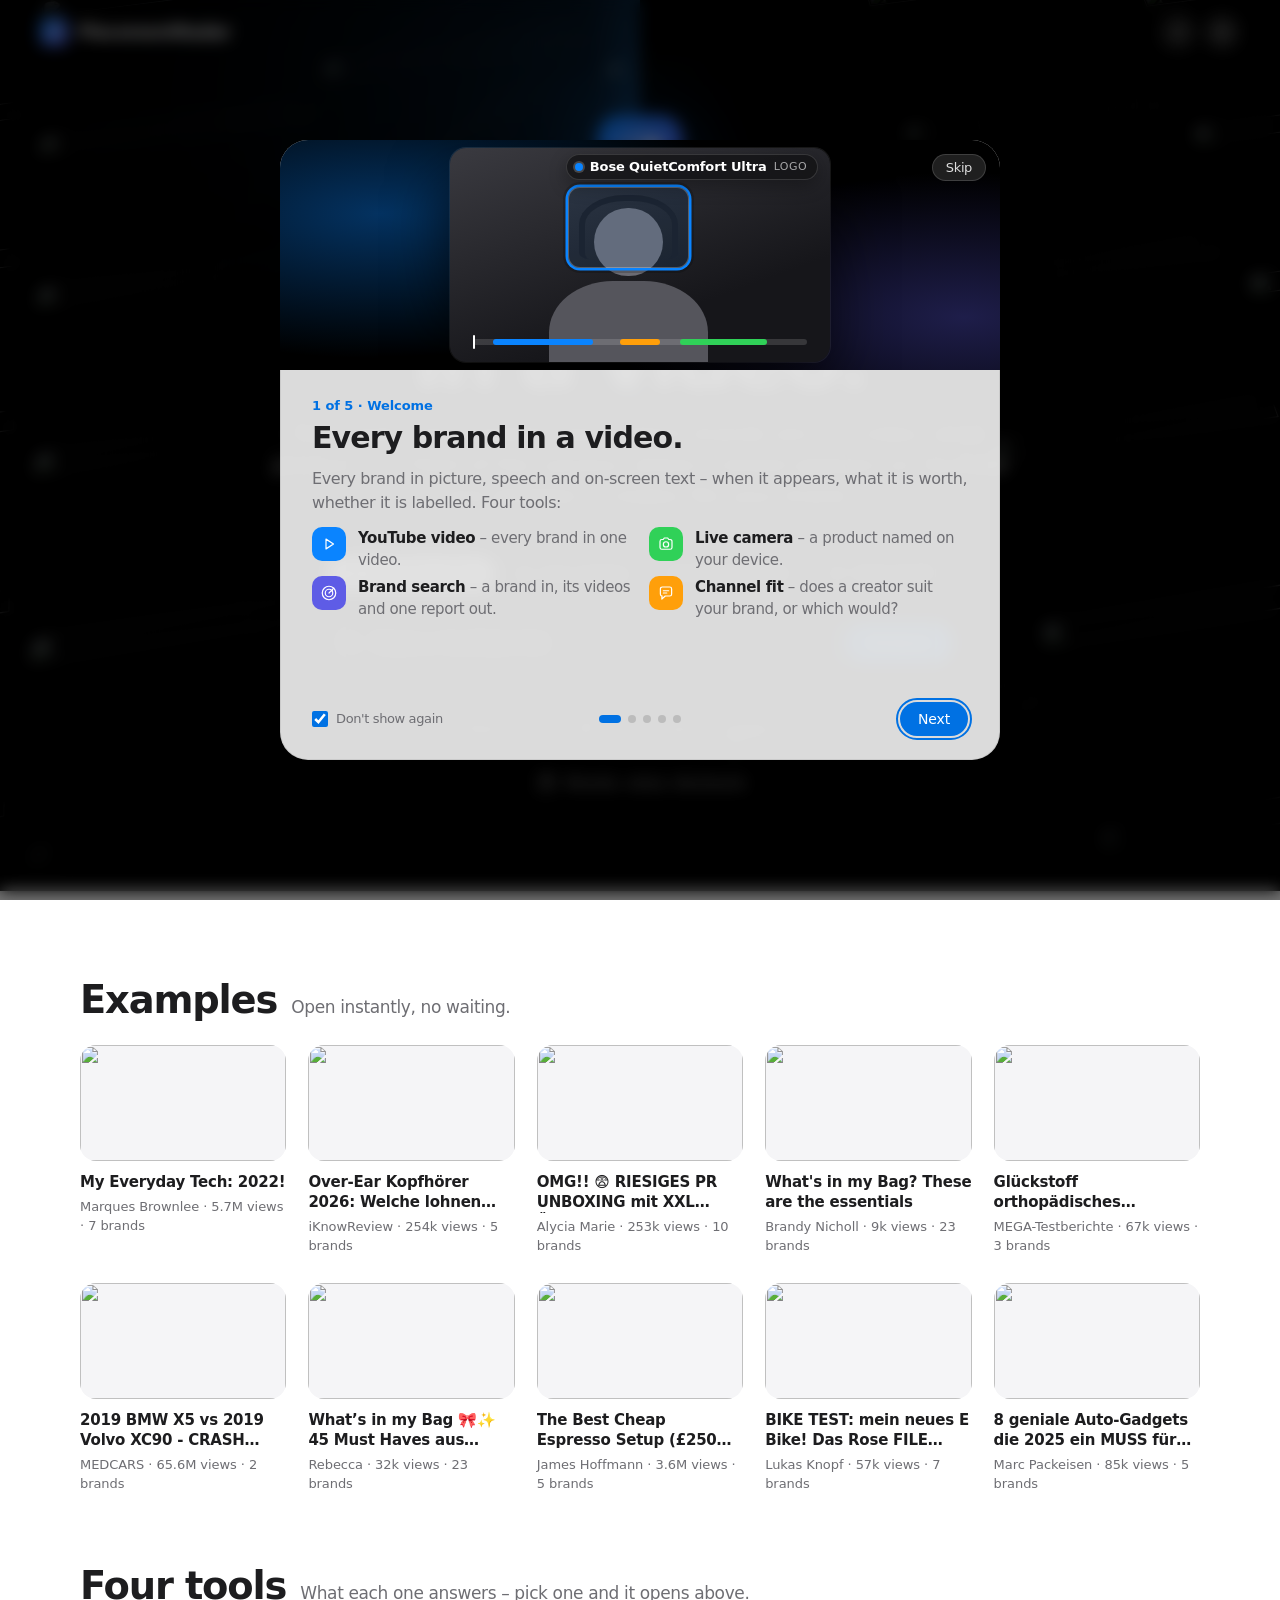
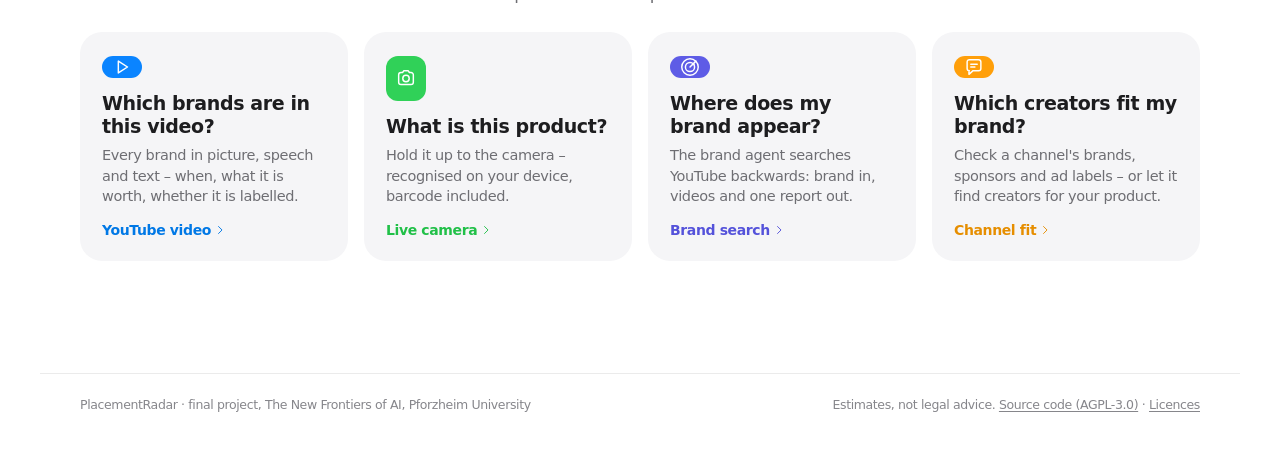
==== commit 6b86b022: "Licences: AGPL-3.0 for own code, THIRD_PARTY_NOTICES with Apple ML research model licence, footer li" ====
--- a/public/index.html
+++ b/public/index.html
@@ -16,7 +16,7 @@
   -->
   <header class="topbar" id="topbar"></header>
   <main id="main"></main>
-  <footer class="site-foot"><span>PlacementRadar · final project, The New Frontiers of AI, Pforzheim University</span><span>Estimates, not legal advice.</span></footer>
+  <footer class="site-foot"><span>PlacementRadar · final project, The New Frontiers of AI, Pforzheim University</span><span>Estimates, not legal advice. <a href="https://github.com/moritzb1/placementradar" target="_blank" rel="noopener">Source code (AGPL-3.0)</a> · <a href="https://github.com/moritzb1/placementradar/blob/main/THIRD_PARTY_NOTICES.md" target="_blank" rel="noopener">Licences</a></span></footer>
   <script type="module" src="js/app.js"></script>
 </body>
 </html>
--- a/public/css/app.css
+++ b/public/css/app.css
@@ -55,33 +55,26 @@
 .ell { white-space: nowrap; overflow: hidden; text-overflow: ellipsis; }
 @media (prefers-reduced-motion: reduce) { *, *::before, *::after { animation: none !important; transition: none !important; } html { scroll-behavior: auto; } }
 
-main { position: relative; margin-top: calc(-1 * var(--nav)); min-height: 100vh; }
+main { position: relative; min-height: 100vh; overflow-x: clip; } /* (i) tooltips near the right edge must not widen the page on phones */
 .content { max-width: var(--max); margin: 0 auto; padding: 40px var(--gut) 96px; }
 
 /* ------------------------------------------------------------------------------------------------
-   Menu bar (glass). Dark while it sits on a stage, page tone once scrolled past (app.js → .on-stage)
-   ------------------------------------------------------------------------------------------------ */
-.topbar { position: sticky; top: 0; z-index: 40; height: var(--nav); display: grid; grid-template-columns: 1fr auto 1fr; align-items: center;
-  padding: 0 var(--gut); background: var(--glass); backdrop-filter: blur(20px) saturate(180%); -webkit-backdrop-filter: blur(20px) saturate(180%);
-  box-shadow: 0 1px 0 var(--line); transition: background .4s ease, color .4s ease, box-shadow .4s ease; color: var(--text); }
-.topbar.on-stage { background: rgba(0, 0, 0, .28); color: #f5f5f7; box-shadow: 0 1px 0 rgba(255, 255, 255, .06);
-  --tb-seg: rgba(255, 255, 255, .1); --tb-on: rgba(255, 255, 255, .2); --tb-2: rgba(255, 255, 255, .64); }
-.tb-brand { display: inline-flex; align-items: center; gap: 10px; border: 0; background: none; cursor: pointer; font: 600 17px var(--font-d); letter-spacing: -.02em; color: inherit; justify-self: start; padding: 0; }
-.tb-brand svg { width: 26px; height: 26px; }
-.mode-switch { position: relative; display: inline-flex; padding: 3px; border-radius: 999px; background: var(--tb-seg, rgba(118, 118, 128, .12)); }
-.mode-switch button { display: inline-flex; align-items: center; gap: 7px; border: 0; background: none; cursor: pointer; padding: 6px 16px; border-radius: 999px;
-  font: 500 14px var(--font); letter-spacing: -.01em; color: var(--tb-2, var(--text-2)); transition: color .25s, background .3s var(--spring); }
-.mode-switch button .icon { width: 15px; height: 15px; }
-.mode-switch button:hover { color: inherit; }
-.mode-switch button.on { background: var(--tb-on, var(--bg-elev)); color: inherit; box-shadow: 0 1px 4px rgba(0, 0, 0, .12); }
-.topbar:not(.on-stage) .mode-switch button.on { color: var(--text); }
-.tb-actions { display: inline-flex; gap: 6px; align-items: center; justify-self: end; }
-.icon-btn { border: 0; background: transparent; width: 34px; height: 34px; border-radius: 50%; display: inline-grid; place-items: center; cursor: pointer; color: var(--tb-2, var(--text-2)); flex: none; transition: background .2s, color .2s; }
-.icon-btn:hover { background: var(--tb-seg, var(--tile)); color: inherit; }
-.usage-pill { display: inline-flex; gap: 6px; align-items: center; border: 0; cursor: pointer; font: 500 12.5px var(--font); letter-spacing: -.005em; color: var(--tb-2, var(--text-2));
-  background: var(--tb-seg, var(--tile)); border-radius: 999px; padding: 6px 12px; }
+   No menu bar: the mark (home) and a few round glass buttons float on top of every page's black stage
+   ------------------------------------------------------------------------------------------------ */
+.topbar { position: absolute; top: 0; left: 0; right: 0; z-index: 40; height: var(--nav); display: flex; align-items: center; justify-content: space-between;
+  padding: 12px var(--gut) 0; color: #f5f5f7; pointer-events: none; }
+.topbar > * { pointer-events: auto; }
+.tb-brand { display: inline-flex; align-items: center; gap: 10px; border: 0; background: none; cursor: pointer; font: 600 17px var(--font-d); letter-spacing: -.02em; color: inherit; padding: 0; opacity: .92; transition: opacity .2s; }
+.tb-brand:hover { opacity: 1; }
+.tb-brand svg { width: 28px; height: 28px; }
+.tb-actions { display: inline-flex; gap: 8px; align-items: center; }
+.icon-btn { border: 0; width: 36px; height: 36px; border-radius: 50%; display: inline-grid; place-items: center; cursor: pointer; flex: none; color: rgba(255, 255, 255, .82);
+  background: rgba(255, 255, 255, .1); backdrop-filter: blur(16px) saturate(180%); -webkit-backdrop-filter: blur(16px) saturate(180%); box-shadow: inset 0 0 0 1px rgba(255, 255, 255, .12); transition: background .2s, color .2s; }
+.icon-btn:hover { background: rgba(255, 255, 255, .2); color: #fff; }
+.usage-pill { display: inline-flex; gap: 6px; align-items: center; border: 0; cursor: pointer; font: 500 12.5px var(--font); letter-spacing: -.005em; color: rgba(255, 255, 255, .82); height: 36px;
+  background: rgba(255, 255, 255, .1); backdrop-filter: blur(16px) saturate(180%); -webkit-backdrop-filter: blur(16px) saturate(180%); box-shadow: inset 0 0 0 1px rgba(255, 255, 255, .12); border-radius: 999px; padding: 0 14px; }
 .usage-pill .icon { width: 14px; height: 14px; color: #30d158; }
-.usage-pill:hover { color: inherit; }
+.usage-pill:hover { color: #fff; background: rgba(255, 255, 255, .2); }
 
 /* ------------------------------------------------------------------------------------------------
    Stage (black band with imagery) — shared by start, video, waiting and live pages
@@ -150,6 +143,25 @@
 .spotlight button { border: 0; background: var(--accent); color: #fff; border-radius: 999px; padding: 11px 22px; font: 600 15px var(--font); cursor: pointer; transition: filter .2s; }
 .spotlight button:hover { filter: brightness(1.12); }
 .hint { font-size: 14px; color: #ff8a80; margin-top: 12px; min-height: 20px; }
+.hint a { color: rgba(255, 255, 255, .7); } .hint a:hover { color: #fff; }
+.mode-pick { position: relative; display: inline-flex; padding: 4px; border-radius: 999px; margin-bottom: 18px;
+  background: rgba(255, 255, 255, .08); backdrop-filter: blur(20px) saturate(180%); -webkit-backdrop-filter: blur(20px) saturate(180%); box-shadow: inset 0 0 0 1px rgba(255, 255, 255, .12); }
+.mode-pick button { display: inline-flex; align-items: center; gap: 8px; border: 0; background: none; cursor: pointer; padding: 9px 20px; border-radius: 999px;
+  font: 500 15px var(--font); letter-spacing: -.015em; color: rgba(255, 255, 255, .66); transition: color .25s, background .35s var(--spring), box-shadow .35s; }
+.mode-pick button .icon { width: 16px; height: 16px; }
+.mode-pick button:hover { color: #fff; }
+.mode-pick button.on { color: #000; background: rgba(255, 255, 255, .94); box-shadow: 0 4px 16px rgba(0, 0, 0, .3); }
+.mode-panes { display: grid; grid-template-columns: minmax(0, 1fr); width: min(640px, 100%); }
+.mode-pane { grid-area: 1 / 1; min-width: 0; display: flex; flex-direction: column; align-items: center; transition: opacity .35s ease, transform .45s var(--spring), visibility 0s .35s; }
+/* four tools (25 Nov): every pane is hidden unless it belongs to the chosen tool */
+.mode-pane { opacity: 0; visibility: hidden; transform: translateY(8px) scale(.98); pointer-events: none; }
+.mode-panes[data-mode="video"] .pane-video, .mode-panes[data-mode="camera"] .pane-camera,
+.mode-panes[data-mode="brand"] .pane-brand, .mode-panes[data-mode="channel"] .pane-channel { opacity: 1; visibility: visible; transform: none; pointer-events: auto; transition-delay: 0s; }
+.mode-pick .ms { display: none; } /* short label, phones only */
+.cam-pill { justify-content: space-between; }
+.cam-pill .cp-text { flex: 1; text-align: left; color: rgba(255, 255, 255, .72); font-size: 17px; padding: 8px 0; min-width: 0; white-space: nowrap; overflow: hidden; text-overflow: ellipsis; }
+.cp-btn { flex: none; background: #30d158; color: #fff; border-radius: 999px; padding: 11px 22px; font: 600 15px var(--font); text-decoration: none; transition: filter .2s; }
+.cp-btn:hover { filter: brightness(1.1); text-decoration: none; }
 .steps { list-style: none; display: flex; gap: 32px; padding: 0; margin: 14px 0 0; color: rgba(255, 255, 255, .6); font-size: 15px; flex-wrap: wrap; justify-content: center; }
 .steps li { display: inline-flex; align-items: center; gap: 9px; }
 .steps b { width: 22px; height: 22px; border-radius: 50%; display: inline-grid; place-items: center; font-size: 12px; color: #fff; box-shadow: inset 0 0 0 1px rgba(255, 255, 255, .35); }
@@ -167,20 +179,19 @@
 .demo:hover .thumb img { transform: scale(1.05); }
 .demo .t { font-weight: 600; font-size: 15px; line-height: 1.33; letter-spacing: -.015em; margin-top: 12px; display: -webkit-box; -webkit-line-clamp: 2; -webkit-box-orient: vertical; overflow: hidden; }
 .demo .m { font-size: 13px; color: var(--text-2); margin-top: 4px; letter-spacing: -.005em; }
-.tool-card { margin-top: 96px; display: grid; grid-template-columns: minmax(0, 1fr) minmax(0, 1fr); align-items: center; gap: 40px; overflow: hidden;
-  background: var(--tile); border-radius: var(--r-xl); padding: 56px; color: var(--text); text-decoration: none; position: relative; }
-.tool-card:hover { text-decoration: none; }
-.tool-card h3 { font: 700 clamp(28px, 3vw, 40px)/1.1 var(--font-d); letter-spacing: -.03em; margin: 0 0 12px; }
-.tool-card p { color: var(--text-2); margin: 0 0 24px; font-size: 19px; line-height: 1.42; max-width: 26em; }
-.tool-card .tc-art { position: relative; aspect-ratio: 4/3; border-radius: var(--r-lg); background: radial-gradient(120% 100% at 30% 20%, #2c2c2e, #000); overflow: hidden; }
-.tc-art::before { content: ""; position: absolute; inset: 22% 26%; border-radius: 14px;
-  background: linear-gradient(#30d158, #30d158) left top / 26px 3px no-repeat, linear-gradient(#30d158, #30d158) left top / 3px 26px no-repeat,
-    linear-gradient(#30d158, #30d158) right top / 26px 3px no-repeat, linear-gradient(#30d158, #30d158) right top / 3px 26px no-repeat,
-    linear-gradient(#30d158, #30d158) left bottom / 26px 3px no-repeat, linear-gradient(#30d158, #30d158) left bottom / 3px 26px no-repeat,
-    linear-gradient(#30d158, #30d158) right bottom / 26px 3px no-repeat, linear-gradient(#30d158, #30d158) right bottom / 3px 26px no-repeat; }
-.tc-art .tc-label { position: absolute; left: 26%; top: calc(22% - 34px); background: rgba(48, 209, 88, .95); color: #fff; font: 600 13px var(--font); padding: 4px 11px; border-radius: 999px; }
-.tc-art .tc-ic { position: absolute; inset: 0; display: grid; place-items: center; color: rgba(255, 255, 255, .5); }
-.tc-art .tc-ic .icon { width: 64px; height: 64px; stroke-width: 1.1; }
+/* "Four tools" tiles under the examples: explain each tool, a click switches the tool in the hero (app.js TOOLS) */
+.tools-shelf { margin-top: 88px; }
+.tool-grid { display: grid; grid-template-columns: repeat(4, minmax(0, 1fr)); gap: 16px; }
+.tool-tile { display: flex; flex-direction: column; align-items: flex-start; gap: 8px; text-align: left; border: 0; cursor: pointer; font: inherit; color: var(--text);
+  background: var(--tile); border-radius: var(--r-lg); padding: 24px 22px 20px; transition: transform .35s var(--spring), box-shadow .3s; }
+.tool-tile:hover { transform: translateY(-3px); box-shadow: 0 14px 40px rgba(0, 0, 0, .12); }
+.tool-tile .tt-ic { width: 40px; height: 40px; border-radius: 12px; display: grid; place-items: center; background: var(--c); color: #fff; margin-bottom: 6px; }
+.tool-tile .tt-ic .icon { width: 22px; height: 22px; }
+.tool-tile b { font: 700 19px/1.2 var(--font-d); letter-spacing: -.02em; }
+.tool-tile span { color: var(--text-2); font-size: 14.5px; line-height: 1.4; flex: 1; }
+.tool-tile em { font-style: normal; font-weight: 600; font-size: 14px; color: var(--c); display: inline-flex; align-items: center; gap: 2px; margin-top: 6px; filter: saturate(1.1) brightness(.9); }
+.tool-tile em .icon { width: 14px; height: 14px; }
+@media (max-width: 1000px) { .tool-grid { grid-template-columns: 1fr 1fr; } }
 
 /* ------------------------------------------------------------------------------------------------
    Tiles, sections, generic cards
@@ -260,6 +271,7 @@
 .stat:active { transform: scale(.99); }
 .s-label { display: flex; align-items: center; gap: 6px; font-size: 14px; color: var(--text-2); letter-spacing: -.01em; }
 .stat > b { font: 700 34px/1.08 var(--font-d); letter-spacing: -.035em; }
+.stat > b.range { font-size: clamp(20px, 2.1vw, 28px); white-space: nowrap; min-height: 37px; display: flex; align-items: center; }
 .stat > b.status { font: 600 18px/1.2 var(--font-d); letter-spacing: -.02em; display: flex; align-items: center; gap: 9px; min-height: 37px; }
 .s-sub { font-size: 13px; color: var(--text-3); line-height: 1.38; letter-spacing: -.005em; display: -webkit-box; -webkit-line-clamp: 2; -webkit-box-orient: vertical; overflow: hidden; }
 
@@ -304,6 +316,14 @@
 .pc-facts { display: flex; gap: 16px; font-size: 13px; color: var(--text-2); flex-wrap: wrap; } .pc-facts b { color: var(--text); font-weight: 600; }
 .pc-jumps { display: flex; gap: 6px; flex-wrap: wrap; align-items: center; }
 .pc-jumps .more { font-size: 13px; color: var(--text-3); }
+.pc-links { display: flex; gap: 6px; flex-wrap: wrap; align-items: center; padding-top: 10px; border-top: 1px solid var(--line-2); }
+.pc-links a { display: inline-flex; align-items: center; gap: 6px; max-width: 100%; font-size: 12.5px; font-weight: 500; color: var(--text); padding: 3px 10px 3px 3px; border-radius: 999px; background: var(--bg-sunken); white-space: nowrap; overflow: hidden; text-overflow: ellipsis; }
+.pc-links a:hover { text-decoration: none; filter: brightness(1.05); }
+.pl-kind { flex: none; font-size: 11px; font-weight: 600; padding: 2px 7px; border-radius: 999px; background: var(--accent-soft); color: var(--link); }
+.pl-kind.aff { background: rgba(255, 159, 10, .18); color: #c26a00; }
+:root[data-theme="dark"] .pl-kind.aff { color: #ffb340; } @media (prefers-color-scheme: dark) { :root:not([data-theme="light"]) .pl-kind.aff { color: #ffb340; } }
+.pl-kind.search { background: var(--line-2); color: var(--text-2); }
+.pc-links .more { font-size: 12px; color: var(--text-3); }
 .time { font-variant-numeric: tabular-nums; font-size: 12.5px; font-weight: 600; color: var(--link); background: var(--accent-soft); border-radius: 999px; padding: 3px 9px; cursor: pointer; border: 0; display: inline-block; text-decoration: none; }
 .time:hover { background: var(--accent); color: #fff; text-decoration: none; }
 
@@ -332,17 +352,19 @@
 .tip { position: fixed; z-index: 70; max-width: 300px; background: var(--sheet); backdrop-filter: blur(24px) saturate(180%); -webkit-backdrop-filter: blur(24px) saturate(180%);
   border-radius: 14px; padding: 11px 13px; font-size: 13px; line-height: 1.45; box-shadow: var(--lift), inset 0 0 0 1px var(--line); pointer-events: none; }
 .tip b { display: block; margin-bottom: 2px; }
-.howto p { margin: 0 0 10px; } .howto p:last-child { margin: 0; }
+.tl-card { padding: 22px 26px 18px; }
+.tl-more { margin: 10px 0 0 162px; }
+.tl-help { margin: 14px 0 0; }
 
 /* ------------------------------------------------------------------------------------------------
    Lists, bars, sliders, media value
    ------------------------------------------------------------------------------------------------ */
 .list { background: var(--tile); border-radius: var(--r-lg); overflow: hidden; }
-.row { display: grid; grid-template-columns: 38px minmax(0, 1.2fr) minmax(0, 1fr) 96px 16px; gap: 16px; align-items: center; padding: 14px 20px; cursor: pointer; position: relative; transition: background .15s; }
+.row { display: grid; grid-template-columns: 38px minmax(0, 1.2fr) minmax(0, 1fr) auto 16px; gap: 16px; align-items: center; padding: 14px 20px; cursor: pointer; position: relative; transition: background .15s; }
 .row + .row::before { content: ""; position: absolute; top: 0; left: 74px; right: 0; height: 1px; background: var(--line); }
 .row:hover { background: var(--tile-2); }
 .row .t { font-weight: 600; font-size: 15px; letter-spacing: -.015em; } .row .p { font-size: 13px; color: var(--text-2); white-space: nowrap; overflow: hidden; text-overflow: ellipsis; }
-.row .eur { text-align: right; font-weight: 600; }
+.row .eur { text-align: right; font-weight: 600; white-space: nowrap; }
 .chev { color: var(--text-3); display: inline-flex; } .chev .icon { width: 14px; height: 14px; }
 .bar { height: 6px; border-radius: 3px; background: var(--line-2); overflow: hidden; }
 .bar i { display: block; height: 100%; border-radius: 3px; background: var(--accent); transform-origin: left; animation: grow .9s var(--spring) both; }
@@ -435,6 +457,7 @@
 .live-head h1 { font: 700 clamp(32px, 4vw, 48px)/1.05 var(--font-d); letter-spacing: -.04em; margin: 0; }
 .live-head p { margin: 6px 0 0; color: var(--text-2); font-size: 19px; }
 .live-head .badge { margin-left: auto; }
+.live-head .btn.glass { align-self: flex-end; }
 .live-grid { max-width: var(--max); margin: 0 auto; display: grid; grid-template-columns: minmax(0, 1fr) 340px; gap: 20px; align-items: start; }
 .stage { position: relative; background: #0d0d0f; border-radius: var(--r-lg); overflow: hidden; aspect-ratio: 16/9; box-shadow: 0 0 0 1px rgba(255, 255, 255, .08), 0 40px 80px -20px rgba(0, 0, 0, .8); }
 .stage video, .stage > canvas#cam { position: absolute; inset: 0; width: 100%; height: 100%; object-fit: contain; }
@@ -451,6 +474,28 @@
 .live-side .row-btns { justify-content: flex-start; }
 .live-side .btn { background: rgba(255, 255, 255, .14); color: #fff; }
 .cascade { display: grid; gap: 12px; }
+.teach-note { margin: 12px 0 0; line-height: 1.45; }
+/* live scanner: model download progress (loadprogress.js) */
+.load:empty { display: none; }
+.load { margin: 2px 0 16px; padding: 12px 14px; border-radius: 14px; background: rgba(255, 255, 255, .06); box-shadow: inset 0 0 0 1px rgba(255, 255, 255, .08); display: grid; gap: 8px; }
+.load-head { display: flex; justify-content: space-between; gap: 12px; font-size: 14px; }
+.load-head span { font-variant-numeric: tabular-nums; color: var(--text-2); }
+.load-sub { margin: -4px 0 2px; font-size: 12px; color: var(--text-2); line-height: 1.4; }
+.load-row { display: grid; grid-template-columns: 18px 1fr auto; column-gap: 8px; row-gap: 4px; align-items: center; font-size: 12.5px; }
+.load-st { width: 18px; height: 18px; border-radius: 9px; display: grid; place-items: center; font-size: 10.5px; font-weight: 600; background: rgba(255, 255, 255, .14); }
+.load-lb { min-width: 0; overflow: hidden; text-overflow: ellipsis; white-space: nowrap; }
+.load-mb { font-variant-numeric: tabular-nums; color: var(--text-2); white-space: nowrap; }
+.load-bar { grid-column: 2 / 4; height: 4px; border-radius: 2px; background: rgba(255, 255, 255, .12); overflow: hidden; }
+.load-bar i { display: block; height: 100%; border-radius: 2px; background: var(--accent); transition: width .2s linear; }
+.load-row.ready .load-st { background: #30d158; color: #0b2a14; }
+.load-row.ready .load-bar i { background: #30d158; }
+.load-row.failed .load-mb { color: #ff6961; }
+.load-row.waiting { opacity: .6; }
+.load-done { margin: 0; font-size: 12.5px; color: var(--text-2); }
+.load-done svg { width: 13px; height: 13px; vertical-align: -2px; margin-right: 4px; color: #30d158; }
+.teach-note svg { width: 13px; height: 13px; vertical-align: -2px; margin-right: 3px; opacity: .8; }
+.teach-note .linklike { margin-left: 4px; }
+.linklike { appearance: none; border: 0; background: none; padding: 0; font: inherit; color: #2997ff; cursor: pointer; text-decoration: underline; text-underline-offset: 2px; }
 .cascade > div { display: grid; grid-template-columns: 24px 1fr; column-gap: 12px; font-size: 15px; }
 .cascade > div span:last-child { grid-column: 2; font-size: 13px; color: var(--text-2); }
 .eng { width: 22px; height: 22px; border-radius: 50%; display: grid; place-items: center; font-size: 11px; font-weight: 700; color: #fff; grid-row: span 2; }
@@ -510,6 +555,7 @@
 .report { background: #fff; color: #1d1d1f; --text: #1d1d1f; --text-2: #6e6e73; --text-3: #86868b; --line: rgba(0, 0, 0, .08); --tile: #f5f5f7; --line-2: rgba(0, 0, 0, .12); --link: #0066cc; --accent-soft: rgba(0, 113, 227, .1);
   border-radius: 8px; box-shadow: 0 1px 2px rgba(0, 0, 0, .06), 0 30px 80px -20px rgba(0, 0, 0, .25); padding: 44px 48px 36px; }
 .report h4 { font: 600 13px var(--font); color: var(--text-3); margin: 26px 0 10px; letter-spacing: -.005em; }
+.report h4 + .legal { margin-top: 0; } /* agent report: 'Method' heading directly above its text */
 .rp-head { display: flex; justify-content: space-between; align-items: center; padding-bottom: 16px; border-bottom: 1px solid var(--line); }
 .rp-logo { display: flex; gap: 10px; align-items: center; font-weight: 600; font-size: 13px; color: var(--text-2); }
 .rp-logo svg { width: 24px; height: 24px; }
@@ -522,7 +568,9 @@
 .rp-kpis { display: grid; grid-template-columns: repeat(4, 1fr); gap: 10px; margin-top: 18px; }
 .rp-kpis > div { background: var(--tile); border-radius: 14px; padding: 14px 16px; display: grid; gap: 2px; }
 .rp-kpis span { font-size: 12px; color: var(--text-2); }
-.rp-kpis b { font: 700 26px var(--font-d); letter-spacing: -.03em; } .rp-kpis small { font-size: 13px; color: var(--text-3); font-weight: 500; }
+/* ranges ("€739 – €3.0k", "56 s – 3 min") stay on one line: the figure shrinks with its tile (container query) */
+.rp-kpis > div { container-type: inline-size; min-width: 0; }
+.rp-kpis b { font: 700 26px var(--font-d); font-size: clamp(16px, 17cqi, 26px); letter-spacing: -.03em; white-space: nowrap; } .rp-kpis small { font-size: 13px; color: var(--text-3); font-weight: 500; }
 .rp-kpis i { font-style: normal; font-size: 11.5px; color: var(--text-3); }
 .rp-lane .lane { height: 18px; } .rp-lane .seg { height: 14px; }
 .rp-lane .axis { margin-left: 0; }
@@ -540,8 +588,195 @@
 .mail { width: 100%; resize: vertical; border: 0; border-radius: 12px; padding: 12px 14px; background: var(--bg); box-shadow: inset 0 0 0 1px var(--line); color: var(--text); font: 13px/1.55 var(--font); letter-spacing: -.005em; }
 
 /* ------------------------------------------------------------------------------------------------
+   Tracking overlay over the player (js/tracking.js) — same look as the live scanner's canvas boxes:
+   rounded box in the brand colour, dark glass label with a coloured dot, name bold, basis after it
+   ------------------------------------------------------------------------------------------------ */
+.watch-main { display: grid; gap: 12px; min-width: 0; align-content: start; }
+.player-bar { display: flex; flex-wrap: wrap; align-items: center; gap: 6px 12px; padding: 0 4px; min-height: 30px; }
+.player-bar #trackHint { flex: 1 1 220px; min-width: 0; }
+.track-toggle { display: inline-flex; align-items: center; gap: 10px; font-size: 15px; font-weight: 500; cursor: pointer; flex: none; }
+.switch.sm { width: 40px; height: 24px; border-radius: 12px; } .switch.sm::after { width: 20px; height: 20px; } .switch.sm:checked::after { transform: translateX(16px); }
+.track-layer { position: absolute; inset: 0; pointer-events: none; z-index: 3; overflow: hidden; }
+.player.tracking .glow { display: none; }
+.tbox { position: absolute; border-radius: 12px; box-shadow: 0 0 0 2.5px var(--c), 0 0 0 5px rgba(0, 0, 0, .18), inset 0 0 0 1px rgba(255, 255, 255, .25);
+  background: color-mix(in srgb, var(--c) 7%, transparent); transition: opacity .3s; }
+.tbox.approx { box-shadow: none; outline: 2px dashed var(--c); outline-offset: 0; }
+.tb-label { position: absolute; left: -2px; bottom: calc(100% + 7px); display: inline-flex; align-items: center; gap: 7px; max-width: min(340px, 70vw); white-space: nowrap;
+  padding: 5px 11px 5px 9px; border-radius: 999px; background: rgba(18, 18, 20, .74); backdrop-filter: blur(14px) saturate(180%); -webkit-backdrop-filter: blur(14px) saturate(180%);
+  box-shadow: inset 0 0 0 1px rgba(255, 255, 255, .14), 0 6px 18px rgba(0, 0, 0, .3); color: #fff; font: 600 13px/1.2 var(--font); letter-spacing: -.01em; }
+.tb-label i { width: 8px; height: 8px; border-radius: 50%; background: var(--c); flex: none; box-shadow: 0 0 0 2px rgba(255, 255, 255, .2); }
+.tb-label b { overflow: hidden; text-overflow: ellipsis; font-weight: 600; }
+.tb-label em { font-style: normal; font-weight: 500; font-size: 11px; text-transform: uppercase; letter-spacing: .04em; color: rgba(255, 255, 255, .62); flex: none; }
+.tbox.low .tb-label { bottom: auto; top: 7px; left: 7px; }
+.tbox.right .tb-label { left: auto; right: -2px; } .tbox.low.right .tb-label { right: 7px; }
+.tb-basis:empty, .tb-approx { display: none; }
+.tbox.approx .tb-approx, .tbox.point .tb-approx { display: inline; color: rgba(255, 255, 255, .8); }
+.tbox.approx .tb-basis, .tbox.point .tb-basis { display: none; }
+/* point = Gemini's position is too far away in time or too unsure for a box: a dot where the product roughly is */
+.tbox.point { box-shadow: none; outline: 0; border-radius: 50%; }
+.tbox.point::after { content: ""; position: absolute; left: -7px; top: -7px; width: 14px; height: 14px; border-radius: 50%; background: var(--c);
+  box-shadow: 0 0 0 3px rgba(255, 255, 255, .55), 0 0 0 7px color-mix(in srgb, var(--c) 30%, transparent); }
+.tbox.point .tb-label { left: 12px; bottom: 8px; }
+.tbox.point.right .tb-label { left: auto; right: 12px; }
+.tbox.point.low .tb-label { top: 10px; bottom: auto; left: 12px; }
+
+
+/* "Verify on screen" (verify.js): measured boxes, status pills, status line, permission sheet */
+.player iframe { isolation: isolate; } /* Element Capture (track.restrictTo) needs the iframe to form its own stacking context */
+.player.verify-raw .glow { display: none; }
+.tbox.measured { box-shadow: 0 0 0 3px var(--c), 0 0 0 6px rgba(255, 255, 255, .55), 0 0 0 8px rgba(0, 0, 0, .2); background: color-mix(in srgb, var(--c) 10%, transparent); transition: none; }
+.tbox.measured.replay { box-shadow: 0 0 0 3px var(--c), 0 0 0 6px rgba(255, 255, 255, .35); }
+.tb-meas { color: #30d158 !important; }
+.tb-est { display: none; }
+.tbox.est { box-shadow: none; outline: 1.5px dashed color-mix(in srgb, var(--c) 80%, white); background: none; opacity: .55 !important; }
+.tbox.est .tb-est { display: inline; color: rgba(255, 255, 255, .8); } .tbox.est .tb-basis, .tbox.est .tb-approx { display: none !important; }
+.tbox.est .tb-label { opacity: .85; transform: scale(.9); transform-origin: left bottom; }
+.tbox.measured.only { box-shadow: none; outline: 2px dashed rgba(255, 255, 255, .85); background: rgba(255, 255, 255, .06); }
+.tbox.measured.only .tb-meas { color: rgba(255, 255, 255, .8) !important; }
+.tb-unseen { display: none; }
+.tbox.unseen { opacity: .4 !important; box-shadow: none; outline: 1.5px dashed var(--c); background: none; }
+.tbox.unseen .tb-unseen { display: inline; color: #ff9f0a; } .tbox.unseen .tb-basis, .tbox.unseen .tb-approx { display: none !important; }
+.verify-btn { flex: none; padding: 7px 14px; font-size: 13.5px; }
+.verify-btn.on { box-shadow: 0 0 0 2px var(--green); color: var(--green); }
+.player-bar .verify-btn + .closer-btn { margin-left: 0; }
+.player-bar #trackHint + .info + .verify-btn { margin-left: auto; }
+.verify-status { display: grid; grid-template-columns: 22px 1fr; gap: 12px; align-items: start; padding: 14px 16px; border-radius: var(--r-md); background: var(--tile); font-size: 14px; }
+.verify-status b { display: block; font-size: 14.5px; } .verify-status span { color: var(--text-2); font-size: 13px; }
+.verify-status > .icon { width: 20px; height: 20px; margin-top: 1px; color: var(--green); }
+.verify-status .spinner { margin-top: 1px; }
+.verify-status .vs-chips { display: flex; flex-wrap: wrap; gap: 6px; margin-top: 8px; } .verify-status .vs-chips:empty { display: none; } .verify-status .vs-chips .vpill { margin: 0; font-size: 12px; }
+.verify-status .vpill.v-not_checkable { background: transparent; box-shadow: inset 0 0 0 1px var(--line); } /* grey pill on a grey card */
+.verify-status small { display: block; margin-top: 8px; font-size: 12px; line-height: 1.45; color: var(--text-3); }
+.verify-status .rec { width: 12px; height: 12px; margin: 4px; border-radius: 50%; background: #ff3b30; box-shadow: 0 0 0 4px rgba(255, 59, 48, .2); animation: blink 1.6s ease-in-out infinite; }
+.vpill { display: inline-flex; align-items: center; gap: 4px; width: fit-content; margin-top: 4px; padding: 2px 8px 2px 6px; border-radius: 999px; font-size: 11.5px; font-weight: 600; letter-spacing: -.005em; white-space: nowrap; }
+.vpill .icon { width: 12px; height: 12px; }
+.vpill em { font-style: normal; font-weight: 500; opacity: .75; margin-left: 4px; }
+.vpill { max-width: 100%; flex-wrap: wrap; row-gap: 0; border-radius: 8px; } /* 'confirmed · type  not in this frame' wraps inside a narrow Right-now card */
+.vpill.v-confirmed { color: var(--green); background: color-mix(in srgb, var(--green) 14%, transparent); }
+.vpill.v-not_seen { color: var(--orange); background: color-mix(in srgb, var(--orange) 14%, transparent); }
+.vpill.v-not_checkable, .vpill.v-checking { color: var(--text-2); background: var(--tile); }
+.ni-text .vpill { display: inline-flex; }
+.pc-verify { display: flex; flex-direction: column; gap: 2px; padding: 8px 10px; border-radius: 10px; background: var(--tile); font-size: 12.5px; }
+.pc-verify[hidden] { display: none; }
+.pc-verify b { display: inline-flex; align-items: center; gap: 5px; font-size: 13px; } .pc-verify b .icon { width: 14px; height: 14px; }
+.pc-verify span { color: var(--text-2); }
+.pc-verify .v-confirmed { color: var(--green); } .pc-verify .v-not_seen { color: var(--orange); } .pc-verify .v-not_checkable, .pc-verify .v-checking { color: var(--text-2); }
+.v-list { margin: 0 0 14px; padding-left: 20px; display: grid; gap: 4px; } .v-list li { font-size: 14.5px; }
+.v-privacy { display: grid; grid-template-columns: 24px 1fr; gap: 12px; padding: 14px 16px; border-radius: 14px; background: color-mix(in srgb, var(--green) 10%, var(--bg-sunken)); margin-bottom: 12px; }
+.v-privacy > .icon { width: 22px; height: 22px; color: var(--green); }
+.v-privacy b { display: block; } .v-privacy span { font-size: 13.5px; color: var(--text-2); }
+.sheet h2 .icon { width: 26px; height: 26px; vertical-align: -3px; }
+
+/* "Look closer" (button under the player) and unidentified products */
+.closer-btn { margin-left: auto; flex: none; padding: 7px 14px; font-size: 13.5px; }
+.closer-btn.suggest { box-shadow: 0 0 0 2px var(--accent); color: var(--link); }
+.closer-status { display: grid; grid-template-columns: 22px 1fr; gap: 12px; align-items: start; padding: 14px 16px; border-radius: var(--r-md); background: var(--tile); font-size: 14px; }
+.closer-status b { display: block; font-size: 14.5px; } .closer-status span { color: var(--text-2); font-size: 13px; }
+.closer-status > .icon { width: 20px; height: 20px; margin-top: 1px; }
+.closer-status.ok > .icon { color: var(--green); } .closer-status.err > .icon { color: var(--orange); }
+.closer-status .spinner { margin-top: 1px; }
+.ugrid { display: grid; grid-template-columns: repeat(auto-fill, minmax(250px, 1fr)); gap: 14px; margin-bottom: 10px; }
+.ucard { display: grid; gap: 10px; align-content: start; padding: 16px 18px; border-radius: var(--r-lg); background: var(--tile); cursor: pointer; transition: transform .25s var(--spring); }
+.ucard:hover { transform: translateY(-2px); }
+.uc-top { display: grid; grid-template-columns: 38px 1fr; gap: 12px; align-items: start; }
+.uc-top b { display: block; font-size: 15px; } .uc-top span { display: block; font-size: 13px; color: var(--text-2); line-height: 1.35; }
+.uc-ic { width: 38px; height: 38px; border-radius: 11px; display: grid; place-items: center; background: var(--tile-2); color: var(--text-2); }
+.ucard .tag { justify-self: start; }
+.now-item.unid .logo .icon { width: 18px; height: 18px; color: #fff; }
+
+/* ------------------------------------------------------------------------------------------------
+   Introduction on the first visit (js/intro.js): black stage with an illustration + calm sheet
+   ------------------------------------------------------------------------------------------------ */
+.intro-scrim { background: rgba(0, 0, 0, .55); z-index: 80; grid-template-columns: minmax(0, 720px); justify-content: center; }
+.sheet.intro { width: 100%; min-width: 0; padding: 0; overflow: hidden; position: relative; display: flex; flex-direction: column; height: min(92vh, 620px); }
+.intro-stage { position: relative; flex: none; height: 230px; background: #000; overflow: hidden; isolation: isolate; color: #f5f5f7; }
+.intro-stage::before { content: ""; position: absolute; inset: -40%; z-index: -1; background: radial-gradient(40% 50% at 30% 40%, rgba(10, 132, 255, .38), transparent 70%), radial-gradient(40% 50% at 75% 65%, rgba(94, 92, 230, .32), transparent 70%); animation: drift 14s ease-in-out infinite alternate; }
+@keyframes drift { to { transform: translate(6%, -4%) rotate(8deg); } }
+.intro-art { position: absolute; inset: 0; display: grid; place-items: center; animation: fade .45s both; }
+.intro-skip { position: absolute; top: 14px; right: 14px; z-index: 2; border: 0; cursor: pointer; font: 500 13px var(--font); padding: 6px 14px; border-radius: 999px; color: rgba(255, 255, 255, .85);
+  background: rgba(255, 255, 255, .12); backdrop-filter: blur(16px); -webkit-backdrop-filter: blur(16px); box-shadow: inset 0 0 0 1px rgba(255, 255, 255, .14); }
+.intro-skip:hover { background: rgba(255, 255, 255, .22); color: #fff; }
+.intro-body { padding: 26px 32px 6px; overflow-y: auto; flex: 1; min-height: 0; }
+.intro-body.in { animation: rise .45s var(--spring) both; }
+.intro-eyebrow { font-size: 13px; font-weight: 600; color: var(--accent); letter-spacing: -.005em; margin-bottom: 6px; }
+.intro h2 { margin: 0 0 12px; font: 700 30px/1.12 var(--font-d); letter-spacing: -.03em; text-wrap: balance; }
+.intro-text { color: var(--text-2); font-size: 16px; line-height: 1.5; display: grid; gap: 12px; }
+.intro-text b { color: var(--text); font-weight: 600; }
+.intro-text p { margin: 0; }
+.ie { display: grid; grid-template-columns: 34px 1fr; gap: 12px; align-items: start; font-size: 15px; }
+.ie .ic, .go-card .ic { width: 34px; height: 34px; border-radius: 10px; display: grid; place-items: center; color: #fff; }
+.ie .ic .icon { width: 18px; height: 18px; }
+.intro-go { display: grid; grid-template-columns: repeat(2, minmax(0, 1fr)); gap: 10px; } /* four tools → 2 × 2 */
+.go-card { display: grid; gap: 4px; justify-items: start; text-align: left; border: 0; cursor: pointer; padding: 16px; border-radius: 16px; background: var(--bg-sunken); color: var(--text); transition: transform .25s var(--spring), background .2s; }
+:root:not([data-theme="dark"]) .go-card { background: rgba(255, 255, 255, .75); box-shadow: inset 0 0 0 1px var(--line); }
+@media (prefers-color-scheme: dark) { :root:not([data-theme="light"]) .go-card { background: var(--bg-sunken); box-shadow: none; } }
+.go-card:hover { transform: translateY(-2px); }
+.go-card .ic { margin-bottom: 8px; } .go-card b { font-size: 15px; } .go-card small { font-size: 13px; color: var(--text-2); }
+.intro-tip { display: block; margin-top: 2px; }
+.intro-foot { display: grid; grid-template-columns: 1fr auto 1fr; align-items: center; gap: 12px; padding: 18px 32px 24px; flex: none; }
+.intro-keep { display: inline-flex; align-items: center; gap: 8px; font-size: 13px; color: var(--text-2); cursor: pointer; }
+.intro-keep input { accent-color: var(--accent); width: 16px; height: 16px; margin: 0; }
+.intro-dots { display: flex; gap: 7px; }
+.intro-dots button { width: 8px; height: 8px; border-radius: 4px; border: 0; padding: 0; cursor: pointer; background: var(--line-2); transition: width .3s var(--spring), background .3s; }
+.intro-dots button.on { width: 22px; background: var(--accent); }
+.intro-nav { display: flex; gap: 8px; justify-content: flex-end; }
+
+/* illustrations */
+.ia-player { position: relative; width: 380px; aspect-ratio: 16/9; border-radius: 16px; overflow: visible; }
+.ia-scene { position: absolute; inset: 0; border-radius: 16px; overflow: hidden; background: linear-gradient(160deg, #3a3a40, #16161a 70%); box-shadow: 0 30px 60px rgba(0, 0, 0, .6), 0 0 0 1px rgba(255, 255, 255, .1); }
+.ia-head { position: absolute; left: 38%; top: 28%; width: 18%; aspect-ratio: 1; border-radius: 50%; background: #6b6b73; }
+.ia-body { position: absolute; left: 26%; top: 62%; width: 42%; height: 60%; border-radius: 40% 40% 0 0; background: #55555c; }
+.ia-prod { position: absolute; left: 34%; top: 22%; width: 26%; height: 30%; border-radius: 46% 46% 10% 10%; border: 6px solid #1d1d22; border-bottom: 0; }
+.ia-box { left: 31%; top: 18%; width: 32%; height: 38%; animation: iabox 5s ease-in-out infinite; }
+@keyframes iabox { 0%, 100% { left: 31%; top: 18%; } 50% { left: 37%; top: 24%; } }
+.ia-tl { position: absolute; left: 6%; right: 6%; bottom: 8%; height: 6px; border-radius: 3px; background: rgba(255, 255, 255, .14); }
+.ia-tl i { position: absolute; top: 0; bottom: 0; border-radius: 3px; }
+.ia-tl b { position: absolute; top: -4px; bottom: -4px; width: 2px; background: #fff; border-radius: 1px; animation: iaph 5s linear infinite; }
+@keyframes iaph { from { left: 0; } to { left: 100%; } }
+.ia-engines { display: flex; align-items: center; gap: 12px; }
+.ia-engines > div { display: grid; justify-items: center; gap: 10px; animation: rise .6s var(--spring) both; animation-delay: var(--d); }
+.ia-engines > div > span { width: 76px; height: 76px; border-radius: 22px; display: grid; place-items: center; color: #fff; box-shadow: 0 18px 40px rgba(0, 0, 0, .5); }
+.ia-engines .icon { width: 34px; height: 34px; stroke-width: 1.4; }
+.ia-engines small { font-size: 13px; color: rgba(255, 255, 255, .72); font-weight: 500; }
+.ia-engines em { width: 44px; height: 2px; margin-bottom: 26px; background: linear-gradient(90deg, rgba(255, 255, 255, .1), rgba(255, 255, 255, .6), rgba(255, 255, 255, .1)); background-size: 200% 100%; animation: shimmer 1.6s linear infinite; }
+.ia-tiles { display: grid; grid-template-columns: repeat(3, 160px); gap: 12px; }
+.ia-tiles > div { padding: 16px; border-radius: 16px; background: rgba(255, 255, 255, .08); box-shadow: inset 0 0 0 1px rgba(255, 255, 255, .12); backdrop-filter: blur(20px); -webkit-backdrop-filter: blur(20px); display: grid; gap: 4px; animation: rise .6s var(--spring) both; }
+.ia-tiles > div:nth-child(2) { animation-delay: .12s; } .ia-tiles > div:nth-child(3) { animation-delay: .24s; }
+.ia-tiles small { font-size: 12px; color: rgba(255, 255, 255, .6); font-weight: 500; }
+.ia-tiles b { font: 700 28px/1.1 var(--font-d); letter-spacing: -.03em; }
+.ia-tiles span { font-size: 11.5px; color: rgba(255, 255, 255, .5); line-height: 1.3; }
+.ia-lvl { display: inline-flex; align-items: center; gap: 8px; font-size: 20px !important; } .ia-lvl i { width: 12px; height: 12px; border-radius: 50%; background: var(--red); box-shadow: 0 0 14px var(--red); }
+.ia-report { display: flex; gap: 16px; align-items: flex-end; }
+.ia-doc { width: 110px; height: 140px; border-radius: 14px; padding: 16px 14px; background: rgba(255, 255, 255, .92); color: #ff9f0a; display: grid; align-content: start; gap: 8px; box-shadow: 0 24px 50px rgba(0, 0, 0, .55); animation: rise .6s var(--spring) both; }
+.ia-doc .icon { width: 26px; height: 26px; margin-bottom: 6px; }
+.ia-doc span { height: 6px; border-radius: 3px; background: #d2d2d7; } .ia-doc span.s { width: 60%; }
+.ia-doc.b { color: #ff375f; height: 120px; animation-delay: .12s; } .ia-doc.c { color: #64d2ff; height: 100px; animation-delay: .24s; }
+.ia-radar { position: relative; width: 200px; height: 200px; display: grid; place-items: center; }
+.ia-radar > span { position: absolute; inset: 0; border-radius: 50%; box-shadow: inset 0 0 0 1px rgba(255, 255, 255, .14); }
+.ia-radar > span:nth-child(2) { inset: 22%; } .ia-radar > span:nth-child(3) { inset: 44%; }
+.ia-radar > i { position: absolute; inset: 0; border-radius: 50%; background: conic-gradient(from 0deg, rgba(10, 132, 255, .5), transparent 25%); animation: spin 3.2s linear infinite; }
+.ia-logo { width: 72px; height: 72px; position: relative; filter: drop-shadow(0 12px 30px rgba(10, 132, 255, .5)); } .ia-logo svg { width: 100%; height: 100%; }
+
+@media (max-width: 760px) {
+  .player-bar { flex-wrap: wrap; row-gap: 4px; } .player-bar #trackHint { order: 3; flex-basis: 100%; } .closer-btn { padding: 6px 12px; }
+  .tb-label { font-size: 11.5px; padding: 4px 9px 4px 7px; gap: 5px; max-width: 62vw; } .tb-label em { font-size: 10px; }
+  .tbox { border-radius: 8px; }
+  .intro-scrim { padding: 0; place-items: end stretch; grid-template-columns: minmax(0, 1fr); }
+  .sheet.intro { border-radius: 24px 24px 0 0; height: auto; max-height: 94dvh; }
+  .intro-stage { height: 180px; }
+  .intro-body { padding: 20px 20px 4px; } .intro h2 { font-size: 24px; } .intro-text { font-size: 15px; }
+  .intro-go { grid-template-columns: 1fr; } .go-card { grid-template-columns: 34px 1fr; column-gap: 12px; padding: 12px 14px; } .go-card .ic { grid-row: span 2; margin: 0; }
+  .intro-foot { grid-template-columns: 1fr auto; padding: 14px 20px calc(18px + env(safe-area-inset-bottom)); }
+  .intro-dots { grid-column: 1 / -1; grid-row: 1; justify-content: center; }
+  .ia-player { width: 250px; } .ia-box .tb-label { left: auto; right: -2px; } .ia-tiles { grid-template-columns: repeat(3, 104px); gap: 8px; } .ia-tiles > div { padding: 10px; } .ia-tiles b { font-size: 20px; } .ia-tiles span { display: none; }
+  .ia-engines > div > span { width: 56px; height: 56px; border-radius: 16px; } .ia-engines em { width: 24px; }
+  .ia-doc { width: 80px; height: 104px; } .ia-doc.b { height: 90px; } .ia-doc.c { height: 76px; } .ia-radar { width: 150px; height: 150px; }
+}
+
+/* ------------------------------------------------------------------------------------------------
    Footer
    ------------------------------------------------------------------------------------------------ */
+.site-foot a { color: inherit; text-decoration: underline; text-underline-offset: 2px; }
 .site-foot { max-width: var(--max); margin: 0 auto; padding: 22px var(--gut) 40px; border-top: 1px solid var(--line); color: var(--text-3); font-size: 12.5px; display: flex; gap: 16px; flex-wrap: wrap; justify-content: space-between; }
 
 /* ------------------------------------------------------------------------------------------------
@@ -551,14 +786,19 @@
 @media (max-width: 1000px) {
   .watch, .grid-top, .live-grid { grid-template-columns: 1fr; } .now { max-height: 300px; }
   .v-hero-in { grid-template-columns: 1fr auto; } .v-thumb { display: none; }
-  .tool-card { grid-template-columns: 1fr; padding: 36px; } .wall { grid-template-columns: repeat(4, 1fr); }
+  .wall { grid-template-columns: repeat(4, 1fr); }
 }
 @media (max-width: 760px) {
   :root { --nav: 48px; }
   body { font-size: 16px; }
-  .topbar { grid-template-columns: auto 1fr auto; gap: 8px; }
-  .tb-brand span, .mode-switch button span, .usage-pill span { display: none; }
-  .mode-switch { justify-self: center; } .mode-switch button { padding: 6px 14px; }
+  .tb-brand span, .usage-pill span { display: none; }
+  /* four tools on a phone: equal columns, icon above a short label (like an iOS segmented control) */
+  .mode-pick { display: grid; grid-template-columns: repeat(4, minmax(0, 1fr)); width: min(420px, 100%); border-radius: 20px; }
+  .mode-pick button { flex-direction: column; gap: 3px; padding: 8px 4px 7px; font-size: 12.5px; border-radius: 16px; justify-content: center; }
+  .mode-pick button .icon { width: 19px; height: 19px; }
+  .mode-pick .ml { display: none; } .mode-pick .ms { display: inline; }
+  .cam-pill .cp-text { font-size: 15px; } .cp-btn { padding: 10px 16px; }
+  .tl-more { margin-left: 102px; }
   .content { padding: 28px var(--gut) 64px; }
   .start-stage { min-height: 0; padding-top: calc(var(--nav) + 48px); padding-bottom: 64px; }
   .wall { grid-template-columns: repeat(3, 1fr); inset: -10% -40%; }
@@ -567,14 +807,16 @@
   .steps { gap: 10px 20px; font-size: 14px; }
   .start-body { padding: 56px var(--gut) 72px; }
   .shelf-row, .shelf-row.small { grid-template-columns: 1fr 1fr; gap: 22px 14px; }
-  .tool-card { padding: 28px 22px; margin-top: 64px; gap: 24px; }
+  .tools-shelf { margin-top: 64px; } .tool-grid { grid-template-columns: 1fr; gap: 10px; }
+  .tool-tile { display: grid; grid-template-columns: 40px minmax(0, 1fr); gap: 2px 14px; padding: 16px; } .tool-tile .tt-ic { grid-row: span 3; margin: 0; }
+  .tool-tile b { font-size: 17px; } .tool-tile span { font-size: 14px; } .tool-tile em { margin-top: 2px; }
   .v-hero { padding-top: calc(var(--nav) + 32px); } .v-hero-in { grid-template-columns: 1fr; gap: 16px; } .v-hero-in .btn { justify-self: start; }
   .tabs { margin-top: 24px; }
   .stats { grid-template-columns: 1fr 1fr; } .stat > b { font-size: 28px; }
   .cols-2, .auth-card { grid-template-columns: 1fr; } .auth-card { gap: 12px; }
   .evidence { padding-left: 8px; }
   .tl-row { grid-template-columns: 90px 1fr; } .tl-flags, .axis { margin-left: 102px; }
-  .row { grid-template-columns: 38px 1fr 80px 14px; padding: 12px 16px; } .row .barcell { display: none; }
+  .row { grid-template-columns: 38px 1fr auto 14px; padding: 12px 16px; } .row .barcell { display: none; }
   .slider { grid-template-columns: 1fr 56px; } .slider > span { grid-column: 1 / -1; }
   .factor { grid-template-columns: 110px 1fr 44px; }
   .check { grid-template-columns: 22px 1fr; } .check > :last-child { grid-column: 2; }
@@ -601,8 +843,305 @@
   .bar i { animation: none; } .rp-table tr { break-inside: avoid; }
   .report h4 { margin: 14px 0 6px; }
   .rp-brand { grid-template-columns: auto 1fr auto; margin-top: 14px; } .rp-rank { grid-column: auto; text-align: right; }
-  .rp-kpis { grid-template-columns: repeat(4, 1fr); } .rp-kpis b { font-size: 22px; } .rp-kpis > div { padding: 10px 12px; }
+  .rp-kpis { grid-template-columns: repeat(4, 1fr); } .rp-kpis b { font-size: clamp(15px, 14cqi, 22px); } .rp-kpis > div { padding: 10px 12px; }
   .rp-two { grid-template-columns: 1fr 1fr; } .rp-table td:nth-child(2) { width: 170px; }
   .rp-brand h2 { font-size: 26px; } .rp-video { margin-top: 12px; }
   .rp-table tr:nth-child(n+7) { display: none; } .rp-table td { padding: 5px 8px 5px 0; } .report .legal { margin-top: 8px; }
 }
+
+/* Media value: audience drop-off chart + scenario table (value.js SCENARIOS) */
+.ret-chart { margin: 18px 0 6px; }
+.ret-chart svg text { font-size: 9px; fill: var(--text-3); font-family: var(--font); }
+.ret-chart .rg { stroke: var(--line); stroke-width: 1; }
+.ret-chart .rl { fill: none; stroke-width: 2; stroke-linecap: round; }
+.ret-chart .rl.mid { stroke: var(--accent); }
+.ret-chart .rl.low, .ret-chart .rl.high { stroke: var(--text-3); stroke-dasharray: 4 3; stroke-width: 1.5; }
+.scen { width: 100%; border-collapse: collapse; font-size: 12.5px; margin: 6px 0 4px; }
+.scen th, .scen td { padding: 5px 6px; text-align: right; border-bottom: 1px solid var(--line); font-weight: 500; }
+.scen th:first-child, .scen thead th { text-align: left; color: var(--text-2); text-transform: capitalize; }
+.scen thead th { font-weight: 600; font-size: 11.5px; text-transform: none; }
+.scen thead th:not(:first-child) { text-align: right; }
+
+/* ------------------------------------------------------------------------------------------------
+   Brand agent (#/agent, agentview.js) – steps, confirm card with quota, combined report
+   ------------------------------------------------------------------------------------------------ */
+.ag-hero { display: grid; place-items: center; padding: calc(var(--nav) + 48px) var(--gut) 48px; text-align: center; overflow: clip; } /* clip, not hidden: focusing the field must not scroll the band */
+.ag-hero::before { content: ""; position: absolute; inset: 0; z-index: -2; background: radial-gradient(70% 80% at 50% 30%, #0b1a33, #000 70%); }
+.ag-hero .hero h1 { margin-top: 22px; } .ag-hero .lead { margin-bottom: 30px; }
+.ag-hero .app-icon { width: 64px; height: 64px; }
+.ag-form { width: min(760px, 100%); }
+.ag-sel { border: 0; background: rgba(255, 255, 255, .1); color: #fff; border-radius: 999px; padding: 9px 12px; font: 500 14px var(--font); cursor: pointer; flex: none; }
+.ag-sel option { color: #000; }
+.ag-content { padding-top: 32px; }
+.ag-grid { display: grid; grid-template-columns: minmax(0, 1fr) minmax(0, 1.15fr); gap: 20px; align-items: start; margin-bottom: 28px; }
+.ag-grid:has(#agConfirm:empty) { grid-template-columns: minmax(0, 1fr); }
+.ag-steps { list-style: none; margin: 0; padding: 0; display: grid; gap: 2px; }
+.ag-step { display: grid; grid-template-columns: 22px minmax(0, 1fr) auto; gap: 12px; padding: 9px 0; border-top: 1px solid var(--line); align-items: start; }
+.ag-step:first-child { border-top: 0; }
+.ag-step b { display: block; font-weight: 600; font-size: 15px; }
+.ag-step span:not(.ag-mark):not(.num) { display: block; font-size: 13.5px; color: var(--text-2); line-height: 1.4; overflow-wrap: anywhere; }
+.ag-step em { display: block; font-style: normal; font-size: 13px; color: var(--accent); margin-top: 2px; }
+.ag-mark { display: grid; place-items: center; height: 22px; } .ag-mark .icon { color: var(--green); }
+.ag-step.fail .ag-mark .icon { color: var(--red); } .ag-step.fail b { color: var(--red); }
+.ag-step.skip .ag-mark .ag-wait { width: 10px; height: 10px; border-radius: 50%; background: var(--orange); display: block; }
+.ag-confirm h3 { margin-bottom: 10px; }
+.ag-cands { display: grid; gap: 6px; }
+.ag-cand { display: grid; grid-template-columns: 18px 112px minmax(0, 1fr); gap: 12px; align-items: center; padding: 8px; border-radius: 14px; cursor: pointer; transition: background .2s; }
+.ag-cand:hover { background: var(--tile-2); } .ag-cand.on { background: var(--accent-soft); }
+.ag-cand input { width: 18px; height: 18px; accent-color: var(--accent); margin: 0; }
+.ag-cand img { width: 112px; aspect-ratio: 16/9; object-fit: cover; border-radius: 8px; display: block; }
+.ag-cand b { display: -webkit-box; -webkit-line-clamp: 2; -webkit-box-orient: vertical; overflow: hidden; font-size: 14px; line-height: 1.3; }
+.ag-cand small { display: block; font-size: 12.5px; color: var(--text-2); margin-top: 2px; }
+.ag-cand i { display: block; font-style: normal; font-size: 12px; color: var(--text-3); }
+.ag-quota { display: grid; grid-template-columns: repeat(3, 1fr); gap: 8px; margin-top: 14px; }
+.ag-quota > div { background: var(--bg-elev); border-radius: 14px; padding: 10px 12px; display: grid; gap: 1px; }
+.ag-quota span { font-size: 12px; color: var(--text-2); } .ag-quota b { font: 700 24px var(--font-d); letter-spacing: -.02em; }
+.ag-quota i { font-style: normal; font-size: 11.5px; color: var(--text-3); line-height: 1.3; }
+.ag-blocked { color: var(--red); margin: 10px 0 0; }
+.ag-note { display: flex; gap: 10px; align-items: center; background: var(--tile); border-radius: 14px; padding: 12px 16px; margin-bottom: 16px; font-size: 14px; color: var(--text-2); }
+.ag-note .icon { color: var(--orange); }
+.linkbtn { border: 0; background: none; color: var(--link); cursor: pointer; padding: 0; font: inherit; }
+.ag-empty b { color: var(--text); }
+#agReport.ag-stale { opacity: .45; pointer-events: none; transition: opacity .3s; }
+.ag-disc { display: flex; gap: 3px; margin-top: 10px; border-radius: 10px; overflow: hidden; font-size: 12px; }
+.ag-disc > div { display: flex; align-items: center; gap: 6px; padding: 6px 10px; background: var(--tile); white-space: nowrap; min-width: max-content; }
+.ag-disc .dot { width: 8px; height: 8px; border-radius: 50%; }
+.ag-table th { text-align: left; font: 600 11.5px var(--font); color: var(--text-3); padding: 0 10px 6px 0; }
+.ag-table td:first-child, .ag-table td:nth-child(2) { width: auto; color: var(--text); }
+.ag-table td small, .ag-mini td small { display: block; color: var(--text-2); font-size: 11.5px; font-weight: 400; }
+.ag-table td.num { white-space: nowrap; width: 1%; }
+.ag-table .pill { font-size: 12px; padding: 3px 9px; background: var(--tile); white-space: nowrap; }
+.ag-vid { display: grid; grid-template-columns: 96px minmax(0, 1fr); gap: 10px; color: inherit; text-decoration: none; }
+.ag-vid:hover b { text-decoration: underline; }
+.ag-vid img { width: 96px; aspect-ratio: 16/9; object-fit: cover; border-radius: 6px; display: block; }
+.ag-vid b { display: block; font-weight: 600; line-height: 1.3; }
+.ag-src { font-weight: 600; } .ag-src.new { color: #0071e3; } .ag-src.store { color: #6e6e73; } .ag-src.demo { color: #6e6e73; }
+.ag-mini td:first-child { width: 58%; } .ag-mini td.num { text-align: right; white-space: nowrap; }
+.ag-red { color: #d70015; font-weight: 600; }
+.ag-chips { display: flex; flex-wrap: wrap; gap: 6px; }
+.ag-chips span { background: var(--tile); border-radius: 999px; padding: 4px 10px; font-size: 12.5px; }
+.ag-chips i { font-style: normal; color: var(--text-3); margin-left: 3px; }
+.ag-findings { list-style: none; margin: 0; padding: 0; display: grid; gap: 6px; }
+.ag-findings li { padding: 10px 12px 10px 14px; border-radius: 12px; background: var(--tile); border-left: 3px solid var(--grey); font-size: 13px; }
+.ag-findings li.f-warn { border-left-color: var(--orange); } .ag-findings li.f-info { border-left-color: #0071e3; }
+.ag-findings b { display: block; font-size: 13.5px; } .ag-findings span { color: var(--text-2); }
+.ag-findings small { display: block; margin-top: 3px; font-size: 12px; }
+.ag-nf { display: block; padding: 3px 0; }
+@media (max-width: 900px) { .ag-grid { grid-template-columns: minmax(0, 1fr); } }
+@media (max-width: 600px) {
+  .ag-form { flex-wrap: wrap; border-radius: 22px; padding: 10px 12px; } .ag-form input { flex: 1 1 60%; }
+  .ag-sel { flex: 1 1 40%; } .ag-form button { flex: 1 1 100%; }
+  .ag-quota { grid-template-columns: 1fr; } .ag-cand { grid-template-columns: 18px 84px minmax(0, 1fr); } .ag-cand img { width: 84px; }
+  .ag-vid { grid-template-columns: minmax(0, 1fr); } .ag-vid img { display: none; }
+  .ag-table thead { display: none; } .ag-table tr { display: grid; grid-template-columns: 1fr 1fr 1fr; gap: 4px 8px; padding: 8px 0; border-top: 1px solid var(--line); }
+  .ag-table td { border: 0; padding: 0; } .ag-table td:first-child { grid-column: 1 / -1; }
+}
+@media print {
+  .ag-hero, .ag-grid, .ag-note { display: none !important; }
+  .ag-content { padding: 0; max-width: none; }
+  .ag-table tr, .ag-findings li { break-inside: avoid; } .ag-vid img { width: 72px; } .ag-vid { grid-template-columns: 72px minmax(0, 1fr); }
+  .ag-table tr:nth-child(n+7) { display: table-row !important; }
+}
+
+/* ---------- Audience (comments per product, shared/comments.js) ---------- */
+.aud-wait { display: grid; grid-template-columns: 22px 1fr; gap: 12px; align-items: start; }
+.aud-wait b { display: block; } .aud-wait span:not(.spinner) { display: block; font-size: 13.5px; color: var(--text-2); margin-top: 2px; }
+.empty-state > .icon { width: 28px; height: 28px; color: var(--text-3); display: block; margin: 0 auto 10px; }
+.empty-state b { display: block; color: var(--text); font-size: 17px; margin-bottom: 4px; } .empty-state span { font-size: 14px; }
+.aud-head h3 { margin: 0 0 2px; display: flex; align-items: center; gap: 6px; }
+.aud-bar { display: flex; gap: 2px; height: 10px; border-radius: 5px; overflow: hidden; margin: 16px 0 10px; }
+.aud-bar i { background: var(--c); min-width: 4px; }
+.aud-legend { display: flex; flex-wrap: wrap; gap: 6px 16px; font-size: 13px; color: var(--text-2); }
+.aud-legend span { display: inline-flex; align-items: center; gap: 6px; } .aud-legend b { color: var(--text); font-weight: 600; }
+.aud-legend i { width: 8px; height: 8px; border-radius: 50%; background: var(--c); display: inline-block; }
+.aud-note { display: flex; align-items: flex-start; gap: 8px; margin: 14px 0 0; font-size: 13.5px; color: var(--text-2); }
+.aud-note .icon { width: 16px; height: 16px; color: var(--orange); flex: none; }
+.aud-list { display: grid; grid-template-columns: repeat(auto-fill, minmax(min(100%, 340px), 1fr)); gap: 14px; margin-top: 14px; align-items: start; }
+.aud-brand { display: grid; grid-template-columns: auto minmax(0, 1fr) auto; gap: 12px; align-items: center; }
+.aud-brand b { display: block; font-size: 15.5px; } .aud-brand .small { display: block; overflow: hidden; text-overflow: ellipsis; white-space: nowrap; }
+.aud-general .logo { background: var(--tile-2); color: var(--text-2); } .aud-general .logo .icon { width: 22px; height: 22px; }
+.aud-n { text-align: right; font: 700 22px var(--font-d); letter-spacing: -.02em; line-height: 1; }
+.aud-n small { display: block; font: 500 11.5px var(--font); color: var(--text-3); letter-spacing: 0; margin-top: 3px; }
+.aud-pills { display: flex; flex-wrap: wrap; gap: 6px; margin-top: 12px; }
+.aud-pill { display: inline-flex; align-items: center; gap: 6px; padding: 3px 10px 3px 8px; border-radius: 999px; font-size: 12.5px; font-weight: 500;
+  background: color-mix(in srgb, var(--c) 12%, transparent); color: var(--text); }
+.aud-pill i { width: 7px; height: 7px; border-radius: 50%; background: var(--c); }
+.aud-quotes { list-style: none; margin: 12px 0 0; padding: 12px 0 0; border-top: 1px solid var(--line); display: grid; gap: 8px; }
+.aud-quotes li { display: grid; grid-template-columns: 8px 1fr; gap: 10px; align-items: baseline; font-size: 13.5px; line-height: 1.45; color: var(--text-2); }
+.aud-quotes q { quotes: "\201C" "\201D"; overflow-wrap: anywhere; }
+.aud-dot { width: 7px; height: 7px; border-radius: 50%; background: var(--c); transform: translateY(-1px); }
+.aud-silent { margin: 16px 2px 0; }
+
+/* c) Gemini + own models (24 Nov): brands found on screen by the device, not by Gemini – teal, dashed like "on screen only" */
+.vpill.v-found { color: var(--teal, #30b0c7); background: color-mix(in srgb, var(--teal, #30b0c7) 14%, transparent); }
+.tag.found { background: color-mix(in srgb, var(--teal, #30b0c7) 16%, transparent); color: var(--teal, #30b0c7); }
+.pcard.vfound { box-shadow: inset 0 0 0 1px color-mix(in srgb, var(--teal, #30b0c7) 40%, transparent); }
+.now-item.vfound .logo { outline: 1.5px dashed color-mix(in srgb, var(--teal, #30b0c7) 70%, transparent); outline-offset: 1px; }
+.rp-verify { display: flex; align-items: center; flex-wrap: wrap; gap: 8px; margin-top: 6px; }
+.rp-verify .vpill { margin: 0; }
+.row .t .tag.found { font-size: 10.5px; padding: 1px 7px; margin-left: 6px; vertical-align: 1px; }
+.verify-status .vs-chips .info { align-self: center; }
+
+/* ------------------------------------------------------------------------------------------------
+   Channel fit (#/channel/…, channelview.js) – reuses the agent's steps, confirm card and report classes
+   ------------------------------------------------------------------------------------------------ */
+.ch-report { --tile-2: #e8e8ed; --bg-elev: #fff; } /* the printable report is always light, also in dark mode */
+.ch-hero::before { background: radial-gradient(70% 80% at 50% 30%, #2a1a05, #000 70%) !important; }
+.ch-form .ch-brand { flex: 0 1 34%; border-left: 1px solid rgba(255, 255, 255, .18); padding-left: 14px; font-size: 16px; }
+.ch-head .ch-avatar { width: 56px; height: 56px; border-radius: 50%; object-fit: cover; display: block; }
+.ch-thin { display: flex; gap: 10px; align-items: flex-start; background: rgba(255, 159, 10, .12); border-radius: 12px; padding: 10px 14px; margin: 14px 0 4px; font-size: 13.5px; color: var(--text); }
+.ch-thin .icon { width: 16px; height: 16px; color: var(--orange); flex: none; margin-top: 2px; }
+/* fit card */
+.ch-fit { background: var(--tile); border-radius: var(--r-lg); padding: 20px 22px; margin: 16px 0 6px; border-left: 4px solid var(--grey); }
+.ch-fit.lvl-green { border-left-color: var(--green); } .ch-fit.lvl-orange { border-left-color: var(--orange); } .ch-fit.lvl-red { border-left-color: var(--red); }
+.ch-fit-empty { display: flex; gap: 12px; align-items: center; font-size: 14px; color: var(--text-2); border-left-color: var(--accent); }
+.ch-fit-empty .icon { width: 22px; height: 22px; color: var(--accent); flex: none; } .ch-fit-empty b { color: var(--text); }
+.ch-fit-top { display: grid; grid-template-columns: auto minmax(0, 1fr) auto; gap: 18px; align-items: center; }
+.ch-fit-top h3 { margin: 2px 0 4px; font: 700 26px/1.1 var(--font-d); letter-spacing: -.02em; }
+.ch-fit-top p { margin: 0; }
+.ch-eyebrow { font-size: 12.5px; font-weight: 600; color: var(--text-2); text-transform: uppercase; letter-spacing: .04em; display: inline-flex; gap: 6px; align-items: center; }
+.ch-ring { width: 92px; height: 92px; transform: rotate(-90deg); }
+.ch-ring circle { fill: none; stroke-width: 10; } .ch-ring .bg { stroke: var(--tile-2); }
+.ch-ring .fg { stroke: var(--grey); stroke-linecap: round; transition: stroke-dasharray .8s var(--spring); }
+.lvl-green .ch-ring .fg { stroke: var(--green); } .lvl-orange .ch-ring .fg { stroke: var(--orange); } .lvl-red .ch-ring .fg { stroke: var(--red); }
+.ch-ring text { transform: rotate(90deg); transform-origin: 60px 60px; font: 700 34px var(--font-d); fill: var(--text); }
+.ch-fit-field { display: grid; gap: 4px; justify-items: end; }
+.ch-sel { border: 0; background: var(--bg-elev); color: var(--text); border-radius: 10px; padding: 7px 10px; font: 500 13.5px var(--font); box-shadow: inset 0 0 0 1px var(--line); max-width: 210px; }
+.ch-parts { display: grid; grid-template-columns: repeat(2, minmax(0, 1fr)); gap: 10px 22px; margin-top: 16px; }
+.ch-part-h { display: flex; align-items: center; gap: 6px; } .ch-part-h b { font-size: 14px; } .ch-part-h em { margin-left: auto; font-style: normal; font-weight: 700; font-size: 15px; }
+.ch-part i { display: block; height: 6px; border-radius: 3px; background: var(--tile-2); margin: 6px 0 5px; overflow: hidden; }
+.ch-part i b { display: block; height: 100%; border-radius: 3px; background: var(--accent); }
+.ch-part small { display: block; font-size: 12px; color: var(--text-2); line-height: 1.4; }
+.ch-part.na em { color: var(--text-3); font-weight: 500; font-size: 13px; } .ch-part.na small { color: var(--text-3); }
+.ch-comp { margin-top: 14px; display: grid; gap: 6px; }
+/* product fields */
+.ch-groups { display: grid; gap: 8px; }
+.ch-group { display: grid; grid-template-columns: 130px minmax(0, 1fr) 44px; gap: 2px 10px; align-items: center; font-size: 13px; }
+.ch-group i { display: block; height: 8px; border-radius: 4px; background: var(--tile-2); overflow: hidden; } .ch-group i b { display: block; height: 100%; border-radius: 4px; }
+.ch-group em { font-style: normal; text-align: right; color: var(--text-2); }
+.ch-group small { grid-column: 2 / -1; font-size: 11.5px; color: var(--text-3); white-space: nowrap; overflow: hidden; text-overflow: ellipsis; }
+.ag-chips span.ch-rec { background: var(--accent-soft); font-weight: 600; }
+/* over time */
+.ch-months { display: grid; gap: 2px; }
+.ch-month { display: grid; grid-template-columns: 70px 64px minmax(80px, 1fr) 120px minmax(0, 1.6fr) 96px; gap: 10px; align-items: center; padding: 7px 0; border-top: 1px solid var(--line); font-size: 13px; }
+.ch-band { position: relative; height: 10px; background: var(--tile); border-radius: 5px; }
+.ch-band i { position: absolute; top: 0; bottom: 0; background: rgba(0, 113, 227, .35); border-radius: 5px; }
+.ch-band u { position: absolute; top: -2px; bottom: -2px; width: 2px; background: var(--accent); margin-left: -1px; }
+.ch-sp { display: flex; flex-wrap: wrap; gap: 4px; }
+.ch-sp span, .ch-legend span { border-radius: 999px; padding: 2px 8px; font-size: 11.5px; background: var(--tile); }
+.ch-sp .paid, .ch-legend .paid { background: rgba(255, 159, 10, .18); } .ch-sp .affiliate, .ch-legend .affiliate { background: rgba(0, 113, 227, .12); }
+.ch-sp .none { background: none; color: var(--text-3); padding: 0; } .ch-sp .more { background: none; color: var(--text-3); }
+.ch-legend { display: flex; gap: 8px; padding-top: 8px; border-top: 1px solid var(--line); }
+/* latest uploads */
+.ch-uploads { display: grid; grid-template-columns: repeat(auto-fill, minmax(150px, 1fr)); gap: 14px 12px; }
+.ch-up { color: inherit; text-decoration: none; min-width: 0; opacity: .55; transition: opacity .2s; }
+.ch-up.on, .ch-up:hover { opacity: 1; text-decoration: none; }
+.ch-up img { width: 100%; aspect-ratio: 16/9; object-fit: cover; border-radius: 8px; display: block; }
+.ch-up.on img { box-shadow: 0 0 0 2px var(--accent); }
+.ch-up span { display: -webkit-box; -webkit-line-clamp: 2; -webkit-box-orient: vertical; overflow: hidden; font-size: 12.5px; font-weight: 600; line-height: 1.3; margin-top: 6px; }
+.ch-up small { font-size: 11.5px; color: var(--text-3); } .ch-up.on small { color: var(--accent); }
+@media (max-width: 760px) {
+  .ch-form .ch-brand { flex: 1 1 100%; border-left: 0; padding-left: 0; border-top: 1px solid rgba(255, 255, 255, .18); }
+  .ch-fit-top { grid-template-columns: auto minmax(0, 1fr); } .ch-fit-field { grid-column: 1 / -1; justify-items: start; }
+  .ch-fit-top { gap: 14px; } .ch-ring { width: 60px; height: 60px; } .ch-fit-top h3 { font-size: 22px; } .ch-fit { padding: 16px; }
+  .ch-parts { grid-template-columns: 1fr; }
+  .ch-month { grid-template-columns: 64px 1fr 110px; } .ch-month .ch-band { grid-column: 1 / -1; } .ch-month .ch-sp { grid-column: 1 / -1; }
+  .ch-group { grid-template-columns: 104px minmax(0, 1fr) 40px; }
+  .ch-uploads { grid-template-columns: repeat(2, minmax(0, 1fr)); }
+}
+@media print {
+  .ch-hero, .ch-fit-field { display: none !important; }
+  .ch-fit, .ch-month, .ch-up { break-inside: avoid; } .ch-up { opacity: 1; }
+  .ch-uploads { grid-template-columns: repeat(5, 1fr); } .ch-uploads .ch-up:nth-child(n+11) { display: none; }
+  /* A4 is narrower than 760 px → undo the phone layout for the report */
+  .ch-month { grid-template-columns: 58px 54px minmax(60px, 1fr) 100px minmax(0, 1.6fr) 84px !important; }
+  .ch-month .ch-band, .ch-month .ch-sp { grid-column: auto !important; }
+  .ch-parts { grid-template-columns: 1fr 1fr !important; } .ch-fit-top { grid-template-columns: auto minmax(0, 1fr) !important; }
+  .ch-group { grid-template-columns: 120px minmax(0, 1fr) 40px !important; }
+}
+/* intro, last step: four compact go-cards (icon left, two lines right) so all four fit without scrolling */
+.intro-go .go-card { grid-template-columns: 34px minmax(0, 1fr); column-gap: 12px; row-gap: 1px; align-items: center; padding: 12px 14px; }
+.intro-go .go-card .ic { grid-row: span 2; margin: 0; }
+/* intro, first step: the four tools as a 2 × 2 grid (one column on phones) */
+.intro-tools { display: grid; grid-template-columns: repeat(2, minmax(0, 1fr)); gap: 4px 18px; }
+.intro-tools .ie { margin: 0; }
+@media (max-width: 600px) { .intro-tools { grid-template-columns: 1fr; } }
+
+/* ------------------------------------------------------------------------------------------------
+   Find creators (#/creators, creatorsview.js) – second mode of Channel fit
+   ------------------------------------------------------------------------------------------------ */
+.ch-modes { margin: 0 0 16px; }
+.ch-modes a { display: inline-flex; align-items: center; gap: 8px; padding: 8px 18px; border-radius: 999px; font: 500 14px var(--font);
+  color: rgba(255, 255, 255, .66); text-decoration: none; transition: color .25s, background .35s var(--spring); }
+.ch-modes a .icon { width: 16px; height: 16px; } .ch-modes a:hover { color: #fff; text-decoration: none; }
+.ch-modes a.on { color: #000; background: rgba(255, 255, 255, .94); box-shadow: 0 4px 16px rgba(0, 0, 0, .3); }
+.cr-list { list-style: none; margin: 0; padding: 0; display: grid; gap: 14px; }
+.cr-card { background: var(--tile); border-radius: var(--r-lg); padding: 18px 20px; border-left: 4px solid var(--grey); break-inside: avoid; }
+.cr-card.lvl-green { border-left-color: var(--green); } .cr-card.lvl-orange { border-left-color: var(--orange); } .cr-card.lvl-red { border-left-color: var(--red); }
+.cr-top { display: grid; grid-template-columns: 28px 48px minmax(0, 1fr) auto; gap: 12px; align-items: center; }
+.cr-rank { font: 700 22px var(--font-d); color: var(--text-3); text-align: center; }
+.cr-top .ch-avatar { width: 48px; height: 48px; }
+.cr-name b { display: block; font: 700 19px/1.2 var(--font-d); letter-spacing: -.02em; } .cr-name small { display: block; color: var(--text-2); font-size: 13px; }
+.cr-basis { display: inline-block; margin-top: 4px; font-size: 11.5px; padding: 2px 8px; border-radius: 999px; background: var(--tile-2); color: var(--text-2); }
+.cr-basis.on { background: var(--accent-soft); color: var(--accent); font-weight: 600; }
+.cr-score { display: grid; justify-items: center; gap: 2px; } .cr-score span { font-size: 12px; font-weight: 600; color: var(--text-2); }
+.cr-ring { width: 64px; height: 64px; }
+.lvl-green .cr-ring .fg { stroke: var(--green); } .lvl-orange .cr-ring .fg { stroke: var(--orange); } .lvl-red .cr-ring .fg { stroke: var(--red); }
+.cr-why { margin: 10px 0 12px; font-size: 14px; color: var(--text); }
+.cr-parts { display: grid; grid-template-columns: repeat(5, minmax(0, 1fr)); gap: 10px 14px; }
+.cr-parts > div { display: grid; grid-template-columns: minmax(0, 1fr) auto; gap: 4px 6px; align-items: center; font-size: 12px; color: var(--text-2); }
+.cr-parts > div > span { display: inline-flex; align-items: center; gap: 4px; }
+.cr-parts i { grid-column: 1 / -1; grid-row: 2; display: block; height: 5px; border-radius: 3px; background: var(--tile-2); overflow: hidden; }
+.cr-parts i b { display: block; height: 100%; background: var(--accent); border-radius: 3px; }
+.cr-parts em { font-style: normal; font-weight: 700; color: var(--text); font-size: 13px; }
+.cr-parts .na em { color: var(--text-3); font-weight: 500; }
+.cr-facts { display: grid; grid-template-columns: 1.2fr 1.2fr 1fr; gap: 14px; margin-top: 14px; padding-top: 12px; border-top: 1px solid var(--line); }
+.cr-facts > div > span { display: flex; align-items: center; gap: 4px; font-size: 12px; color: var(--text-3); margin-bottom: 5px; }
+.cr-facts b { display: block; font: 700 17px var(--font-d); } .cr-facts small { font-size: 12px; }
+.cr-foot { display: flex; align-items: flex-end; justify-content: space-between; gap: 14px; margin-top: 14px; }
+.cr-ex { display: flex; gap: 10px; min-width: 0; }
+.cr-ex a { display: grid; grid-template-columns: 96px minmax(0, 180px); gap: 2px 8px; color: inherit; text-decoration: none; font-size: 12px; }
+.cr-ex img { grid-row: span 2; width: 96px; aspect-ratio: 16/9; object-fit: cover; border-radius: 6px; }
+.cr-ex span { display: -webkit-box; -webkit-line-clamp: 2; -webkit-box-orient: vertical; overflow: hidden; font-weight: 600; line-height: 1.3; }
+.cr-ex small { color: var(--text-3); }
+.cr-go { flex: none; }
+@media (max-width: 900px) { .cr-parts { grid-template-columns: repeat(3, minmax(0, 1fr)); } }
+@media (max-width: 760px) {
+  .ch-modes { display: inline-flex; width: auto; } .ch-modes a { padding: 7px 14px; font-size: 13px; }
+  .cr-top { grid-template-columns: 22px 40px minmax(0, 1fr) auto; gap: 10px; } .cr-top .ch-avatar { width: 40px; height: 40px; } .cr-ring { width: 52px; height: 52px; }
+  .cr-name b { font-size: 16px; } .cr-parts { grid-template-columns: 1fr 1fr; } .cr-facts { grid-template-columns: 1fr; }
+  .cr-name small { white-space: nowrap; overflow: hidden; text-overflow: ellipsis; } .cr-score span { display: none; } /* the ring's colour says it */
+  .cr-foot { flex-direction: column; align-items: stretch; } .cr-ex a:nth-child(2) { display: none; } .cr-go { justify-content: center; }
+}
+@media print {
+  .cr-parts { grid-template-columns: repeat(5, 1fr) !important; } .cr-facts { grid-template-columns: 1.2fr 1.2fr 1fr !important; }
+  .cr-go { display: none; } .cr-foot { flex-direction: row !important; } .cr-card { padding: 12px 14px; }
+}
+
+/* ---- AI estimate (aiestimate.js): Gemini's opinion from text, kept visibly apart from measured values (indigo) ---- */
+.ai-est { --ai: #5e5ce6; margin-top: 14px; padding: 14px 16px; border-radius: var(--r-md, 14px); background: color-mix(in srgb, var(--ai) 7%, transparent);
+  border: 1px dashed color-mix(in srgb, var(--ai) 45%, transparent); break-inside: avoid; }
+#chEst .ai-est { margin: 0 0 16px; }
+.ai-head { display: flex; align-items: center; flex-wrap: wrap; gap: 6px 8px; color: var(--ai); }
+.ai-head .icon { width: 16px; height: 16px; } .ai-head b { font: 700 14px var(--font-d); letter-spacing: -.01em; }
+.ai-tag { font-size: 11.5px; padding: 2px 8px; border-radius: 999px; background: color-mix(in srgb, var(--ai) 14%, transparent); color: var(--ai); font-weight: 600; }
+.ai-pill { margin-left: auto; font-size: 13px; padding: 4px 11px; color: var(--text); }
+.pill.lvl-green .dot, .ai-dot.lvl-green { background: var(--green); } .pill.lvl-orange .dot, .ai-dot.lvl-orange { background: var(--orange); }
+.pill.lvl-red .dot, .ai-dot.lvl-red { background: var(--red); } .pill.lvl-none .dot, .ai-dot.lvl-none { background: var(--grey); }
+.ai-dot { display: inline-block; width: 8px; height: 8px; border-radius: 50%; margin-right: 6px; vertical-align: 1px; }
+.ai-body { margin-top: 8px; } .ai-body > .spinner { display: block; margin: 4px 0; }
+.ai-ask { display: flex; align-items: center; flex-wrap: wrap; gap: 8px 14px; } .ai-ask p { margin: 0; flex: 1 1 100%; }
+.ai-btn { background: var(--ai); color: #fff; } .ai-btn:hover { background: color-mix(in srgb, var(--ai) 85%, #000); } .ai-btn .icon { width: 15px; height: 15px; }
+.ai-btn:disabled { opacity: .45; cursor: default; }
+.ai-quota b { color: var(--text); }
+.ai-wait { display: flex; align-items: center; gap: 10px; font-size: 13px; color: var(--text-2); }
+.ai-err { color: var(--red); margin: 0 0 8px; }
+.ai-grid { display: grid; grid-template-columns: 1.15fr 1fr; gap: 14px 22px; }
+.ai-k { display: flex; align-items: center; gap: 4px; font-size: 12px; color: var(--text-3); margin: 8px 0 3px; }
+.ai-grid p { margin: 0; font-size: 13.5px; } .ai-fit ul { margin: 0; padding-left: 18px; font-size: 13.5px; } .ai-fit li { margin: 2px 0; }
+.ai-side > div:first-child .ai-k, .ai-fit > .ai-k:first-child { margin-top: 0; }
+.ai-side .ag-chips { margin-top: 5px; }
+.ai-q { color: var(--text-2); } .ai-q em { color: var(--orange); font-style: normal; }
+.ai-foot { margin: 12px 0 0; padding-top: 8px; border-top: 1px solid var(--line); font-size: 11.5px; }
+@media (max-width: 760px) { .ai-grid { grid-template-columns: 1fr; } .ai-pill { margin-left: 0; } }
+@media print { .ai-est.empty, .ai-est:not(.done) { display: none !important; } .ai-est { border-style: solid; } }
